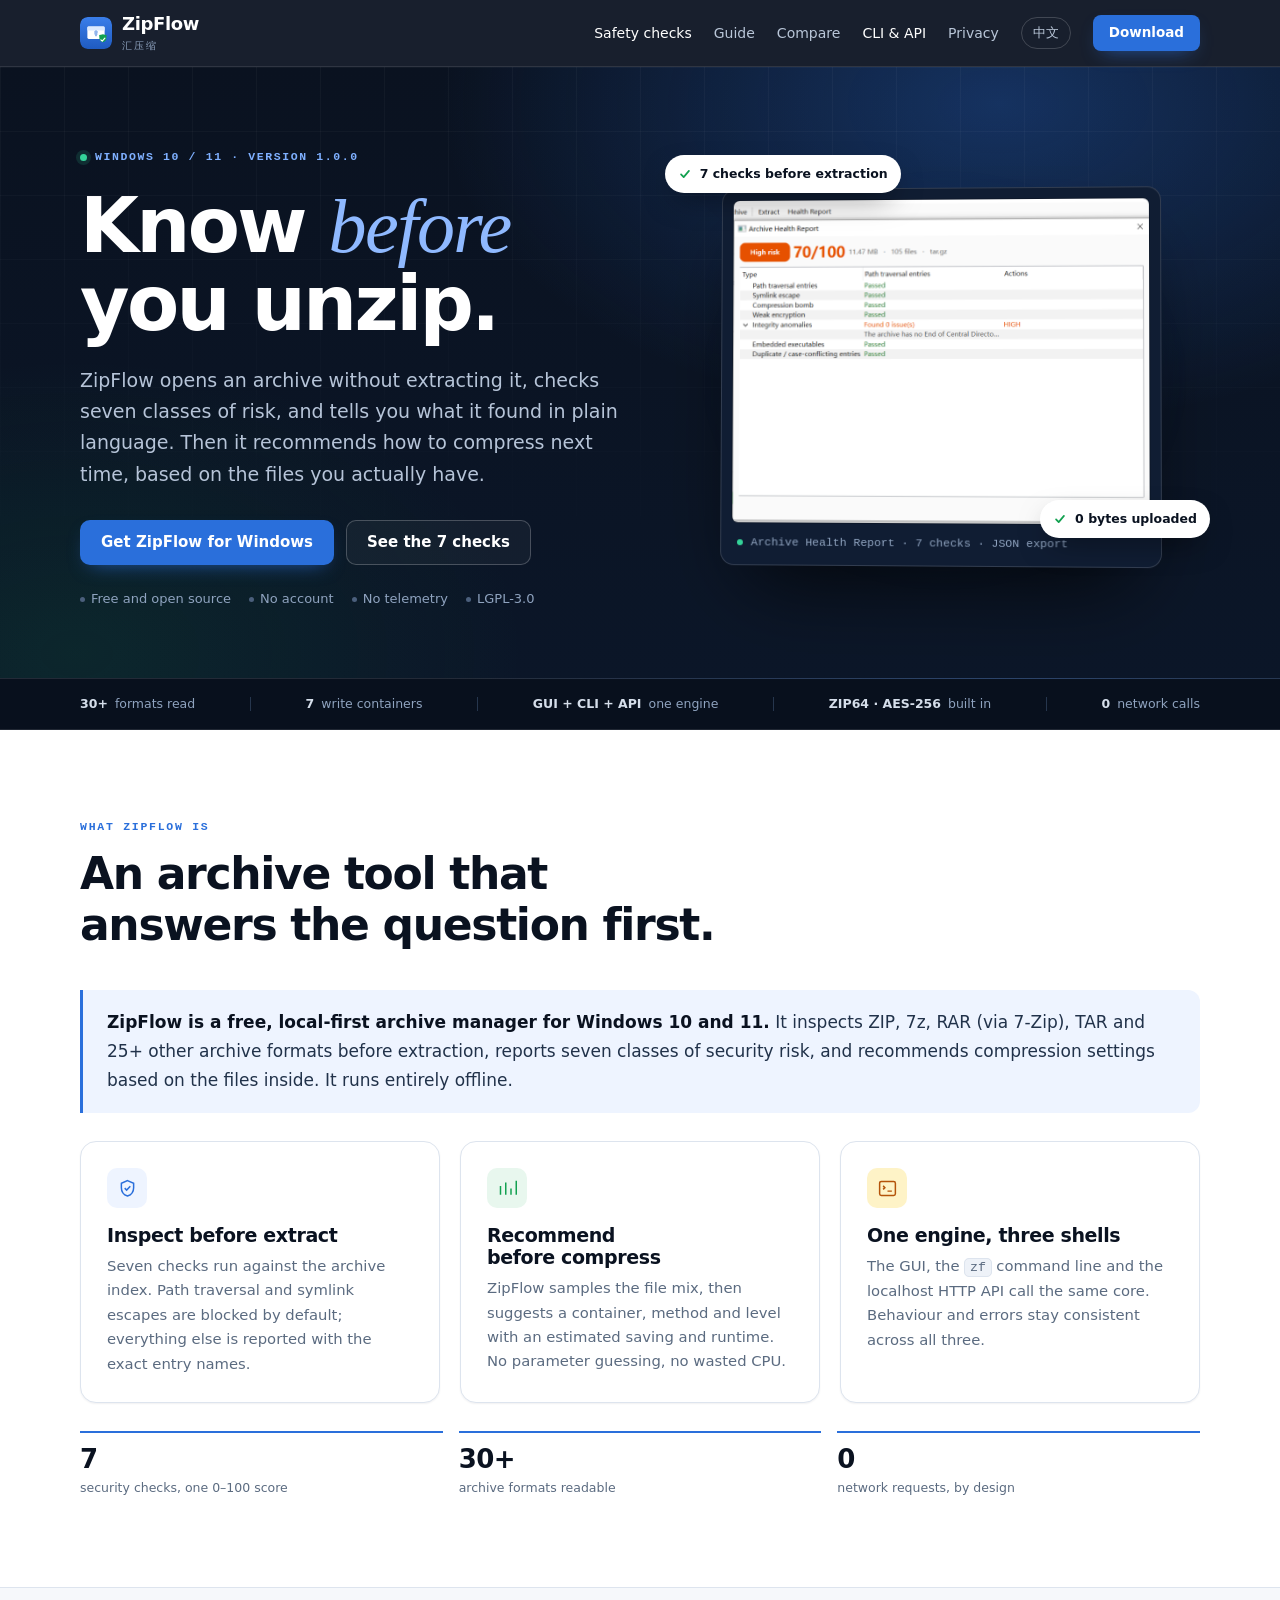
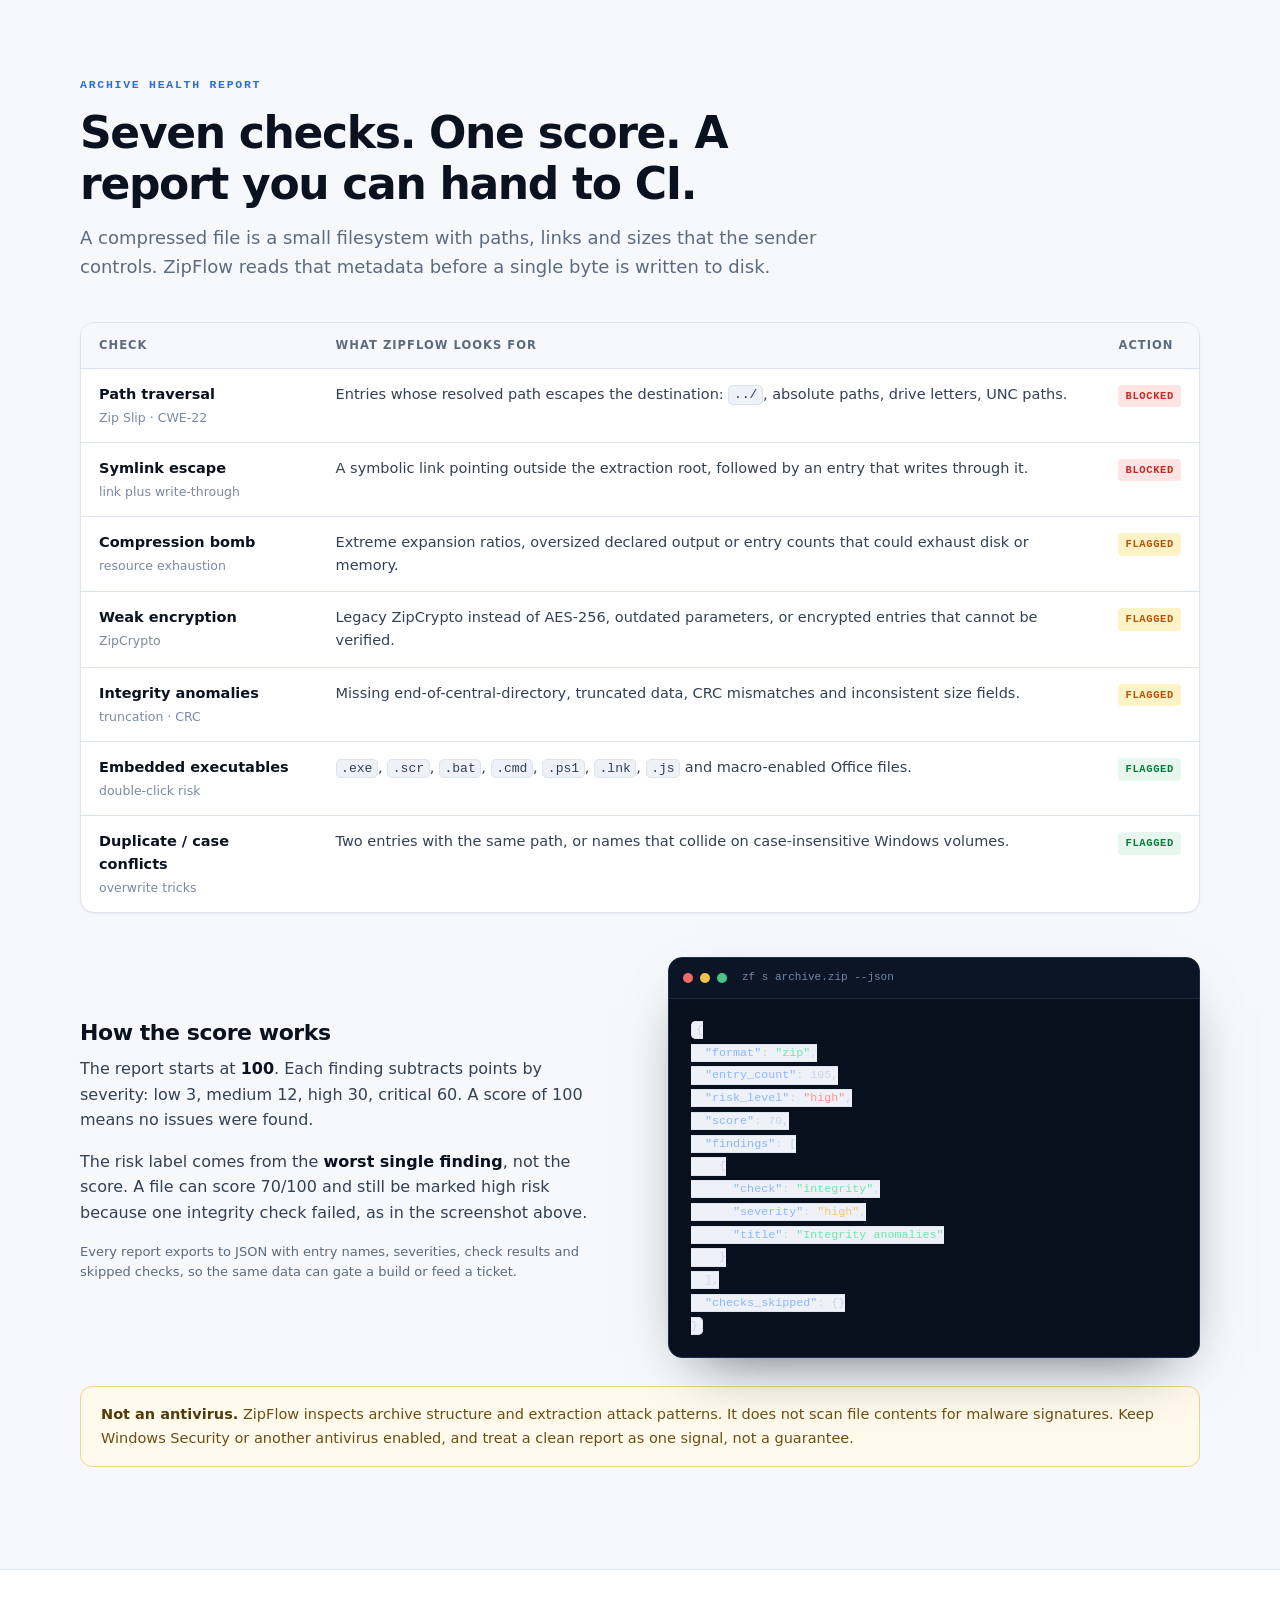
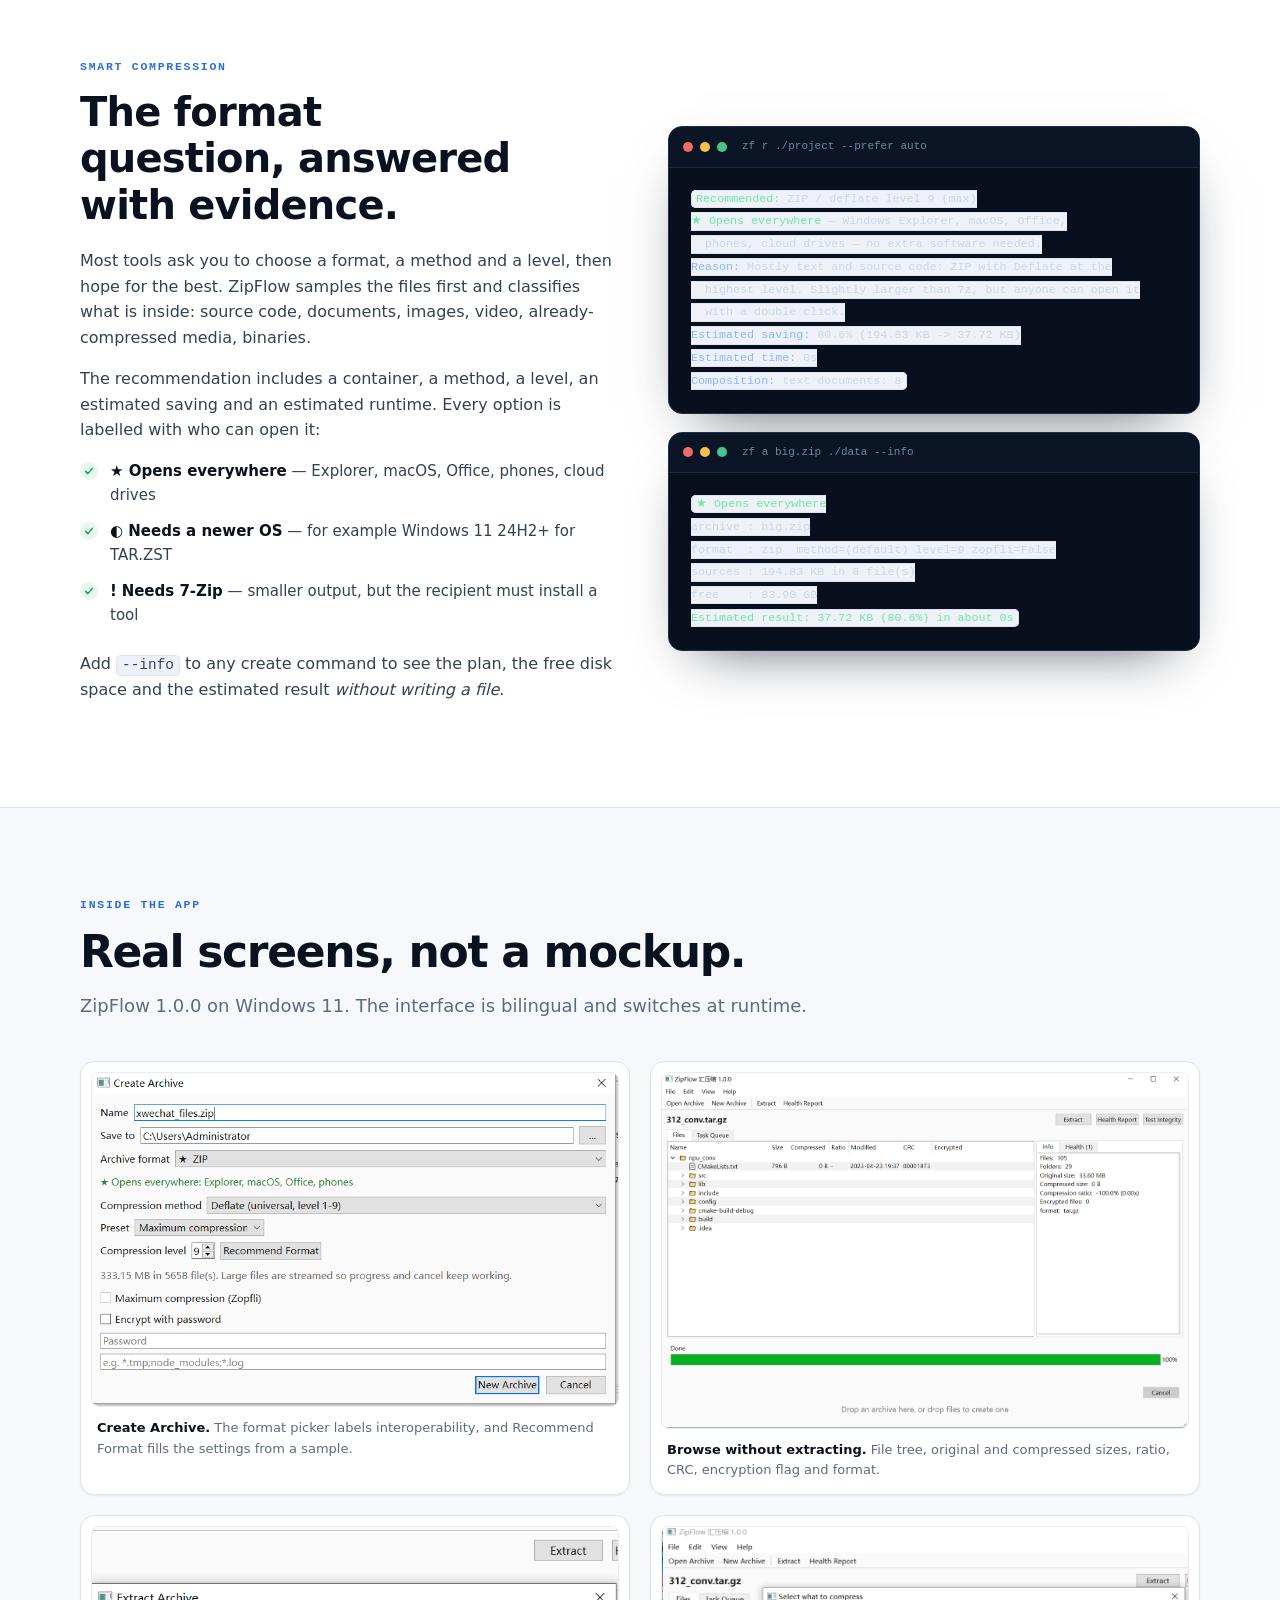
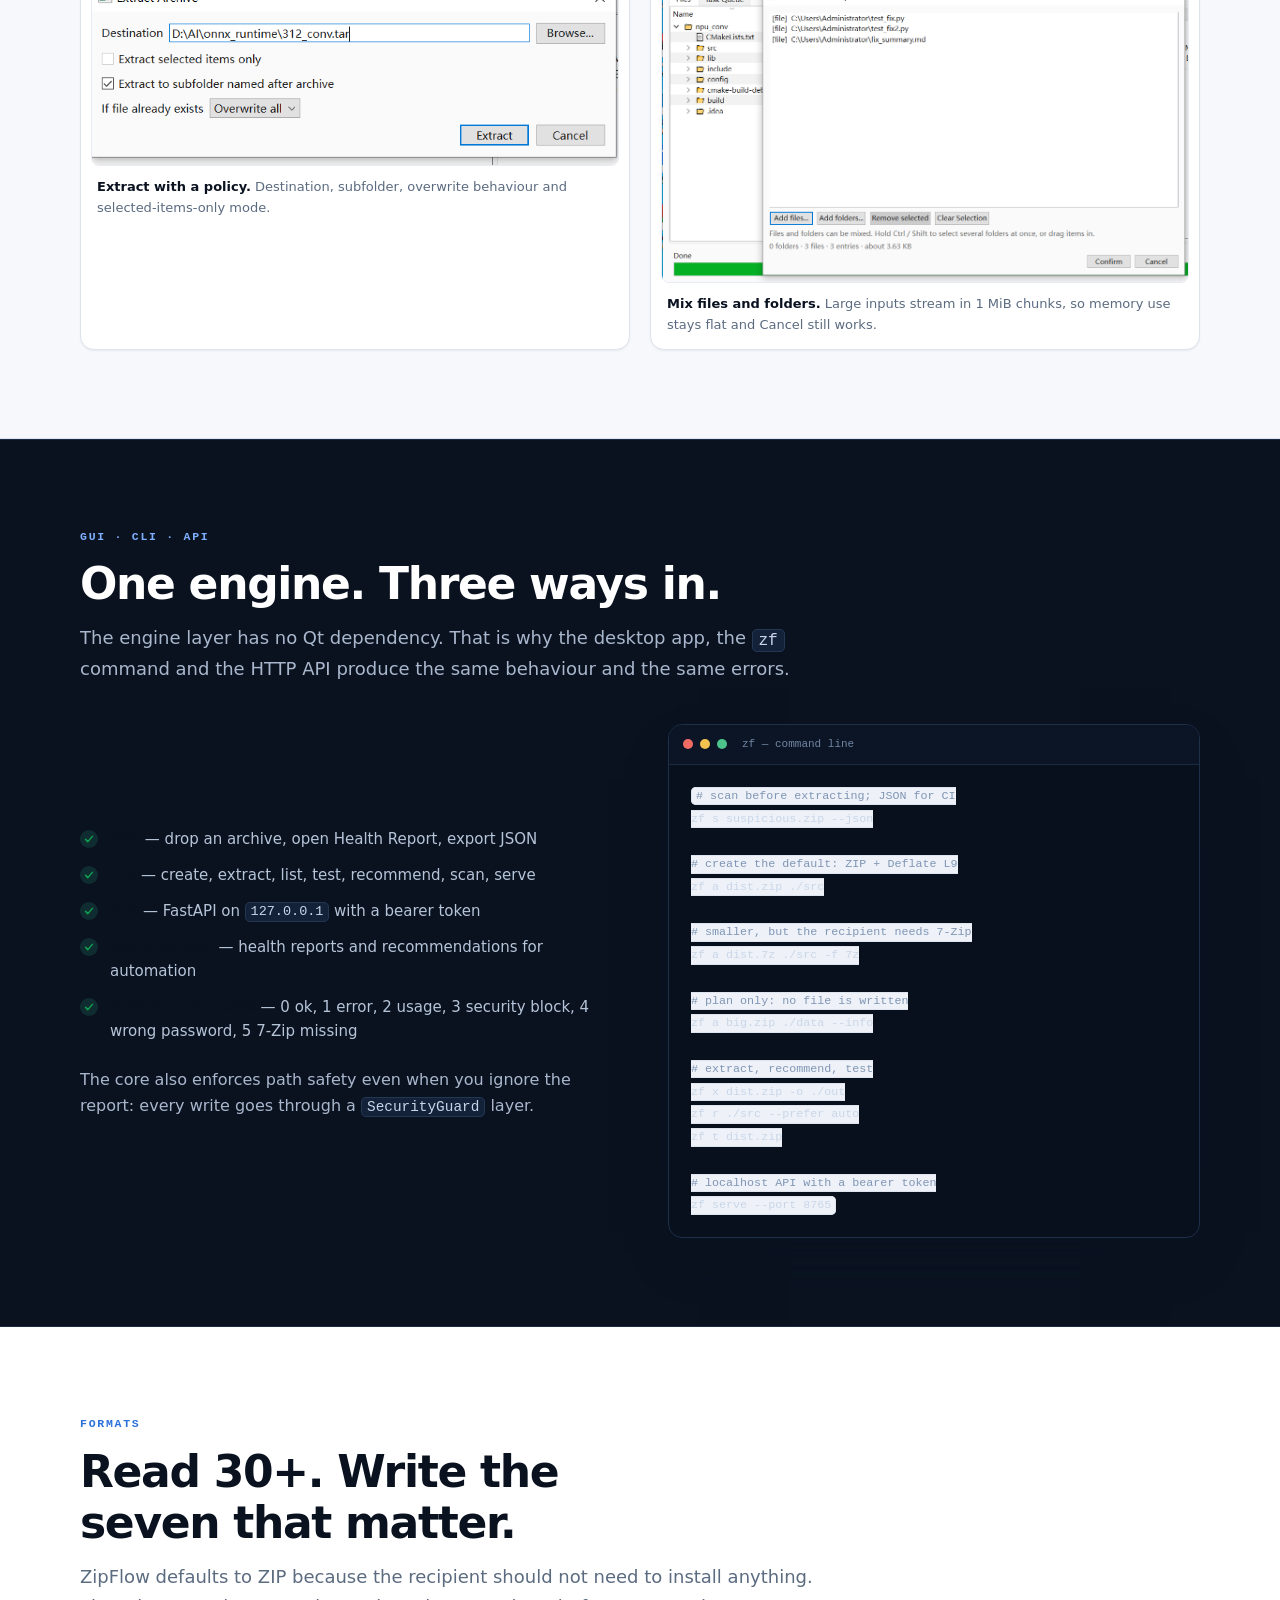
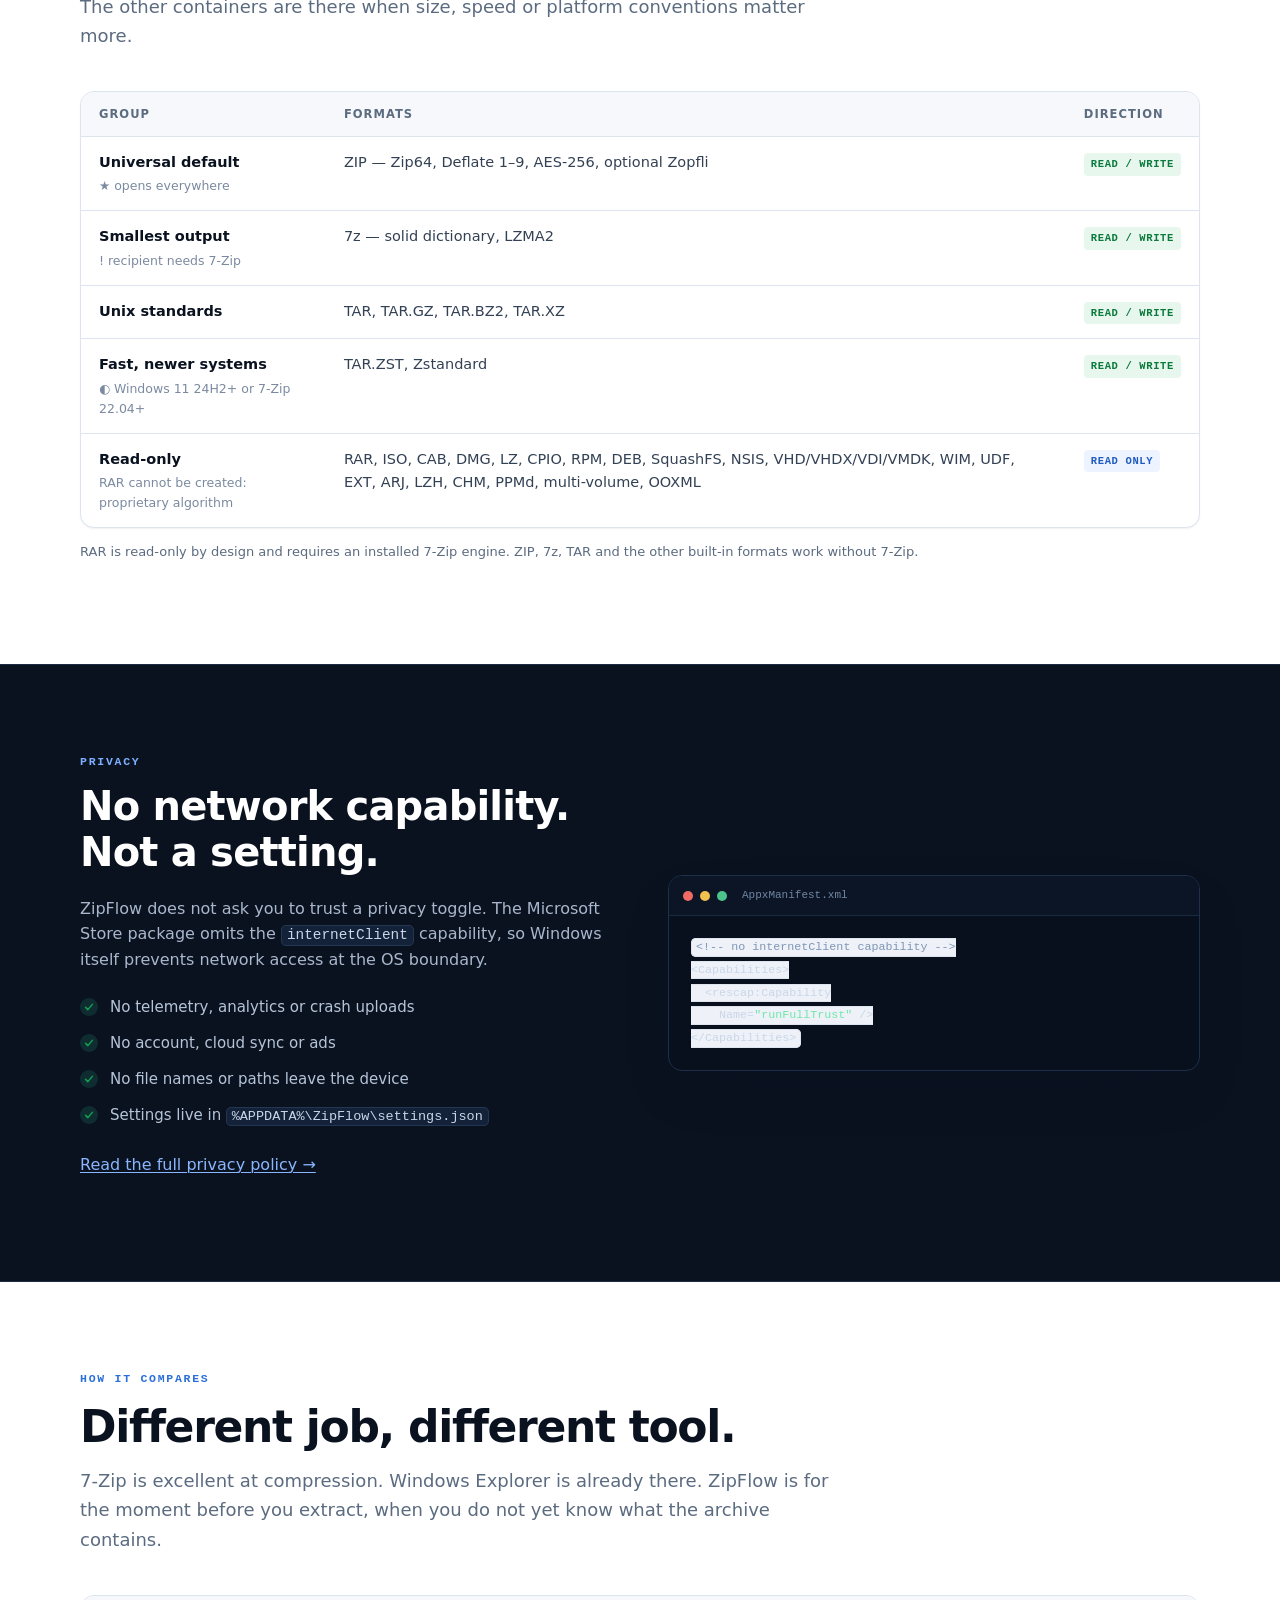
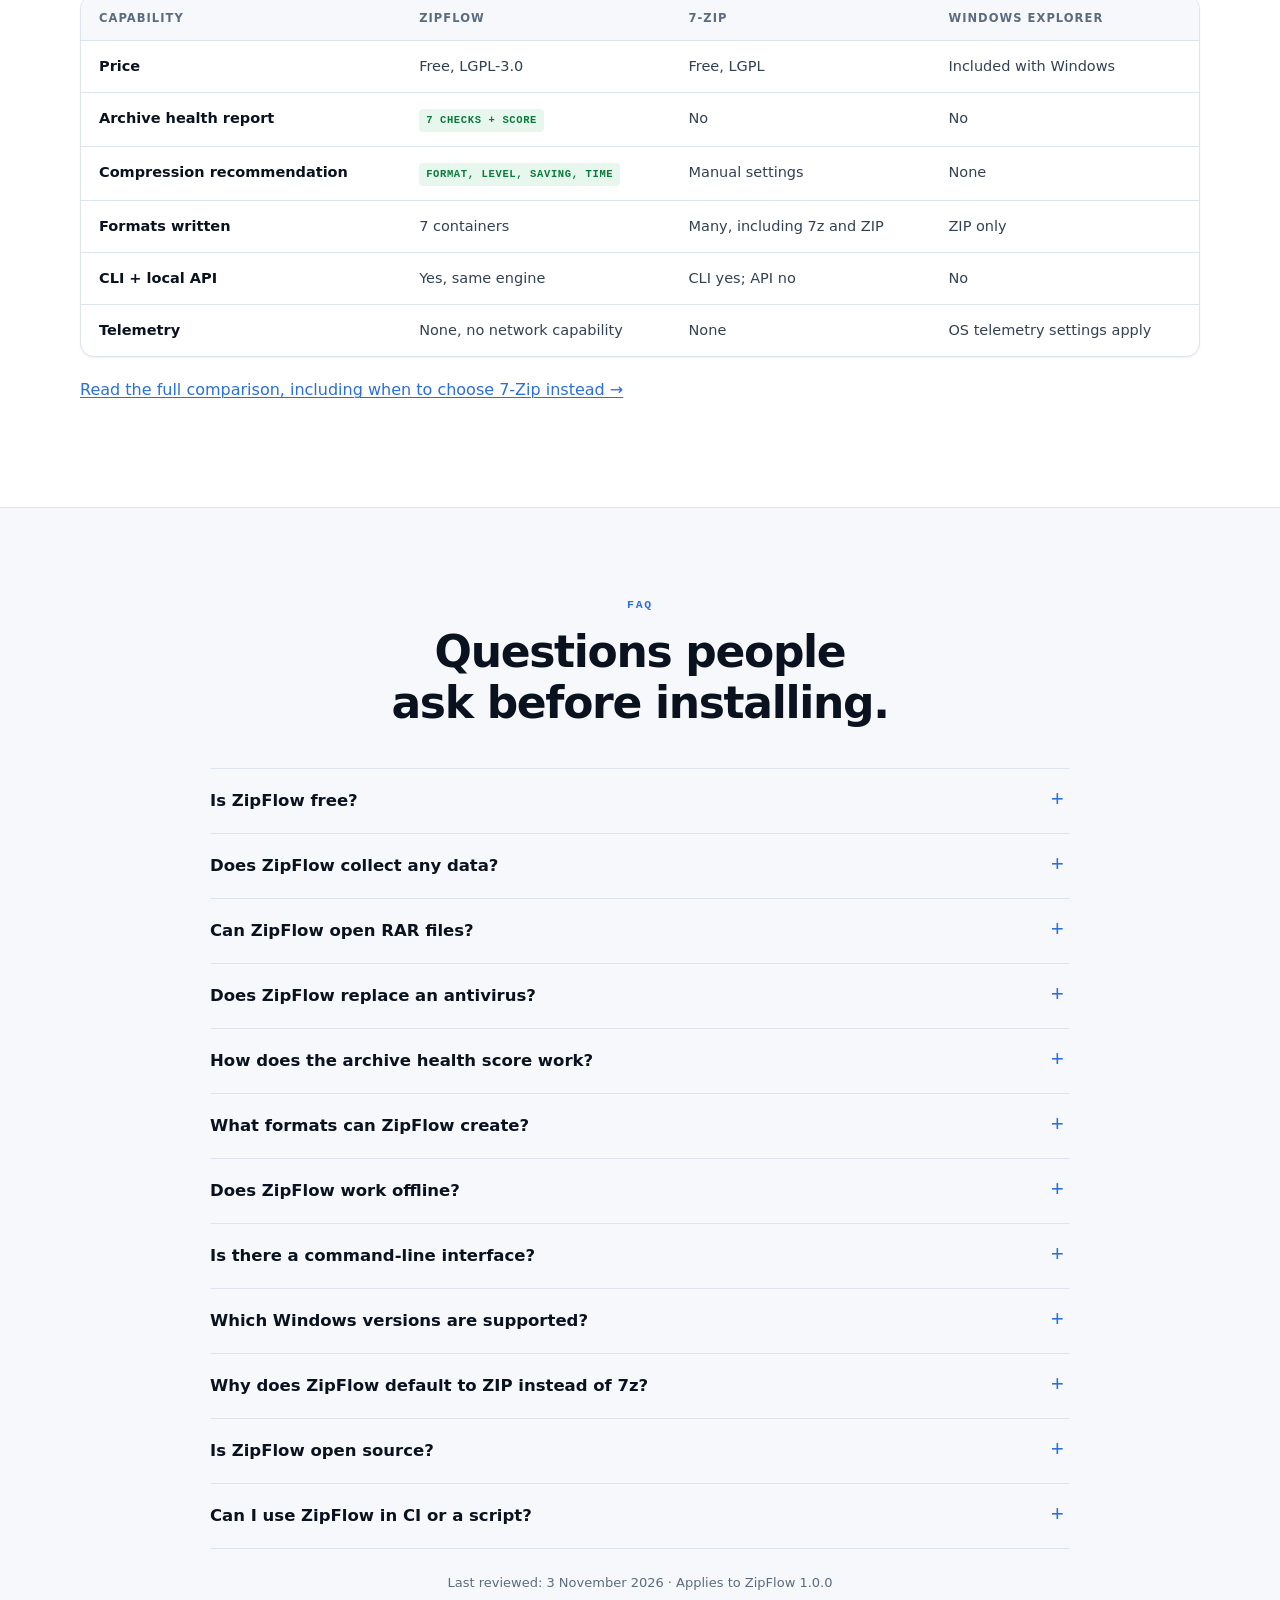
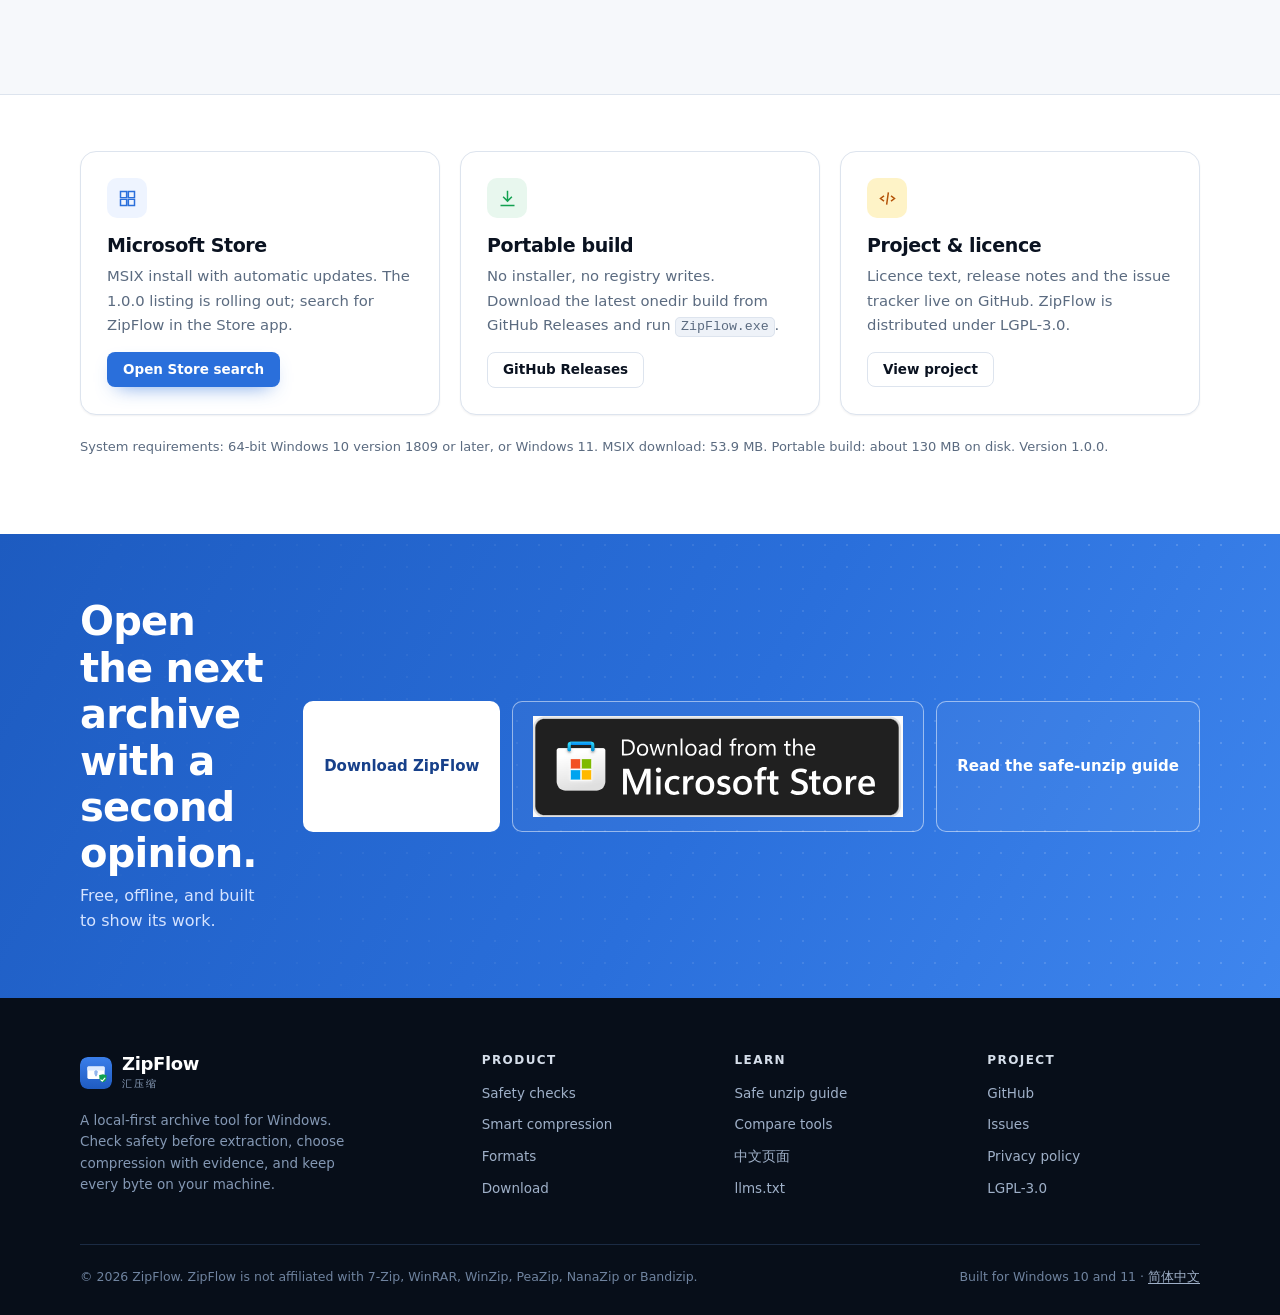
==== index.html @ c37a46d1 "chore: update site with Microsoft Store badge, fix RAR/7-Zip FAQ, LGPL-3.0 license, static Pages wor" ====
<!doctype html>
<html lang="en">
<head>
<meta charset="utf-8">
<meta name="viewport" content="width=device-width, initial-scale=1">
<title>ZipFlow — Check if an archive is safe before you extract it</title>
<meta name="description" content="Free local-first archive tool for Windows. Scan ZIP, 7z, RAR and TAR for Zip Slip, compression bombs and weak encryption before extraction. 30+ formats, no telemetry.">
<link rel="canonical" href="https://lijiannan1241.github.io/ZipFlow/">
<link rel="alternate" hreflang="en" href="https://lijiannan1241.github.io/ZipFlow/">
<link rel="alternate" hreflang="zh-CN" href="https://lijiannan1241.github.io/ZipFlow/zh.html">
<link rel="alternate" hreflang="x-default" href="https://lijiannan1241.github.io/ZipFlow/">
<meta property="og:type" content="website">
<meta property="og:site_name" content="ZipFlow">
<meta property="og:title" content="ZipFlow — Know before you unzip">
<meta property="og:description" content="Seven archive safety checks, 30+ formats, and compression advice based on the files you actually have. Windows 10/11. Local only.">
<meta property="og:url" content="https://lijiannan1241.github.io/ZipFlow/">
<meta property="og:image" content="https://lijiannan1241.github.io/ZipFlow/assets/img/og-cover.png">
<meta property="og:image:width" content="1200">
<meta property="og:image:height" content="630">
<meta property="og:image:alt" content="ZipFlow — Know before you unzip. A health report screenshot shows seven archive checks and a 70/100 risk score.">
<meta property="og:locale" content="en_US">
<meta property="og:locale:alternate" content="zh_CN">
<meta name="twitter:card" content="summary_large_image">
<meta name="twitter:title" content="ZipFlow — Know before you unzip">
<meta name="twitter:description" content="Check ZIP, 7z, RAR and TAR for Zip Slip, compression bombs and weak encryption before extracting. Free, offline, no telemetry.">
<meta name="twitter:image" content="https://lijiannan1241.github.io/ZipFlow/assets/img/og-cover.png">
<meta name="theme-color" content="#0a1220">
<link rel="icon" href="assets/img/logo.svg" type="image/svg+xml">
<link rel="icon" href="assets/img/favicon-32.png" sizes="32x32" type="image/png">
<link rel="apple-touch-icon" href="assets/img/icon-180.png">
<link rel="manifest" href="site.webmanifest">
<link rel="preload" as="image" href="assets/img/screenshot-health-report.png">
<link rel="stylesheet" href="assets/css/site.css">
<script src="assets/js/site.js" defer></script>
<script type="application/ld+json">
{
  "@context": "https://schema.org",
  "@graph": [
    {
      "@type": "Organization",
      "@id": "https://lijiannan1241.github.io/ZipFlow/#organization",
      "name": "ZipFlow",
      "alternateName": "汇压缩",
      "url": "https://lijiannan1241.github.io/ZipFlow/",
      "logo": "https://lijiannan1241.github.io/ZipFlow/assets/img/icon-512.png",
      "sameAs": [
        "https://github.com/lijiannan1241/ZipFlow"
      ]
    },
    {
      "@type": "WebSite",
      "@id": "https://lijiannan1241.github.io/ZipFlow/#website",
      "url": "https://lijiannan1241.github.io/ZipFlow/",
      "name": "ZipFlow",
      "description": "A local-first archive manager for Windows that checks archive safety before extraction and recommends compression settings.",
      "inLanguage": "en",
      "publisher": { "@id": "https://lijiannan1241.github.io/ZipFlow/#organization" }
    },
    {
      "@type": "SoftwareApplication",
      "@id": "https://lijiannan1241.github.io/ZipFlow/#software",
      "name": "ZipFlow",
      "alternateName": "汇压缩",
      "applicationCategory": "UtilitiesApplication",
      "applicationSubCategory": "File Compression and Archiving",
      "operatingSystem": "Windows 10 (1809 or later), Windows 11",
      "softwareVersion": "1.0.0",
      "fileSize": "53.9MB",
      "downloadUrl": "https://github.com/lijiannan1241/ZipFlow/releases",
      "installUrl": "https://apps.microsoft.com/search?query=ZipFlow",
      "license": "https://www.gnu.org/licenses/lgpl-3.0.html",
      "isAccessibleForFree": true,
      "offers": {
        "@type": "Offer",
        "price": "0",
        "priceCurrency": "USD"
      },
      "description": "ZipFlow is a free, local-first archive manager for Windows 10 and 11. It inspects ZIP, 7z, RAR, TAR and 25+ other formats before extraction, reports seven classes of security risk, and recommends compression settings based on the files inside. It runs entirely offline.",
      "featureList": [
        "7-point archive health report: path traversal, symlink escape, compression bomb, weak encryption, integrity anomalies, embedded executables, duplicate or case-conflicting names",
        "Compression recommendation with estimated space saving and time",
        "30+ read formats and 7 write containers",
        "GUI, CLI and localhost HTTP API on one engine",
        "ZIP64, AES-256 and optional Zopfli compression",
        "Fully offline: no telemetry and no internetClient capability"
      ],
      "screenshot": [
        "https://lijiannan1241.github.io/ZipFlow/assets/img/screenshot-health-report.png",
        "https://lijiannan1241.github.io/ZipFlow/assets/img/screenshot-create-archive.png",
        "https://lijiannan1241.github.io/ZipFlow/assets/img/screenshot-archive-open.png",
        "https://lijiannan1241.github.io/ZipFlow/assets/img/screenshot-extract.png"
      ],
      "publisher": { "@id": "https://lijiannan1241.github.io/ZipFlow/#organization" }
    },
    {
      "@type": "FAQPage",
      "@id": "https://lijiannan1241.github.io/ZipFlow/#faq",
      "mainEntity": [
        {
          "@type": "Question",
          "name": "Is ZipFlow free?",
          "acceptedAnswer": {
            "@type": "Answer",
            "text": "Yes. ZipFlow is free to download and use, with no account, ads, in-app purchases or usage limits. It is licensed under LGPL-3.0, and the licence text is included in the repository."
          }
        },
        {
          "@type": "Question",
          "name": "Does ZipFlow collect any data?",
          "acceptedAnswer": {
            "@type": "Answer",
            "text": "No. ZipFlow has no telemetry, no analytics and no cloud sync. The Microsoft Store package does not declare the internetClient capability, so Windows itself blocks network access. Your files, filenames and archive paths never leave the device."
          }
        },
        {
          "@type": "Question",
          "name": "Can ZipFlow open RAR files?",
          "acceptedAnswer": {
            "@type": "Answer",
            "text": "ZipFlow can list and extract RAR archives when 7-Zip is installed, because it uses the external 7-Zip engine to read the proprietary RAR format. RAR creation is not supported. Built-in formats such as ZIP, 7z and TAR work without 7-Zip."
          }
        },
        {
          "@type": "Question",
          "name": "Does ZipFlow replace an antivirus?",
          "acceptedAnswer": {
            "@type": "Answer",
            "text": "No. ZipFlow checks archive structure and known extraction attack patterns, not malware signatures. It does not scan file contents for viruses. Keep Windows Security or another antivirus enabled, and treat a clean health report as one signal, not a guarantee."
          }
        },
        {
          "@type": "Question",
          "name": "How does the archive health score work?",
          "acceptedAnswer": {
            "@type": "Answer",
            "text": "The score starts at 100. Each finding subtracts points by severity: low 3, medium 12, high 30, critical 60. A score of 100 means no issues were found. The risk label (low, medium, high or critical) comes from the most severe finding, and every report can be exported as JSON."
          }
        },
        {
          "@type": "Question",
          "name": "What formats can ZipFlow create?",
          "acceptedAnswer": {
            "@type": "Answer",
            "text": "ZipFlow writes seven containers: ZIP (the default), 7z, TAR, TAR.GZ, TAR.BZ2, TAR.XZ and TAR.ZST. ZIP supports Zip64, Deflate levels 1-9, AES-256 encryption and optional Zopfli compression. Each option is labelled with whether the recipient can open it without extra software."
          }
        },
        {
          "@type": "Question",
          "name": "Does ZipFlow work offline?",
          "acceptedAnswer": {
            "@type": "Answer",
            "text": "Yes. Every feature, including the local HTTP API, runs on your machine. The API binds to 127.0.0.1 and requires a bearer token. ZipFlow makes no outbound network requests."
          }
        },
        {
          "@type": "Question",
          "name": "Is there a command-line interface?",
          "acceptedAnswer": {
            "@type": "Answer",
            "text": "Yes. The packaged app exposes zf, and the source build uses python -m zipflow --cli. Commands cover create, extract, list, test, recommend, health scan and a localhost API. Exit code 3 means a critical path traversal or symlink escape was found, which can be used as a CI gate."
          }
        },
        {
          "@type": "Question",
          "name": "Which Windows versions are supported?",
          "acceptedAnswer": {
            "@type": "Answer",
            "text": "ZipFlow 1.0.0 supports 64-bit Windows 10 version 1809 or later, and Windows 11. It is distributed as an MSIX package through the Microsoft Store and as a portable build on GitHub."
          }
        },
        {
          "@type": "Question",
          "name": "Why does ZipFlow default to ZIP instead of 7z?",
          "acceptedAnswer": {
            "@type": "Answer",
            "text": "ZIP opens in Windows Explorer, macOS, Office, phones and cloud drives without installing anything. 7z usually produces smaller files, but the recipient needs 7-Zip or a compatible tool. ZipFlow defaults to the format that works everywhere and lets you choose 7z when size matters more."
          }
        },
        {
          "@type": "Question",
          "name": "Is ZipFlow open source?",
          "acceptedAnswer": {
            "@type": "Answer",
            "text": "Yes. ZipFlow is distributed under the LGPL-3.0 open-source licence. The licence text is in the repository, and third-party notices are included with the app."
          }
        },
        {
          "@type": "Question",
          "name": "Can I use ZipFlow in CI or a script?",
          "acceptedAnswer": {
            "@type": "Answer",
            "text": "Yes. zf s archive.zip --json prints a machine-readable report. The command returns exit code 3 when a critical path traversal or symlink escape is found, so it can fail a build. Other findings can be enforced with your own threshold by parsing the JSON."
          }
        }
      ]
    }
  ]
}
</script>
</head>
<body>
<a class="skip-link" href="#main">Skip to content</a>

<header class="site-header">
  <div class="container header-inner">
    <a class="brand" href="index.html" aria-label="ZipFlow home">
      <img src="assets/img/logo.svg" alt="" width="32" height="32">
      <span>
        <span class="brand-name">ZipFlow</span>
        <span class="brand-sub">汇压缩</span>
      </span>
    </a>
    <nav class="nav" aria-label="Main">
      <ul class="nav-links" id="primary-nav">
        <li><a href="#safety">Safety checks</a></li>
        <li><a href="safe-unzip.html">Guide</a></li>
        <li><a href="compare.html">Compare</a></li>
        <li><a href="#cli">CLI &amp; API</a></li>
        <li><a href="privacy.html">Privacy</a></li>
      </ul>
      <a class="lang-switch" href="zh.html" hreflang="zh-CN" lang="zh-CN">中文</a>
      <a class="btn btn-primary btn-sm" href="#download">Download</a>
      <button class="nav-toggle" type="button" aria-expanded="false" aria-controls="primary-nav" aria-label="Toggle navigation">
        <span></span>
      </button>
    </nav>
  </div>
</header>

<main id="main">

  <section class="hero">
    <div class="container hero-inner">
      <div class="hero-copy">
        <p class="eyebrow">Windows 10 / 11 · Version 1.0.0</p>
        <h1>Know <em>before</em> you unzip.</h1>
        <p class="lede">ZipFlow opens an archive without extracting it, checks seven classes of risk, and tells you what it found in plain language. Then it recommends how to compress next time, based on the files you actually have.</p>
        <div class="hero-actions">
          <a class="btn btn-primary" href="#download">Get ZipFlow for Windows</a>
          <a class="btn btn-dark-ghost" href="#safety">See the 7 checks</a>
        </div>
        <ul class="hero-meta">
          <li>Free and open source</li>
          <li>No account</li>
          <li>No telemetry</li>
          <li>LGPL-3.0</li>
        </ul>
      </div>
      <div class="hero-art">
        <span class="float-chip one">
          <svg viewBox="0 0 16 16" aria-hidden="true"><path d="M3.5 8.5l3 3 6-7" fill="none" stroke="currentColor" stroke-width="2" stroke-linecap="round" stroke-linejoin="round"/></svg>
          7 checks before extraction
        </span>
        <span class="float-chip two">
          <svg viewBox="0 0 16 16" aria-hidden="true"><path d="M3.5 8.5l3 3 6-7" fill="none" stroke="currentColor" stroke-width="2" stroke-linecap="round" stroke-linejoin="round"/></svg>
          0 bytes uploaded
        </span>
        <figure class="shot-card">
          <img src="assets/img/screenshot-health-report.png" alt="ZipFlow archive health report showing a high-risk 70 out of 100 score, seven checks, and an integrity anomaly on a tar.gz file." width="950" height="738" fetchpriority="high">
          <figcaption class="shot-caption"><span class="dot"></span> Archive Health Report · 7 checks · JSON export</figcaption>
        </figure>
      </div>
    </div>
  </section>

  <div class="trustbar">
    <div class="container trustbar-inner">
      <span><b>30+</b> formats read</span>
      <span class="sep" aria-hidden="true"></span>
      <span><b>7</b> write containers</span>
      <span class="sep" aria-hidden="true"></span>
      <span><b>GUI + CLI + API</b> one engine</span>
      <span class="sep" aria-hidden="true"></span>
      <span><b>ZIP64 · AES-256</b> built in</span>
      <span class="sep" aria-hidden="true"></span>
      <span><b>0</b> network calls</span>
    </div>
  </div>

  <section class="section" id="what">
    <div class="container">
      <div class="section-head">
        <span class="kicker">What ZipFlow is</span>
        <h2>An archive tool that answers the question first.</h2>
      </div>
      <p class="answer"><strong>ZipFlow is a free, local-first archive manager for Windows 10 and 11.</strong> It inspects ZIP, 7z, RAR (via 7-Zip), TAR and 25+ other archive formats before extraction, reports seven classes of security risk, and recommends compression settings based on the files inside. It runs entirely offline.</p>

      <div class="grid grid-3">
        <article class="card">
          <span class="icon" aria-hidden="true">
            <svg viewBox="0 0 24 24" fill="none" stroke="currentColor" stroke-width="1.7"><path d="M12 3l7 3v5c0 4.4-2.9 8.2-7 9.5C7.9 19.2 5 15.4 5 11V6l7-3z"/><path d="M8.8 11.6l2.2 2.2 4.2-4.4"/></svg>
          </span>
          <h3>Inspect before extract</h3>
          <p>Seven checks run against the archive index. Path traversal and symlink escapes are blocked by default; everything else is reported with the exact entry names.</p>
        </article>
        <article class="card">
          <span class="icon green" aria-hidden="true">
            <svg viewBox="0 0 24 24" fill="none" stroke="currentColor" stroke-width="1.7"><path d="M4 19V9M10 19V5M16 19v-7M22 19V3"/></svg>
          </span>
          <h3>Recommend before compress</h3>
          <p>ZipFlow samples the file mix, then suggests a container, method and level with an estimated saving and runtime. No parameter guessing, no wasted CPU.</p>
        </article>
        <article class="card">
          <span class="icon amber" aria-hidden="true">
            <svg viewBox="0 0 24 24" fill="none" stroke="currentColor" stroke-width="1.7"><rect x="3" y="4" width="18" height="16" rx="2"/><path d="M7 9l2 2-2 2M12 15h5"/></svg>
          </span>
          <h3>One engine, three shells</h3>
          <p>The GUI, the <code>zf</code> command line and the localhost HTTP API call the same core. Behaviour and errors stay consistent across all three.</p>
        </article>
      </div>

      <div class="stat-row">
        <div class="stat"><b>7</b><span>security checks, one 0–100 score</span></div>
        <div class="stat"><b>30+</b><span>archive formats readable</span></div>
        <div class="stat"><b>0</b><span>network requests, by design</span></div>
      </div>
    </div>
  </section>

  <section class="section section-paper" id="safety">
    <div class="container">
      <div class="section-head">
        <span class="kicker">Archive health report</span>
        <h2>Seven checks. One score. A report you can hand to CI.</h2>
        <p>A compressed file is a small filesystem with paths, links and sizes that the sender controls. ZipFlow reads that metadata before a single byte is written to disk.</p>
      </div>

      <div class="table-wrap">
        <table>
          <caption class="sr-only">The seven archive safety checks in ZipFlow</caption>
          <thead>
            <tr>
              <th scope="col">Check</th>
              <th scope="col">What ZipFlow looks for</th>
              <th scope="col">Action</th>
            </tr>
          </thead>
          <tbody>
            <tr>
              <td><strong>Path traversal</strong><span class="sub">Zip Slip · CWE-22</span></td>
              <td>Entries whose resolved path escapes the destination: <code>../</code>, absolute paths, drive letters, UNC paths.</td>
              <td><span class="tag high">Blocked</span></td>
            </tr>
            <tr>
              <td><strong>Symlink escape</strong><span class="sub">link plus write-through</span></td>
              <td>A symbolic link pointing outside the extraction root, followed by an entry that writes through it.</td>
              <td><span class="tag high">Blocked</span></td>
            </tr>
            <tr>
              <td><strong>Compression bomb</strong><span class="sub">resource exhaustion</span></td>
              <td>Extreme expansion ratios, oversized declared output or entry counts that could exhaust disk or memory.</td>
              <td><span class="tag medium">Flagged</span></td>
            </tr>
            <tr>
              <td><strong>Weak encryption</strong><span class="sub">ZipCrypto</span></td>
              <td>Legacy ZipCrypto instead of AES-256, outdated parameters, or encrypted entries that cannot be verified.</td>
              <td><span class="tag medium">Flagged</span></td>
            </tr>
            <tr>
              <td><strong>Integrity anomalies</strong><span class="sub">truncation · CRC</span></td>
              <td>Missing end-of-central-directory, truncated data, CRC mismatches and inconsistent size fields.</td>
              <td><span class="tag medium">Flagged</span></td>
            </tr>
            <tr>
              <td><strong>Embedded executables</strong><span class="sub">double-click risk</span></td>
              <td><code>.exe</code>, <code>.scr</code>, <code>.bat</code>, <code>.cmd</code>, <code>.ps1</code>, <code>.lnk</code>, <code>.js</code> and macro-enabled Office files.</td>
              <td><span class="tag low">Flagged</span></td>
            </tr>
            <tr>
              <td><strong>Duplicate / case conflicts</strong><span class="sub">overwrite tricks</span></td>
              <td>Two entries with the same path, or names that collide on case-insensitive Windows volumes.</td>
              <td><span class="tag low">Flagged</span></td>
            </tr>
          </tbody>
        </table>
      </div>

      <div class="split" style="margin-top:44px">
        <div class="copy">
          <h3 style="font-size:22px">How the score works</h3>
          <p>The report starts at <strong>100</strong>. Each finding subtracts points by severity: low 3, medium 12, high 30, critical 60. A score of 100 means no issues were found.</p>
          <p>The risk label comes from the <strong>worst single finding</strong>, not the score. A file can score 70/100 and still be marked high risk because one integrity check failed, as in the screenshot above.</p>
          <p class="small">Every report exports to JSON with entry names, severities, check results and skipped checks, so the same data can gate a build or feed a ticket.</p>
        </div>
        <div class="terminal" aria-label="Example JSON health report">
          <div class="terminal-bar"><i></i><i></i><i></i><span>zf s archive.zip --json</span></div>
          <pre><code>{
  <span class="k">"format"</span>: <span class="g">"zip"</span>,
  <span class="k">"entry_count"</span>: 105,
  <span class="k">"risk_level"</span>: <span class="r">"high"</span>,
  <span class="k">"score"</span>: 70,
  <span class="k">"findings"</span>: [
    {
      <span class="k">"check"</span>: <span class="g">"integrity"</span>,
      <span class="k">"severity"</span>: <span class="w">"high"</span>,
      <span class="k">"title"</span>: <span class="g">"Integrity anomalies"</span>
    }
  ],
  <span class="k">"checks_skipped"</span>: {}
}</code></pre>
        </div>
      </div>

      <p class="note" style="margin-top:28px"><strong>Not an antivirus.</strong> ZipFlow inspects archive structure and extraction attack patterns. It does not scan file contents for malware signatures. Keep Windows Security or another antivirus enabled, and treat a clean report as one signal, not a guarantee.</p>
    </div>
  </section>

  <section class="section" id="compression">
    <div class="container">
      <div class="split">
        <div class="copy">
          <span class="kicker">Smart compression</span>
          <h2 style="font-size:clamp(28px,3.4vw,40px)">The format question, answered with evidence.</h2>
          <p>Most tools ask you to choose a format, a method and a level, then hope for the best. ZipFlow samples the files first and classifies what is inside: source code, documents, images, video, already-compressed media, binaries.</p>
          <p>The recommendation includes a container, a method, a level, an estimated saving and an estimated runtime. Every option is labelled with who can open it:</p>
          <ul class="checklist" style="margin-bottom:24px">
            <li><strong>★ Opens everywhere</strong> — Explorer, macOS, Office, phones, cloud drives</li>
            <li><strong>◐ Needs a newer OS</strong> — for example Windows 11 24H2+ for TAR.ZST</li>
            <li><strong>!</strong> <strong>Needs 7-Zip</strong> — smaller output, but the recipient must install a tool</li>
          </ul>
          <p>Add <code>--info</code> to any create command to see the plan, the free disk space and the estimated result <em>without writing a file</em>.</p>
        </div>
        <div>
          <div class="terminal">
            <div class="terminal-bar"><i></i><i></i><i></i><span>zf r ./project --prefer auto</span></div>
            <pre><code><span class="p">Recommended:</span> ZIP / deflate level 9 (max)
<span class="g">★ Opens everywhere</span> — Windows Explorer, macOS, Office,
  phones, cloud drives — no extra software needed.
<span class="k">Reason:</span> Mostly text and source code: ZIP with Deflate at the
  highest level. Slightly larger than 7z, but anyone can open it
  with a double click.
<span class="k">Estimated saving:</span> 80.6% (194.83 KB -&gt; 37.72 KB)
<span class="k">Estimated time:</span> 0s
<span class="k">Composition:</span> text documents: 8</code></pre>
          </div>
          <div class="terminal" style="margin-top:18px">
            <div class="terminal-bar"><i></i><i></i><i></i><span>zf a big.zip ./data --info</span></div>
            <pre><code><span class="p">★ Opens everywhere</span>
archive : big.zip
format  : zip  method=(default) level=9 zopfli=False
sources : 194.83 KB in 8 file(s)
free    : 83.90 GB
<span class="g">Estimated result: 37.72 KB (80.6%) in about 0s</span></code></pre>
          </div>
        </div>
      </div>
    </div>
  </section>

  <section class="section section-paper" id="screenshots">
    <div class="container">
      <div class="section-head">
        <span class="kicker">Inside the app</span>
        <h2>Real screens, not a mockup.</h2>
        <p>ZipFlow 1.0.0 on Windows 11. The interface is bilingual and switches at runtime.</p>
      </div>
      <div class="gallery">
        <figure>
          <img src="assets/img/screenshot-create-archive.png" alt="ZipFlow Create Archive dialog with format set to ZIP, Deflate level 9, and a Recommend Format button." width="803" height="509" loading="lazy" decoding="async">
          <figcaption><b>Create Archive.</b> The format picker labels interoperability, and Recommend Format fills the settings from a sample.</figcaption>
        </figure>
        <figure>
          <img src="assets/img/screenshot-archive-open.png" alt="ZipFlow browsing a tar.gz archive with a file tree, sizes, CRC column and an info panel." width="1349" height="910" loading="lazy" decoding="async">
          <figcaption><b>Browse without extracting.</b> File tree, original and compressed sizes, ratio, CRC, encryption flag and format.</figcaption>
        </figure>
        <figure>
          <img src="assets/img/screenshot-extract.png" alt="ZipFlow Extract Archive dialog with destination, subfolder option and overwrite policy." width="702" height="318" loading="lazy" decoding="async">
          <figcaption><b>Extract with a policy.</b> Destination, subfolder, overwrite behaviour and selected-items-only mode.</figcaption>
        </figure>
        <figure>
          <img src="assets/img/screenshot-select-files.png" alt="ZipFlow Select what to compress dialog listing files to add, with add files, add folders and clear selection buttons." width="1122" height="757" loading="lazy" decoding="async">
          <figcaption><b>Mix files and folders.</b> Large inputs stream in 1 MiB chunks, so memory use stays flat and Cancel still works.</figcaption>
        </figure>
      </div>
    </div>
  </section>

  <section class="section section-dark" id="cli">
    <div class="container">
      <div class="section-head">
        <span class="kicker">GUI · CLI · API</span>
        <h2>One engine. Three ways in.</h2>
        <p>The engine layer has no Qt dependency. That is why the desktop app, the <code style="background:#132139;border-color:#243752;color:#c9d6e8">zf</code> command and the HTTP API produce the same behaviour and the same errors.</p>
      </div>

      <div class="split">
        <div class="copy">
          <ul class="checklist">
            <li><strong>GUI</strong> — drop an archive, open Health Report, export JSON</li>
            <li><strong>CLI</strong> — create, extract, list, test, recommend, scan, serve</li>
            <li><strong>API</strong> — FastAPI on <code style="background:#132139;border-color:#243752;color:#c9d6e8">127.0.0.1</code> with a bearer token</li>
            <li><strong>JSON output</strong> — health reports and recommendations for automation</li>
            <li><strong>Stable exit codes</strong> — 0 ok, 1 error, 2 usage, 3 security block, 4 wrong password, 5 7-Zip missing</li>
          </ul>
          <p style="margin-top:24px;color:#a9b7cc">The core also enforces path safety even when you ignore the report: every write goes through a <code style="background:#132139;border-color:#243752;color:#c9d6e8">SecurityGuard</code> layer.</p>
        </div>
        <div class="terminal">
          <div class="terminal-bar"><i></i><i></i><i></i><span>zf — command line</span></div>
          <pre><code><span class="c"># scan before extracting; JSON for CI</span>
zf s suspicious.zip --json

<span class="c"># create the default: ZIP + Deflate L9</span>
zf a dist.zip ./src

<span class="c"># smaller, but the recipient needs 7-Zip</span>
zf a dist.7z ./src -f 7z

<span class="c"># plan only: no file is written</span>
zf a big.zip ./data --info

<span class="c"># extract, recommend, test</span>
zf x dist.zip -o ./out
zf r ./src --prefer auto
zf t dist.zip

<span class="c"># localhost API with a bearer token</span>
zf serve --port 8765</code></pre>
        </div>
      </div>
    </div>
  </section>

  <section class="section" id="formats">
    <div class="container">
      <div class="section-head">
        <span class="kicker">Formats</span>
        <h2>Read 30+. Write the seven that matter.</h2>
        <p>ZipFlow defaults to ZIP because the recipient should not need to install anything. The other containers are there when size, speed or platform conventions matter more.</p>
      </div>

      <div class="table-wrap">
        <table>
          <caption class="sr-only">Archive formats supported by ZipFlow</caption>
          <thead>
            <tr>
              <th scope="col">Group</th>
              <th scope="col">Formats</th>
              <th scope="col">Direction</th>
            </tr>
          </thead>
          <tbody>
            <tr>
              <td><strong>Universal default</strong><span class="sub">★ opens everywhere</span></td>
              <td>ZIP — Zip64, Deflate 1–9, AES-256, optional Zopfli</td>
              <td><span class="tag pass">Read / write</span></td>
            </tr>
            <tr>
              <td><strong>Smallest output</strong><span class="sub">! recipient needs 7-Zip</span></td>
              <td>7z — solid dictionary, LZMA2</td>
              <td><span class="tag pass">Read / write</span></td>
            </tr>
            <tr>
              <td><strong>Unix standards</strong></td>
              <td>TAR, TAR.GZ, TAR.BZ2, TAR.XZ</td>
              <td><span class="tag pass">Read / write</span></td>
            </tr>
            <tr>
              <td><strong>Fast, newer systems</strong><span class="sub">◐ Windows 11 24H2+ or 7-Zip 22.04+</span></td>
              <td>TAR.ZST, Zstandard</td>
              <td><span class="tag pass">Read / write</span></td>
            </tr>
            <tr>
              <td><strong>Read-only</strong><span class="sub">RAR cannot be created: proprietary algorithm</span></td>
              <td>RAR, ISO, CAB, DMG, LZ, CPIO, RPM, DEB, SquashFS, NSIS, VHD/VHDX/VDI/VMDK, WIM, UDF, EXT, ARJ, LZH, CHM, PPMd, multi-volume, OOXML</td>
              <td><span class="tag info">Read only</span></td>
            </tr>
          </tbody>
        </table>
      </div>
      <p class="small" style="margin-top:14px">RAR is read-only by design and requires an installed 7-Zip engine. ZIP, 7z, TAR and the other built-in formats work without 7-Zip.</p>
    </div>
  </section>

  <section class="section section-dark" id="privacy">
    <div class="container">
      <div class="split">
        <div class="copy">
          <span class="kicker">Privacy</span>
          <h2 style="color:#fff;font-size:clamp(28px,3.4vw,40px)">No network capability. Not a setting.</h2>
          <p style="color:#a9b7cc">ZipFlow does not ask you to trust a privacy toggle. The Microsoft Store package omits the <code style="background:#132139;border-color:#243752;color:#c9d6e8">internetClient</code> capability, so Windows itself prevents network access at the OS boundary.</p>
          <ul class="checklist" style="margin-top:22px">
            <li>No telemetry, analytics or crash uploads</li>
            <li>No account, cloud sync or ads</li>
            <li>No file names or paths leave the device</li>
            <li>Settings live in <code style="background:#132139;border-color:#243752;color:#c9d6e8">%APPDATA%\ZipFlow\settings.json</code></li>
          </ul>
          <p style="margin-top:24px"><a href="privacy.html" style="color:#8ab6ff">Read the full privacy policy →</a></p>
        </div>
        <div class="terminal">
          <div class="terminal-bar"><i></i><i></i><i></i><span>AppxManifest.xml</span></div>
          <pre><code><span class="c">&lt;!-- no internetClient capability --&gt;</span>
&lt;Capabilities&gt;
  &lt;rescap:Capability
    Name=<span class="g">"runFullTrust"</span> /&gt;
&lt;/Capabilities&gt;</code></pre>
        </div>
      </div>
    </div>
  </section>

  <section class="section" id="compare">
    <div class="container">
      <div class="section-head">
        <span class="kicker">How it compares</span>
        <h2>Different job, different tool.</h2>
        <p>7-Zip is excellent at compression. Windows Explorer is already there. ZipFlow is for the moment before you extract, when you do not yet know what the archive contains.</p>
      </div>
      <div class="table-wrap">
        <table>
          <caption class="sr-only">ZipFlow compared with 7-Zip and Windows Explorer</caption>
          <thead>
            <tr>
              <th scope="col">Capability</th>
              <th scope="col">ZipFlow</th>
              <th scope="col">7-Zip</th>
              <th scope="col">Windows Explorer</th>
            </tr>
          </thead>
          <tbody>
            <tr><td><strong>Price</strong></td><td>Free, LGPL-3.0</td><td>Free, LGPL</td><td>Included with Windows</td></tr>
            <tr><td><strong>Archive health report</strong></td><td><span class="tag pass">7 checks + score</span></td><td>No</td><td>No</td></tr>
            <tr><td><strong>Compression recommendation</strong></td><td><span class="tag pass">Format, level, saving, time</span></td><td>Manual settings</td><td>None</td></tr>
            <tr><td><strong>Formats written</strong></td><td>7 containers</td><td>Many, including 7z and ZIP</td><td>ZIP only</td></tr>
            <tr><td><strong>CLI + local API</strong></td><td>Yes, same engine</td><td>CLI yes; API no</td><td>No</td></tr>
            <tr><td><strong>Telemetry</strong></td><td>None, no network capability</td><td>None</td><td>OS telemetry settings apply</td></tr>
          </tbody>
        </table>
      </div>
      <p style="margin-top:20px"><a href="compare.html">Read the full comparison, including when to choose 7-Zip instead →</a></p>
    </div>
  </section>

  <section class="section section-paper" id="faq">
    <div class="container">
      <div class="section-head center">
        <span class="kicker">FAQ</span>
        <h2>Questions people ask before installing.</h2>
      </div>
      <div class="faq">
        <details>
          <summary>Is ZipFlow free?</summary>
          <div class="faq-body"><p>Yes. ZipFlow is free to download and use, with no account, ads, in-app purchases or usage limits. It is licensed under LGPL-3.0, and the licence text is included in the repository.</p></div>
        </details>
        <details>
          <summary>Does ZipFlow collect any data?</summary>
          <div class="faq-body"><p>No. ZipFlow has no telemetry, no analytics and no cloud sync. The Microsoft Store package does not declare the <code>internetClient</code> capability, so Windows itself blocks network access. Your files, filenames and archive paths never leave the device.</p></div>
        </details>
        <details>
          <summary>Can ZipFlow open RAR files?</summary>
          <div class="faq-body"><p>ZipFlow can list and extract RAR archives when 7-Zip is installed, because it uses the external 7-Zip engine to read the proprietary RAR format. RAR creation is not supported. Built-in formats such as ZIP, 7z and TAR work without 7-Zip.</p></div>
        </details>
        <details>
          <summary>Does ZipFlow replace an antivirus?</summary>
          <div class="faq-body"><p>No. ZipFlow checks archive structure and known extraction attack patterns, not malware signatures. It does not scan file contents for viruses. Keep Windows Security or another antivirus enabled, and treat a clean health report as one signal, not a guarantee.</p></div>
        </details>
        <details>
          <summary>How does the archive health score work?</summary>
          <div class="faq-body"><p>The score starts at 100. Each finding subtracts points by severity: low 3, medium 12, high 30, critical 60. A score of 100 means no issues were found. The risk label (low, medium, high or critical) comes from the most severe finding, and every report can be exported as JSON.</p></div>
        </details>
        <details>
          <summary>What formats can ZipFlow create?</summary>
          <div class="faq-body"><p>ZipFlow writes seven containers: ZIP (the default), 7z, TAR, TAR.GZ, TAR.BZ2, TAR.XZ and TAR.ZST. ZIP supports Zip64, Deflate levels 1–9, AES-256 encryption and optional Zopfli compression. Each option is labelled with whether the recipient can open it without extra software.</p></div>
        </details>
        <details>
          <summary>Does ZipFlow work offline?</summary>
          <div class="faq-body"><p>Yes. Every feature, including the local HTTP API, runs on your machine. The API binds to <code>127.0.0.1</code> and requires a bearer token. ZipFlow makes no outbound network requests.</p></div>
        </details>
        <details>
          <summary>Is there a command-line interface?</summary>
          <div class="faq-body"><p>Yes. The packaged app exposes <code>zf</code>, and the source build uses <code>python -m zipflow --cli</code>. Commands cover create, extract, list, test, recommend, health scan and a localhost API. Exit code 3 means a critical path traversal or symlink escape was found, which can be used as a CI gate.</p></div>
        </details>
        <details>
          <summary>Which Windows versions are supported?</summary>
          <div class="faq-body"><p>ZipFlow 1.0.0 supports 64-bit Windows 10 version 1809 or later, and Windows 11. It is distributed as an MSIX package through the Microsoft Store and as a portable build on GitHub.</p></div>
        </details>
        <details>
          <summary>Why does ZipFlow default to ZIP instead of 7z?</summary>
          <div class="faq-body"><p>ZIP opens in Windows Explorer, macOS, Office, phones and cloud drives without installing anything. 7z usually produces smaller files, but the recipient needs 7-Zip or a compatible tool. ZipFlow defaults to the format that works everywhere and lets you choose 7z when size matters more.</p></div>
        </details>
        <details>
          <summary>Is ZipFlow open source?</summary>
          <div class="faq-body"><p>Yes. ZipFlow is distributed under the LGPL-3.0 open-source licence. The licence text is in the repository, and third-party notices are included with the app.</p></div>
        </details>
        <details>
          <summary>Can I use ZipFlow in CI or a script?</summary>
          <div class="faq-body"><p>Yes. <code>zf s archive.zip --json</code> prints a machine-readable report. The command returns exit code 3 when a critical path traversal or symlink escape is found, so it can fail a build. Other findings can be enforced with your own threshold by parsing the JSON.</p></div>
        </details>
      </div>
      <p class="small center" style="margin-top:24px">Last reviewed: 3 November 2026 · Applies to ZipFlow 1.0.0</p>
    </div>
  </section>

  <section class="section-tight" id="download" style="padding-top:0">
    <div class="container">
      <div class="grid grid-3" style="margin-top:56px">
        <article class="card">
          <span class="icon" aria-hidden="true">
            <svg viewBox="0 0 24 24" fill="none" stroke="currentColor" stroke-width="1.7"><path d="M4 4h7v7H4zM13 4h7v7h-7zM4 13h7v7H4zM13 13h7v7h-7z"/></svg>
          </span>
          <h3>Microsoft Store</h3>
          <p>MSIX install with automatic updates. The 1.0.0 listing is rolling out; search for ZipFlow in the Store app.</p>
          <p style="margin-top:14px"><a class="btn btn-primary btn-sm" href="https://apps.microsoft.com/search?query=ZipFlow" rel="noopener">Open Store search</a></p>
        </article>
        <article class="card">
          <span class="icon green" aria-hidden="true">
            <svg viewBox="0 0 24 24" fill="none" stroke="currentColor" stroke-width="1.7"><path d="M12 3v12M7 10l5 5 5-5M4 20h16"/></svg>
          </span>
          <h3>Portable build</h3>
          <p>No installer, no registry writes. Download the latest onedir build from GitHub Releases and run <code>ZipFlow.exe</code>.</p>
          <p style="margin-top:14px"><a class="btn btn-ghost btn-sm" href="https://github.com/lijiannan1241/ZipFlow/releases" rel="noopener">GitHub Releases</a></p>
        </article>
        <article class="card">
          <span class="icon amber" aria-hidden="true">
            <svg viewBox="0 0 24 24" fill="none" stroke="currentColor" stroke-width="1.7"><path d="M8 9l-4 3 4 3M16 9l4 3-4 3M13 5l-2 14"/></svg>
          </span>
          <h3>Project &amp; licence</h3>
          <p>Licence text, release notes and the issue tracker live on GitHub. ZipFlow is distributed under LGPL-3.0.</p>
          <p style="margin-top:14px"><a class="btn btn-ghost btn-sm" href="https://github.com/lijiannan1241/ZipFlow" rel="noopener">View project</a></p>
        </article>
      </div>
      <p class="small" style="margin-top:22px">System requirements: 64-bit Windows 10 version 1809 or later, or Windows 11. MSIX download: 53.9 MB. Portable build: about 130 MB on disk. Version 1.0.0.</p>
    </div>
  </section>

  <section class="cta-band">
    <div class="container cta-inner">
      <div>
        <h2>Open the next archive with a second opinion.</h2>
        <p>Free, offline, and built to show its work.</p>
      </div>
      <div class="cta-actions">
        <a class="btn btn-primary" href="#download">Download ZipFlow</a>
        <a class="btn btn-dark-ghost" href="https://apps.microsoft.com/search?query=ZipFlow" rel="noopener" target="_blank">
          <img src="assets/img/ms-store-badge-en.png" alt="Get ZipFlow on Microsoft Store" height="28">
        </a>
        <a class="btn btn-dark-ghost" href="safe-unzip.html">Read the safe-unzip guide</a>
      </div>
    </div>
  </section>

</main>

<footer class="site-footer">
  <div class="container">
    <div class="footer-grid">
      <div class="footer-brand">
        <a class="brand" href="index.html" aria-label="ZipFlow home">
          <img src="assets/img/logo.svg" alt="" width="32" height="32">
          <span>
            <span class="brand-name">ZipFlow</span>
            <span class="brand-sub">汇压缩</span>
          </span>
        </a>
        <p>A local-first archive tool for Windows. Check safety before extraction, choose compression with evidence, and keep every byte on your machine.</p>
      </div>
      <div class="footer-col">
        <h3>Product</h3>
        <ul>
          <li><a href="#safety">Safety checks</a></li>
          <li><a href="#compression">Smart compression</a></li>
          <li><a href="#formats">Formats</a></li>
          <li><a href="#download">Download</a></li>
        </ul>
      </div>
      <div class="footer-col">
        <h3>Learn</h3>
        <ul>
          <li><a href="safe-unzip.html">Safe unzip guide</a></li>
          <li><a href="compare.html">Compare tools</a></li>
          <li><a href="zh.html" hreflang="zh-CN" lang="zh-CN">中文页面</a></li>
          <li><a href="llms.txt">llms.txt</a></li>
        </ul>
      </div>
      <div class="footer-col">
        <h3>Project</h3>
        <ul>
          <li><a href="https://github.com/lijiannan1241/ZipFlow" rel="noopener">GitHub</a></li>
          <li><a href="https://github.com/lijiannan1241/ZipFlow/issues" rel="noopener">Issues</a></li>
          <li><a href="privacy.html">Privacy policy</a></li>
          <li><a href="https://www.gnu.org/licenses/lgpl-3.0.html" rel="noopener">LGPL-3.0</a></li>
        </ul>
      </div>
    </div>
    <div class="footer-bottom">
      <p>© 2026 ZipFlow. ZipFlow is not affiliated with 7-Zip, WinRAR, WinZip, PeaZip, NanaZip or Bandizip.</p>
      <p>Built for Windows 10 and 11 · <a href="zh.html" hreflang="zh-CN" lang="zh-CN" style="color:#9fb0c8">简体中文</a></p>
    </div>
  </div>
</footer>
</body>
</html>
---- assets/css/site.css ----
/* ==========================================================================
   ZipFlow site — hand-written CSS, no framework, no external fonts.
   ========================================================================== */

:root {
  --ink: #0a1220;
  --ink-2: #0e192b;
  --ink-3: #14233a;
  --slate: #334155;
  --muted: #5b6b80;
  --muted-2: #7b8aa0;
  --paper: #f6f8fb;
  --paper-2: #eef2f8;
  --white: #ffffff;
  --line: #dde4ee;
  --line-dark: rgba(255, 255, 255, 0.1);
  --blue: #2a6fdb;
  --blue-600: #1f5bc0;
  --blue-300: #7fb0ff;
  --blue-50: #eef4ff;
  --green: #12a150;
  --green-50: #e8f7ee;
  --amber: #b45309;
  --amber-50: #fef3c7;
  --red: #c62828;
  --red-50: #fee4e2;
  --radius: 16px;
  --radius-sm: 10px;
  --shadow-sm: 0 1px 2px rgba(10, 18, 32, 0.06);
  --shadow: 0 1px 2px rgba(10, 18, 32, 0.05), 0 18px 40px -22px rgba(10, 18, 32, 0.35);
  --font-sans: system-ui, -apple-system, "Segoe UI", Roboto, "Helvetica Neue", Arial,
    "Noto Sans SC", "PingFang SC", "Microsoft YaHei", sans-serif;
  --font-mono: ui-monospace, SFMono-Regular, "Cascadia Code", Consolas, "Liberation Mono",
    Menlo, monospace;
  --font-serif: Georgia, "Times New Roman", serif;
  --container: 1120px;
}

*,
*::before,
*::after {
  box-sizing: border-box;
}

html {
  scroll-behavior: smooth;
  -webkit-text-size-adjust: 100%;
}

body {
  margin: 0;
  font-family: var(--font-sans);
  font-size: 16px;
  line-height: 1.6;
  color: var(--slate);
  background: var(--white);
  text-rendering: optimizeLegibility;
}

img {
  max-width: 100%;
  height: auto;
}

a {
  color: var(--blue);
  text-decoration-thickness: 1px;
  text-underline-offset: 2px;
}

a:hover {
  color: var(--blue-600);
}

h1,
h2,
h3,
h4 {
  color: var(--ink);
  line-height: 1.16;
  letter-spacing: -0.02em;
  margin: 0 0 0.5em;
  text-wrap: balance;
}

p {
  margin: 0 0 1em;
}

ul,
ol {
  margin: 0 0 1em;
  padding-left: 1.3em;
}

li + li {
  margin-top: 0.35em;
}

strong {
  color: var(--ink);
}

code {
  font-family: var(--font-mono);
  font-size: 0.9em;
  background: var(--paper-2);
  border: 1px solid var(--line);
  border-radius: 5px;
  padding: 0.1em 0.35em;
}

hr {
  border: 0;
  border-top: 1px solid var(--line);
  margin: 2rem 0;
}

::selection {
  background: #cfe0ff;
  color: var(--ink);
}

:focus-visible {
  outline: 3px solid #8ab6ff;
  outline-offset: 3px;
  border-radius: 4px;
}

.container {
  width: min(var(--container), calc(100% - 48px));
  margin-inline: auto;
}

.skip-link {
  position: absolute;
  left: 16px;
  top: -100px;
  z-index: 999;
  background: var(--white);
  color: var(--ink);
  padding: 10px 16px;
  border-radius: 8px;
  font-weight: 600;
}

.skip-link:focus {
  top: 12px;
}

/* ---------------------------------- header --------------------------------- */

.site-header {
  position: sticky;
  top: 0;
  z-index: 100;
  background: rgba(10, 18, 32, 0.94);
  border-bottom: 1px solid var(--line-dark);
  backdrop-filter: blur(12px);
}

.header-inner {
  display: flex;
  align-items: center;
  gap: 28px;
  min-height: 66px;
}

.brand {
  display: inline-flex;
  align-items: center;
  gap: 10px;
  color: var(--white);
  text-decoration: none;
  flex-shrink: 0;
}

.brand:hover {
  color: var(--white);
}

.brand img {
  width: 32px;
  height: 32px;
  border-radius: 8px;
}

.brand-name {
  font-size: 18px;
  font-weight: 700;
  letter-spacing: -0.02em;
  line-height: 1.1;
}

.brand-sub {
  display: block;
  font-size: 10px;
  font-weight: 500;
  letter-spacing: 0.18em;
  color: #8fa3bf;
  text-transform: uppercase;
}

.nav {
  display: flex;
  align-items: center;
  gap: 22px;
  margin-left: auto;
}

.nav-links {
  display: flex;
  align-items: center;
  gap: 22px;
  list-style: none;
  margin: 0;
  padding: 0;
}

.nav-links li {
  margin: 0;
}

.nav-links a {
  color: #b9c6d8;
  text-decoration: none;
  font-size: 14px;
  font-weight: 500;
  white-space: nowrap;
}

.nav-links a:hover,
.nav-links a[aria-current="page"] {
  color: var(--white);
}

.lang-switch {
  color: #b9c6d8;
  text-decoration: none;
  font-size: 13px;
  border: 1px solid rgba(255, 255, 255, 0.18);
  border-radius: 999px;
  padding: 5px 11px;
  white-space: nowrap;
}

.lang-switch:hover {
  color: var(--white);
  border-color: rgba(255, 255, 255, 0.4);
}

.nav-toggle {
  display: none;
  margin-left: auto;
  background: transparent;
  border: 1px solid rgba(255, 255, 255, 0.2);
  border-radius: 8px;
  color: var(--white);
  width: 40px;
  height: 38px;
  cursor: pointer;
  padding: 0;
}

.nav-toggle span,
.nav-toggle span::before,
.nav-toggle span::after {
  display: block;
  width: 18px;
  height: 2px;
  background: currentColor;
  margin-inline: auto;
  position: relative;
}

.nav-toggle span::before,
.nav-toggle span::after {
  content: "";
  position: absolute;
  left: 0;
}

.nav-toggle span::before {
  top: -6px;
}

.nav-toggle span::after {
  top: 6px;
}

.btn {
  display: inline-flex;
  align-items: center;
  justify-content: center;
  gap: 9px;
  font-family: inherit;
  font-size: 15px;
  font-weight: 600;
  line-height: 1;
  padding: 14px 20px;
  border-radius: 10px;
  border: 1px solid transparent;
  text-decoration: none;
  cursor: pointer;
  transition: background-color 0.15s ease, border-color 0.15s ease, color 0.15s ease,
    transform 0.15s ease;
}

.btn:hover {
  transform: translateY(-1px);
}

.btn-primary {
  background: var(--blue);
  color: var(--white);
  box-shadow: 0 8px 20px -10px rgba(42, 111, 219, 0.8);
}

.btn-primary:hover {
  background: var(--blue-600);
  color: var(--white);
}

.btn-ghost {
  background: transparent;
  color: var(--ink);
  border-color: var(--line);
}

.btn-ghost:hover {
  border-color: #b9c6d8;
  color: var(--ink);
}

.btn-dark-ghost {
  background: rgba(255, 255, 255, 0.04);
  color: var(--white);
  border-color: rgba(255, 255, 255, 0.22);
}

.btn-dark-ghost:hover {
  background: rgba(255, 255, 255, 0.09);
  color: var(--white);
  border-color: rgba(255, 255, 255, 0.4);
}

.btn-sm {
  padding: 10px 15px;
  font-size: 13.5px;
  border-radius: 8px;
}

/* ----------------------------------- hero ---------------------------------- */

.hero {
  position: relative;
  overflow: hidden;
  color: #c8d4e5;
  background:
    radial-gradient(900px 520px at 78% 6%, rgba(42, 111, 219, 0.34), transparent 62%),
    radial-gradient(640px 420px at 6% 96%, rgba(18, 161, 80, 0.12), transparent 70%),
    linear-gradient(180deg, #0a1220 0%, #0b1628 100%);
  border-bottom: 1px solid var(--line-dark);
}

.hero::before {
  content: "";
  position: absolute;
  inset: 0;
  background-image: linear-gradient(rgba(255, 255, 255, 0.035) 1px, transparent 1px),
    linear-gradient(90deg, rgba(255, 255, 255, 0.035) 1px, transparent 1px);
  background-size: 64px 64px;
  mask-image: linear-gradient(180deg, #000 0%, transparent 88%);
  pointer-events: none;
}

.hero-inner {
  position: relative;
  display: grid;
  grid-template-columns: 1.02fr 0.98fr;
  align-items: center;
  gap: 56px;
  padding: 76px 0 68px;
}

.eyebrow {
  display: inline-flex;
  align-items: center;
  gap: 8px;
  font-family: var(--font-mono);
  font-size: 11.5px;
  font-weight: 600;
  letter-spacing: 0.14em;
  text-transform: uppercase;
  color: var(--blue-300);
  margin-bottom: 20px;
}

.eyebrow::before {
  content: "";
  width: 7px;
  height: 7px;
  border-radius: 50%;
  background: #34d399;
  box-shadow: 0 0 0 4px rgba(52, 211, 153, 0.14);
}

.hero h1 {
  color: var(--white);
  font-size: clamp(44px, 6.1vw, 76px);
  line-height: 1.02;
  letter-spacing: -0.035em;
  margin-bottom: 22px;
}

.hero h1 em {
  font-family: var(--font-serif);
  font-style: italic;
  font-weight: 400;
  color: #8fb9ff;
  letter-spacing: -0.02em;
}

.lede {
  font-size: clamp(17px, 2vw, 19px);
  line-height: 1.65;
  color: var(--muted);
  max-width: 66ch;
}

.hero .lede {
  color: #b6c4d8;
  max-width: 56ch;
  margin-bottom: 30px;
}

.hero-actions {
  display: flex;
  flex-wrap: wrap;
  gap: 12px;
  margin-bottom: 24px;
}

.hero-meta {
  display: flex;
  flex-wrap: wrap;
  gap: 8px 18px;
  list-style: none;
  margin: 0;
  padding: 0;
  font-size: 13px;
  color: #8fa3bf;
}

.hero-meta li {
  margin: 0;
  display: inline-flex;
  align-items: center;
  gap: 6px;
}

.hero-meta li::before {
  content: "";
  width: 5px;
  height: 5px;
  border-radius: 50%;
  background: #4b5f7c;
}

.hero-art {
  position: relative;
}

.hero-art::before {
  content: "";
  position: absolute;
  inset: -8% -6% -10% -4%;
  background: radial-gradient(closest-side, rgba(42, 111, 219, 0.5), transparent 76%);
  filter: blur(20px);
  z-index: 0;
}

.shot-card {
  position: relative;
  z-index: 1;
  background: #101d33;
  border: 1px solid rgba(255, 255, 255, 0.14);
  border-radius: 14px;
  padding: 10px;
  box-shadow: 0 40px 80px -30px rgba(0, 0, 0, 0.8);
  transform: perspective(1400px) rotateY(-3deg) rotateX(1.5deg);
}

.shot-card img {
  display: block;
  width: 100%;
  border-radius: 7px;
  border: 1px solid rgba(0, 0, 0, 0.2);
}

.shot-caption {
  display: flex;
  align-items: center;
  gap: 8px;
  padding: 10px 6px 2px;
  font-size: 11.5px;
  font-family: var(--font-mono);
  color: #8fa3bf;
}

.shot-caption .dot {
  width: 6px;
  height: 6px;
  border-radius: 50%;
  background: #34d399;
}

.float-chip {
  position: absolute;
  z-index: 2;
  display: inline-flex;
  align-items: center;
  gap: 8px;
  background: #fff;
  color: var(--ink);
  font-size: 12.5px;
  font-weight: 650;
  padding: 9px 13px;
  border-radius: 999px;
  box-shadow: 0 12px 30px -10px rgba(0, 0, 0, 0.55);
}

.float-chip svg {
  width: 14px;
  height: 14px;
  color: var(--green);
}

.float-chip.one {
  top: -16px;
  left: -14px;
}

.float-chip.two {
  right: -10px;
  bottom: 44px;
}

/* --------------------------------- trustbar -------------------------------- */

.trustbar {
  background: #08101d;
  border-bottom: 1px solid var(--line-dark);
  color: #8fa3bf;
  font-size: 12.5px;
}

.trustbar-inner {
  display: flex;
  flex-wrap: wrap;
  align-items: center;
  justify-content: space-between;
  gap: 10px 24px;
  padding: 15px 0;
}

.trustbar span {
  display: inline-flex;
  align-items: center;
  gap: 7px;
}

.trustbar b {
  color: #d5deea;
  font-weight: 600;
}

.trustbar .sep {
  width: 1px;
  height: 14px;
  background: #26364d;
}

/* --------------------------------- sections -------------------------------- */

.section {
  padding: 88px 0;
}

.section-tight {
  padding: 64px 0;
}

.section-paper {
  background: var(--paper);
  border-top: 1px solid var(--line);
  border-bottom: 1px solid var(--line);
}

.section-dark {
  background: var(--ink);
  color: #b6c4d8;
  border-top: 1px solid #1b2b44;
  border-bottom: 1px solid #1b2b44;
}

.section-head {
  max-width: 760px;
  margin-bottom: 40px;
}

.section-head.center {
  margin-inline: auto;
  text-align: center;
}

.kicker {
  display: block;
  font-family: var(--font-mono);
  font-size: 11.5px;
  font-weight: 600;
  letter-spacing: 0.15em;
  text-transform: uppercase;
  color: var(--blue);
  margin-bottom: 12px;
}

.section-dark .kicker {
  color: var(--blue-300);
}

.section-head h2,
.h2 {
  font-size: clamp(30px, 3.7vw, 44px);
  letter-spacing: -0.03em;
  margin-bottom: 14px;
}

.section-head p {
  font-size: 18px;
  line-height: 1.65;
  color: var(--muted);
  margin: 0;
}

.section-dark .section-head h2 {
  color: var(--white);
}

.section-dark .section-head p {
  color: #a9b7cc;
}

.answer {
  border-left: 3px solid var(--blue);
  background: var(--blue-50);
  border-radius: 0 12px 12px 0;
  padding: 18px 24px;
  font-size: 17px;
  line-height: 1.7;
  color: #21324a;
  margin: 0 0 28px;
}

.answer strong {
  color: var(--ink);
}

.note {
  border: 1px solid #f3d38a;
  background: #fffaeb;
  border-radius: 12px;
  padding: 16px 20px;
  font-size: 14.5px;
  color: #6b4e16;
}

.note strong {
  color: #513a0d;
}

/* ---------------------------------- cards ---------------------------------- */

.grid {
  display: grid;
  gap: 20px;
}

.grid-3 {
  grid-template-columns: repeat(3, minmax(0, 1fr));
}

.grid-2 {
  grid-template-columns: repeat(2, minmax(0, 1fr));
}

.card {
  background: var(--white);
  border: 1px solid var(--line);
  border-radius: var(--radius);
  padding: 26px;
  box-shadow: var(--shadow-sm);
}

.card h3 {
  font-size: 19px;
  margin-bottom: 8px;
}

.card p {
  margin: 0;
  font-size: 14.8px;
  line-height: 1.65;
  color: var(--muted);
}

.card .icon {
  display: inline-flex;
  align-items: center;
  justify-content: center;
  width: 40px;
  height: 40px;
  border-radius: 10px;
  background: var(--blue-50);
  color: var(--blue);
  margin-bottom: 16px;
}

.card .icon svg {
  width: 21px;
  height: 21px;
}

.card .icon.green {
  background: var(--green-50);
  color: var(--green);
}

.card .icon.amber {
  background: var(--amber-50);
  color: var(--amber);
}

/* ---------------------------------- tables --------------------------------- */

.table-wrap {
  border: 1px solid var(--line);
  border-radius: 14px;
  background: var(--white);
  overflow-x: auto;
  box-shadow: var(--shadow-sm);
}

table {
  width: 100%;
  border-collapse: collapse;
  font-size: 14.5px;
  min-width: 620px;
}

thead th {
  text-align: left;
  font-size: 11.5px;
  font-weight: 700;
  letter-spacing: 0.09em;
  text-transform: uppercase;
  color: var(--muted);
  background: var(--paper);
  padding: 13px 18px;
  border-bottom: 1px solid var(--line);
  white-space: nowrap;
}

tbody td {
  padding: 14px 18px;
  border-bottom: 1px solid var(--line);
  vertical-align: top;
  color: var(--slate);
}

tbody tr:last-child td {
  border-bottom: 0;
}

tbody tr:hover td {
  background: #fbfcfe;
}

td strong {
  display: block;
  font-size: 14.5px;
  color: var(--ink);
}

td .sub {
  display: block;
  font-size: 12.5px;
  color: var(--muted-2);
  margin-top: 2px;
}

.tag {
  display: inline-block;
  font-family: var(--font-mono);
  font-size: 10.5px;
  font-weight: 700;
  letter-spacing: 0.06em;
  text-transform: uppercase;
  padding: 3px 7px;
  border-radius: 4px;
  white-space: nowrap;
}

.tag.critical,
.tag.high {
  background: var(--red-50);
  color: var(--red);
}

.tag.medium {
  background: var(--amber-50);
  color: var(--amber);
}

.tag.low,
.tag.ok,
.tag.pass {
  background: var(--green-50);
  color: #0b7a3d;
}

.tag.info {
  background: var(--blue-50);
  color: var(--blue-600);
}

/* --------------------------------- terminal -------------------------------- */

.terminal {
  background: #08101d;
  border: 1px solid #1e2f49;
  border-radius: 14px;
  overflow: hidden;
  box-shadow: 0 24px 60px -30px rgba(10, 18, 32, 0.75);
}

.terminal-bar {
  display: flex;
  align-items: center;
  gap: 7px;
  padding: 11px 14px;
  border-bottom: 1px solid #1a2a42;
  background: #0b1526;
}

.terminal-bar i {
  width: 10px;
  height: 10px;
  border-radius: 50%;
  background: #2c3f5c;
}

.terminal-bar i:nth-child(1) {
  background: #ef6b64;
}

.terminal-bar i:nth-child(2) {
  background: #f2c14e;
}

.terminal-bar i:nth-child(3) {
  background: #4cc38a;
}

.terminal-bar span {
  margin-left: 8px;
  font-family: var(--font-mono);
  font-size: 11px;
  color: #7286a3;
}

.terminal pre {
  margin: 0;
  padding: 20px 22px;
  overflow-x: auto;
  font-family: var(--font-mono);
  font-size: 13px;
  line-height: 1.75;
  color: #c9d6e8;
}

.terminal .p {
  color: #6ee7a8;
}

.terminal .c {
  color: #7f95b4;
}

.terminal .k {
  color: #8ab6ff;
}

.terminal .w {
  color: #f6c76b;
}

.terminal .g {
  color: #6ee7a8;
}

.terminal .r {
  color: #ff8f88;
}

/* --------------------------------- gallery --------------------------------- */

.gallery {
  display: grid;
  grid-template-columns: repeat(2, minmax(0, 1fr));
  gap: 20px;
}

.gallery figure {
  margin: 0;
  background: var(--white);
  border: 1px solid var(--line);
  border-radius: 14px;
  padding: 10px;
  box-shadow: var(--shadow-sm);
}

.gallery figure.wide {
  grid-column: 1 / -1;
}

.gallery img {
  display: block;
  width: 100%;
  border-radius: 8px;
  border: 1px solid #e7ecf4;
  background: var(--paper);
}

.gallery figcaption {
  padding: 11px 6px 3px;
  font-size: 13px;
  color: var(--muted);
}

.gallery figcaption b {
  color: var(--ink);
}

/* ---------------------------------- split ---------------------------------- */

.split {
  display: grid;
  grid-template-columns: minmax(0, 1fr) minmax(0, 1fr);
  gap: 56px;
  align-items: center;
}

.split > * {
  min-width: 0;
}

.split .copy h2 {
  font-size: clamp(28px, 3.4vw, 40px);
}

.checklist {
  list-style: none;
  padding: 0;
  margin: 0;
  display: grid;
  gap: 12px;
}

.checklist li {
  position: relative;
  padding-left: 30px;
  margin: 0;
  font-size: 15px;
}

.checklist li::before {
  content: "";
  position: absolute;
  left: 0;
  top: 3px;
  width: 18px;
  height: 18px;
  border-radius: 50%;
  background: var(--green-50) url("data:image/svg+xml,%3Csvg xmlns='http://www.w3.org/2000/svg' viewBox='0 0 16 16'%3E%3Cpath d='M3.5 8.5l3 3 6-7' fill='none' stroke='%2312a150' stroke-width='2' stroke-linecap='round' stroke-linejoin='round'/%3E%3C/svg%3E") center / 12px no-repeat;
}

.section-dark .checklist li::before {
  background-color: rgba(52, 211, 153, 0.14);
}

.stat-row {
  display: grid;
  grid-template-columns: repeat(3, 1fr);
  gap: 16px;
  margin-top: 28px;
}

.stat {
  border-top: 2px solid var(--blue);
  padding-top: 12px;
}

.stat b {
  display: block;
  font-size: 26px;
  letter-spacing: -0.02em;
  color: var(--ink);
  line-height: 1.1;
}

.stat span {
  font-size: 12.5px;
  color: var(--muted);
}

.section-dark .stat {
  border-top-color: #3f6fae;
}

.section-dark .stat b {
  color: var(--white);
}

.section-dark .stat span {
  color: #93a6c0;
}

/* ----------------------------------- faq ----------------------------------- */

.faq {
  max-width: 860px;
  margin-inline: auto;
  border-top: 1px solid var(--line);
}

.faq details {
  border-bottom: 1px solid var(--line);
}

.faq summary {
  list-style: none;
  cursor: pointer;
  padding: 20px 44px 20px 0;
  position: relative;
  font-size: 16.5px;
  font-weight: 650;
  color: var(--ink);
  line-height: 1.45;
}

.faq summary::-webkit-details-marker {
  display: none;
}

.faq summary::after {
  content: "+";
  position: absolute;
  right: 6px;
  top: 50%;
  transform: translateY(-50%);
  font-family: var(--font-mono);
  font-size: 22px;
  font-weight: 400;
  color: var(--blue);
  line-height: 1;
}

.faq details[open] summary::after {
  content: "\2212";
}

.faq details .faq-body {
  padding: 0 44px 22px 0;
  font-size: 15px;
  line-height: 1.7;
  color: var(--muted);
}

.faq details .faq-body p:last-child {
  margin-bottom: 0;
}

/* --------------------------------- cta band -------------------------------- */

.cta-band {
  position: relative;
  overflow: hidden;
  background: linear-gradient(120deg, #1d5bc0 0%, #2a6fdb 55%, #3f86ee 100%);
  color: #eaf1ff;
  padding: 64px 0;
}

.cta-band::after {
  content: "";
  position: absolute;
  inset: 0;
  background-image: radial-gradient(rgba(255, 255, 255, 0.16) 1px, transparent 1px);
  background-size: 22px 22px;
  mask-image: linear-gradient(90deg, transparent, #000);
  pointer-events: none;
}

.cta-inner {
  position: relative;
  z-index: 1;
  display: flex;
  align-items: center;
  justify-content: space-between;
  gap: 32px;
}

.cta-band h2 {
  color: var(--white);
  font-size: clamp(28px, 3.4vw, 40px);
  margin-bottom: 6px;
}

.cta-band p {
  margin: 0;
  color: #d5e3ff;
  font-size: 16px;
}

.cta-actions {
  display: flex;
  gap: 12px;
  flex-wrap: wrap;
  flex-shrink: 0;
}

.cta-band .btn-primary {
  background: var(--white);
  color: #17408a;
  box-shadow: none;
}

.cta-band .btn-primary:hover {
  background: #eef4ff;
  color: #123570;
}

.cta-band .btn-dark-ghost {
  border-color: rgba(255, 255, 255, 0.5);
}

/* --------------------------------- footer ---------------------------------- */

.site-footer {
  background: #070e19;
  color: #8fa3bf;
  padding: 56px 0 28px;
  font-size: 14px;
}

.footer-grid {
  display: grid;
  grid-template-columns: 1.7fr 1fr 1fr 1fr;
  gap: 40px;
  padding-bottom: 36px;
  border-bottom: 1px solid #1b2b44;
}

.footer-brand p {
  max-width: 34ch;
  margin: 14px 0 0;
  font-size: 13.5px;
  color: #8498b4;
}

.footer-col h3 {
  color: #d5deea;
  font-size: 12px;
  letter-spacing: 0.12em;
  text-transform: uppercase;
  margin-bottom: 14px;
}

.footer-col ul {
  list-style: none;
  padding: 0;
  margin: 0;
}

.footer-col li {
  margin: 0 0 9px;
}

.footer-col a {
  color: #9fb0c8;
  text-decoration: none;
  font-size: 13.5px;
}

.footer-col a:hover {
  color: var(--white);
}

.footer-bottom {
  display: flex;
  justify-content: space-between;
  gap: 16px;
  flex-wrap: wrap;
  padding-top: 22px;
  font-size: 12.5px;
  color: #6f839f;
}

.footer-bottom p {
  margin: 0;
}

/* -------------------------------- prose pages ------------------------------ */

.article-hero {
  background:
    radial-gradient(760px 400px at 82% 0%, rgba(42, 111, 219, 0.32), transparent 65%),
    linear-gradient(180deg, #0a1220, #0c1729);
  color: #b6c4d8;
  padding: 44px 0 56px;
  border-bottom: 1px solid var(--line-dark);
}

.breadcrumbs {
  font-size: 12.5px;
  color: #8fa3bf;
  margin-bottom: 22px;
}

.breadcrumbs ol {
  list-style: none;
  display: flex;
  flex-wrap: wrap;
  gap: 8px;
  padding: 0;
  margin: 0;
}

.breadcrumbs li {
  margin: 0;
}

.breadcrumbs li + li::before {
  content: "/";
  margin-right: 8px;
  color: #52647e;
}

.breadcrumbs a {
  color: #a9bdd8;
  text-decoration: none;
}

.breadcrumbs a:hover {
  color: var(--white);
}

.article-hero h1 {
  color: var(--white);
  font-size: clamp(34px, 4.6vw, 56px);
  letter-spacing: -0.03em;
  max-width: 20ch;
  margin-bottom: 18px;
}

.article-hero .lede {
  color: #b6c4d8;
  font-size: 18px;
  max-width: 68ch;
}

.article-meta {
  display: flex;
  flex-wrap: wrap;
  gap: 8px 20px;
  margin-top: 24px;
  font-size: 12.5px;
  color: #8fa3bf;
  font-family: var(--font-mono);
}

.article-meta span {
  display: inline-flex;
  align-items: center;
  gap: 6px;
}

.layout-article {
  display: grid;
  grid-template-columns: minmax(0, 1fr) 280px;
  gap: 64px;
  padding: 56px 0 80px;
  align-items: start;
}

.prose {
  min-width: 0;
  font-size: 16.5px;
  line-height: 1.75;
  color: #334155;
}

.prose > p:first-child {
  font-size: 18px;
}

.prose h2 {
  font-size: 30px;
  margin: 2.2em 0 0.55em;
  padding-top: 0.2em;
}

.prose h3 {
  font-size: 20px;
  margin: 1.8em 0 0.5em;
}

.prose h2 + h3 {
  margin-top: 1em;
}

.prose ul,
.prose ol {
  padding-left: 1.35em;
}

.prose li {
  margin-bottom: 0.45em;
}

.prose img {
  border: 1px solid var(--line);
  border-radius: 12px;
  margin: 8px 0 10px;
}

.prose figure {
  margin: 28px 0;
}

.prose figcaption {
  font-size: 12.8px;
  color: var(--muted-2);
  margin-top: 8px;
}

.prose table {
  min-width: 560px;
}

.prose .table-wrap {
  margin: 24px 0;
}

.prose code {
  overflow-wrap: anywhere;
}

.prose pre {
  background: #08101d;
  color: #c9d6e8;
  border-radius: 12px;
  padding: 20px 22px;
  overflow-x: auto;
  font-size: 13px;
  line-height: 1.7;
  border: 1px solid #1e2f49;
}

.prose pre code {
  background: transparent;
  border: 0;
  padding: 0;
  color: inherit;
  font-size: inherit;
}

.sidebar {
  position: sticky;
  top: 92px;
  border: 1px solid var(--line);
  border-radius: 14px;
  background: var(--paper);
  padding: 22px;
  font-size: 13.5px;
}

.sidebar h2 {
  font-size: 11.5px;
  letter-spacing: 0.12em;
  text-transform: uppercase;
  color: var(--muted);
  margin-bottom: 12px;
}

.sidebar ol,
.sidebar ul {
  padding-left: 1.1em;
  margin: 0;
  color: var(--muted);
}

.sidebar li {
  margin-bottom: 7px;
}

.sidebar a {
  color: var(--slate);
  text-decoration: none;
}

.sidebar a:hover {
  color: var(--blue);
}

.sidebar .sidebar-cta {
  margin-top: 18px;
  padding-top: 16px;
  border-top: 1px solid var(--line);
}

.author-box {
  display: flex;
  gap: 16px;
  align-items: flex-start;
  margin-top: 48px;
  padding: 22px;
  background: var(--paper);
  border: 1px solid var(--line);
  border-radius: 14px;
  font-size: 13.5px;
  line-height: 1.6;
  color: var(--muted);
}

.author-box img {
  width: 44px;
  height: 44px;
  border-radius: 10px;
  border: 0;
  margin: 0;
  flex-shrink: 0;
}

.author-box b {
  color: var(--ink);
}

.update-box {
  border: 1px solid var(--line);
  background: var(--paper);
  border-radius: 12px;
  padding: 16px 20px;
  font-size: 13.5px;
  color: var(--muted);
  margin: 1.8rem 0;
}

.update-box b {
  color: var(--ink);
}

/* ---------------------------------- 404 ------------------------------------ */

.error-page {
  min-height: 62vh;
  display: flex;
  align-items: center;
  padding: 80px 0;
}

.error-code {
  font-family: var(--font-mono);
  font-size: 13px;
  letter-spacing: 0.16em;
  color: var(--blue);
  margin-bottom: 14px;
}

.error-page h1 {
  font-size: clamp(38px, 5vw, 60px);
  max-width: 16ch;
}

/* ------------------------------- utilities --------------------------------- */

.mt-0 { margin-top: 0; }
.mt-2 { margin-top: 2rem; }
.mb-0 { margin-bottom: 0; }
.center { text-align: center; }
.small { font-size: 13px; color: var(--muted); }
.mono { font-family: var(--font-mono); }

.sr-only {
  position: absolute;
  width: 1px;
  height: 1px;
  padding: 0;
  margin: -1px;
  overflow: hidden;
  clip: rect(0, 0, 0, 0);
  white-space: nowrap;
  border: 0;
}

/* -------------------------------- responsive ------------------------------- */

@media (max-width: 1000px) {
  .hero-inner {
    grid-template-columns: 1fr;
    gap: 44px;
    padding: 60px 0 56px;
  }

  .hero .lede {
    max-width: 62ch;
  }

  .hero-art {
    max-width: 720px;
  }

  .shot-card {
    transform: none;
  }

  .layout-article {
    grid-template-columns: 1fr;
    gap: 40px;
    padding-top: 44px;
  }

  .sidebar {
    position: static;
    order: 2;
  }

  .footer-grid {
    grid-template-columns: 1.4fr 1fr 1fr;
  }

  .footer-brand {
    grid-column: 1 / -1;
  }
}

@media (max-width: 860px) {
  .nav-links {
    display: none;
    position: absolute;
    top: 66px;
    left: 0;
    right: 0;
    flex-direction: column;
    align-items: stretch;
    gap: 0;
    background: #0a1220;
    border-bottom: 1px solid var(--line-dark);
    padding: 8px 24px 18px;
    box-shadow: 0 24px 40px -20px rgba(0, 0, 0, 0.8);
  }

  .nav-links.is-open {
    display: flex;
  }

  .nav-links a {
    display: block;
    padding: 12px 0;
    font-size: 15px;
    border-bottom: 1px solid rgba(255, 255, 255, 0.06);
  }

  .nav-links li:last-child a {
    border-bottom: 0;
  }

  .nav-toggle {
    display: block;
    order: 3;
  }

  .nav {
    gap: 14px;
  }

  .nav .btn {
    display: none;
  }

  .grid-3,
  .grid-2 {
    grid-template-columns: 1fr;
  }

  .split {
    grid-template-columns: minmax(0, 1fr);
    gap: 32px;
  }

  .gallery {
    grid-template-columns: 1fr;
  }

  .gallery figure.wide {
    grid-column: auto;
  }

  .cta-inner {
    flex-direction: column;
    align-items: flex-start;
  }
}

@media (max-width: 640px) {
  .container {
    width: min(var(--container), calc(100% - 32px));
  }

  .section {
    padding: 64px 0;
  }

  .section-tight {
    padding: 48px 0;
  }

  .hero h1 {
    font-size: clamp(40px, 12vw, 56px);
  }

  .float-chip {
    display: none;
  }

  .trustbar .sep {
    display: none;
  }

  .trustbar-inner {
    gap: 8px 16px;
    font-size: 11.5px;
  }

  .footer-grid {
    grid-template-columns: 1fr 1fr;
    gap: 28px;
  }

  .stat-row {
    grid-template-columns: 1fr;
    gap: 12px;
  }

  .article-hero {
    padding: 32px 0 44px;
  }

  .prose h2 {
    font-size: 26px;
  }

  .author-box {
    flex-direction: column;
  }
}

@media (prefers-reduced-motion: reduce) {
  html {
    scroll-behavior: auto;
  }

  *,
  *::before,
  *::after {
    animation-duration: 0.01ms !important;
    animation-iteration-count: 1 !important;
    transition-duration: 0.01ms !important;
  }
}

@media print {
  .site-header,
  .site-footer,
  .cta-band,
  .sidebar,
  .hero-art {
    display: none;
  }

  body {
    color: #000;
    background: #fff;
  }

  .article-hero {
    background: #fff;
    color: #000;
    padding: 0;
    border: 0;
  }

  .article-hero h1,
  .article-hero .lede {
    color: #000;
  }

  .layout-article {
    display: block;
    padding: 20px 0;
  }
}
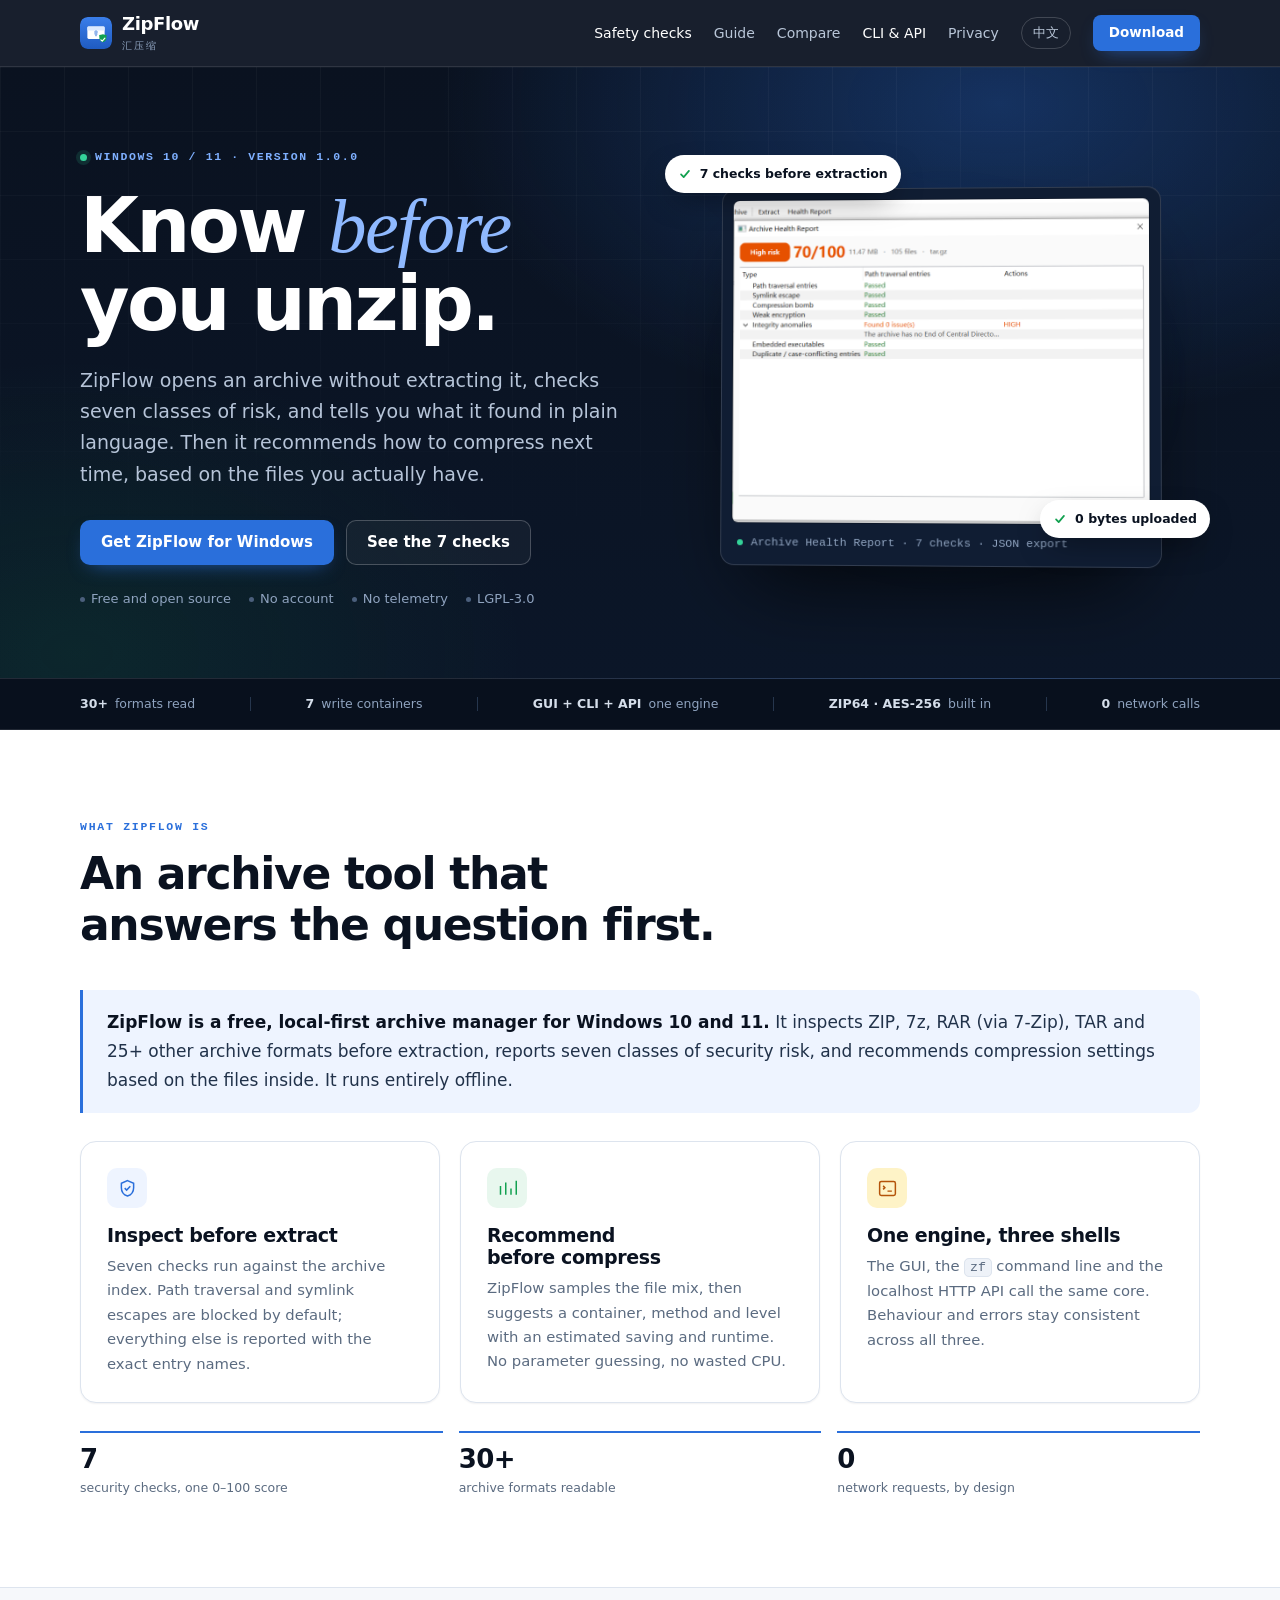
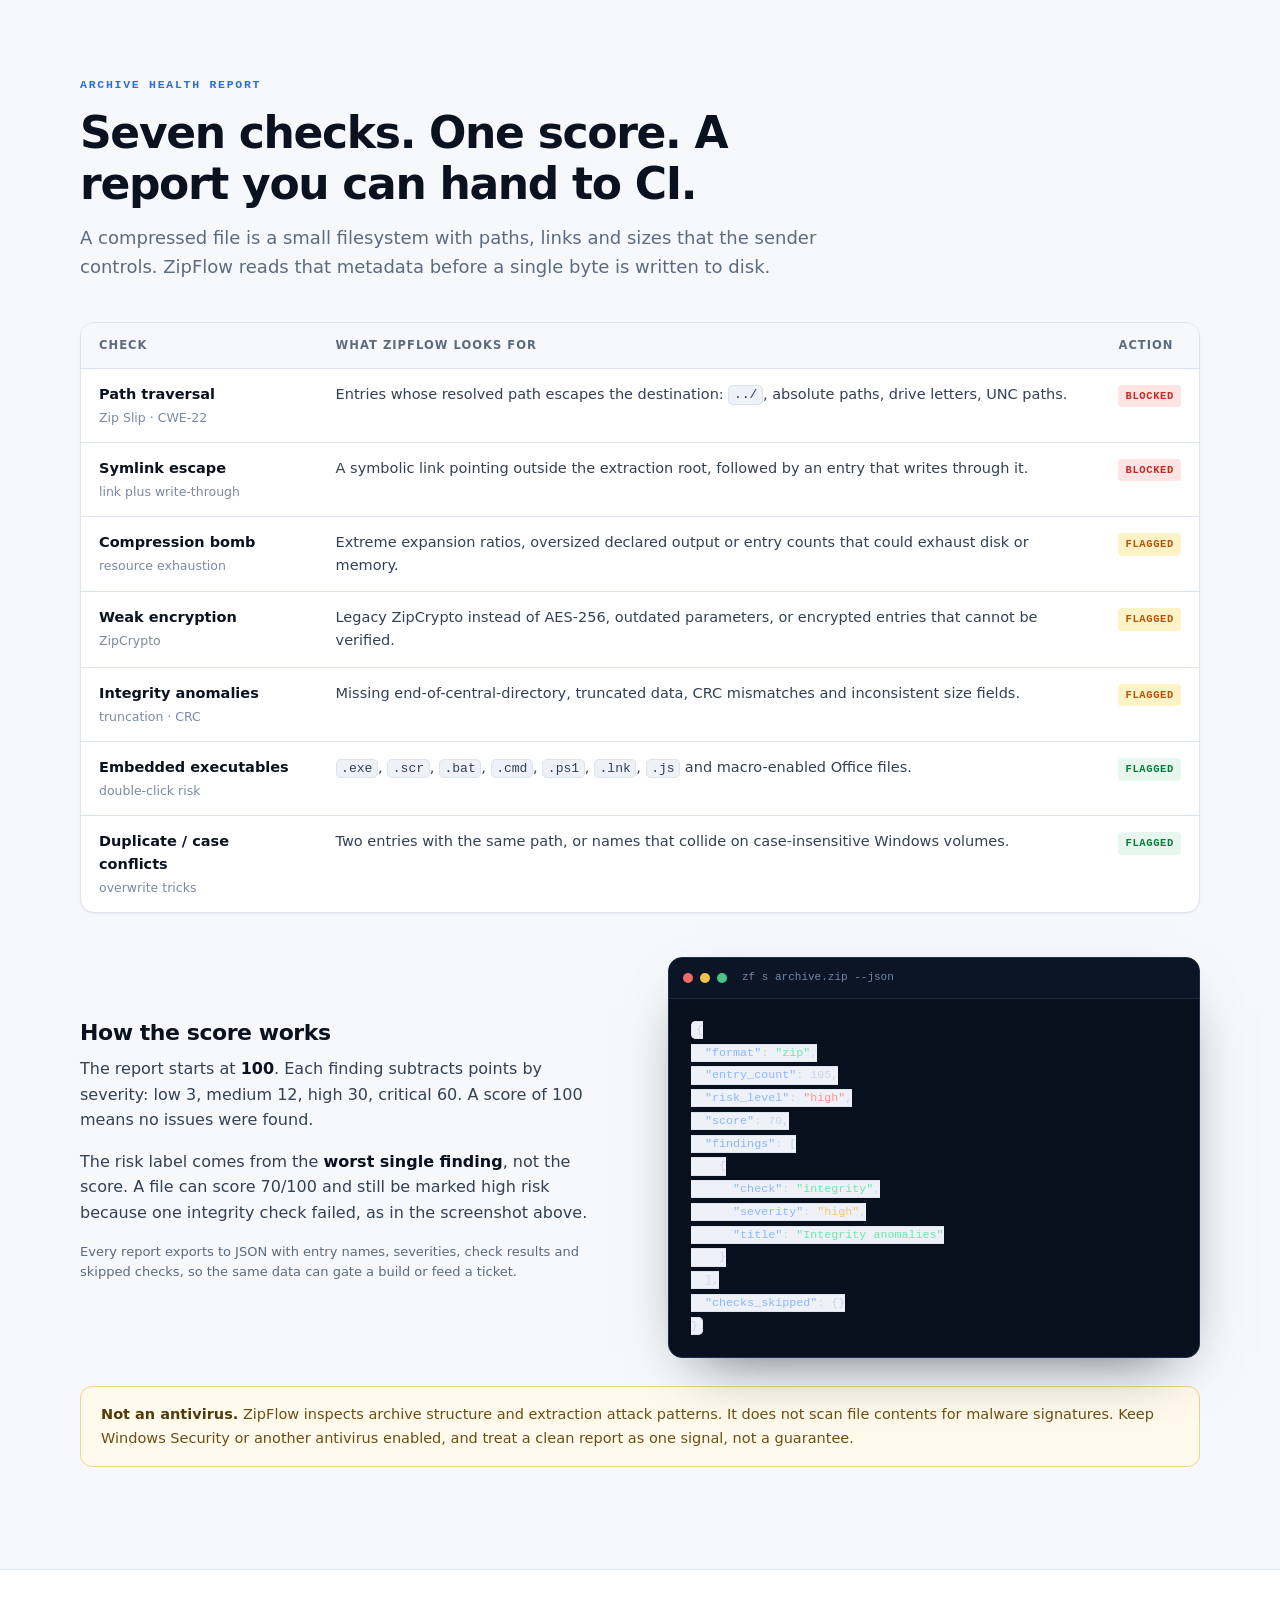
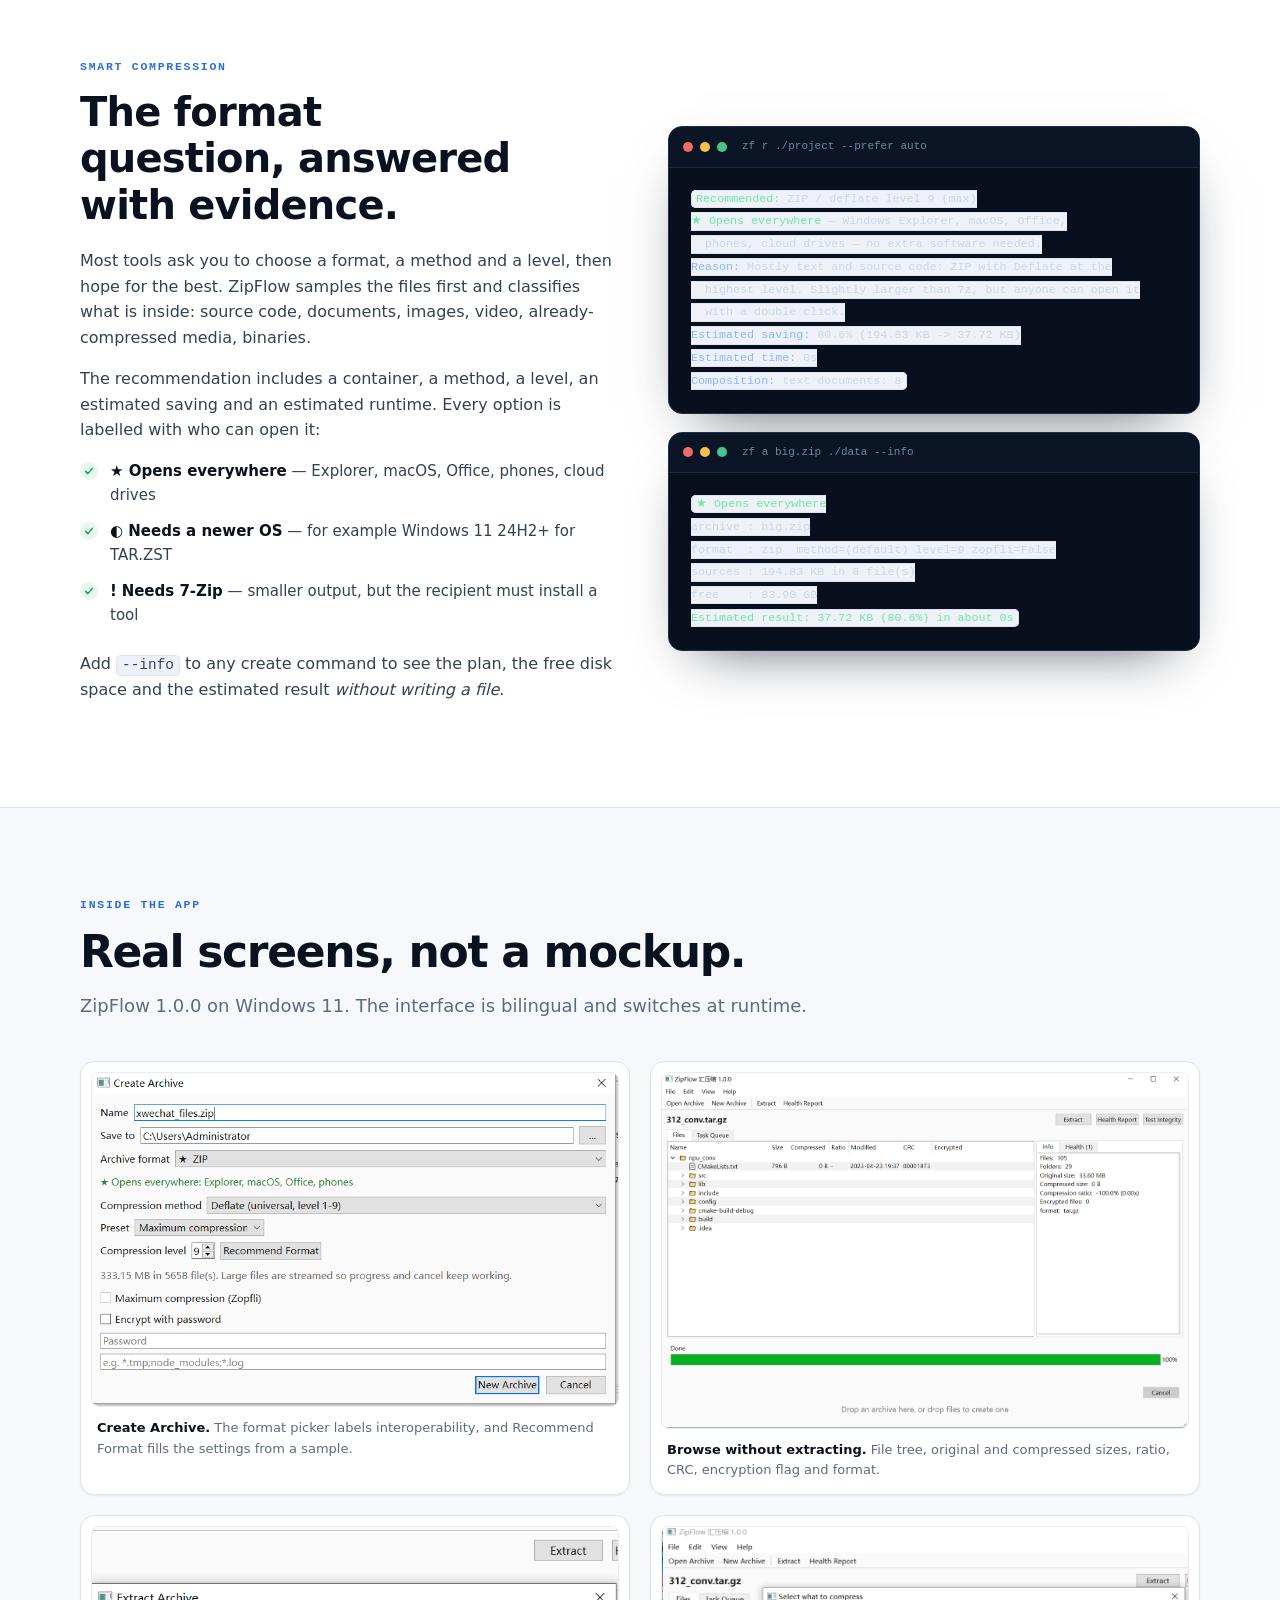
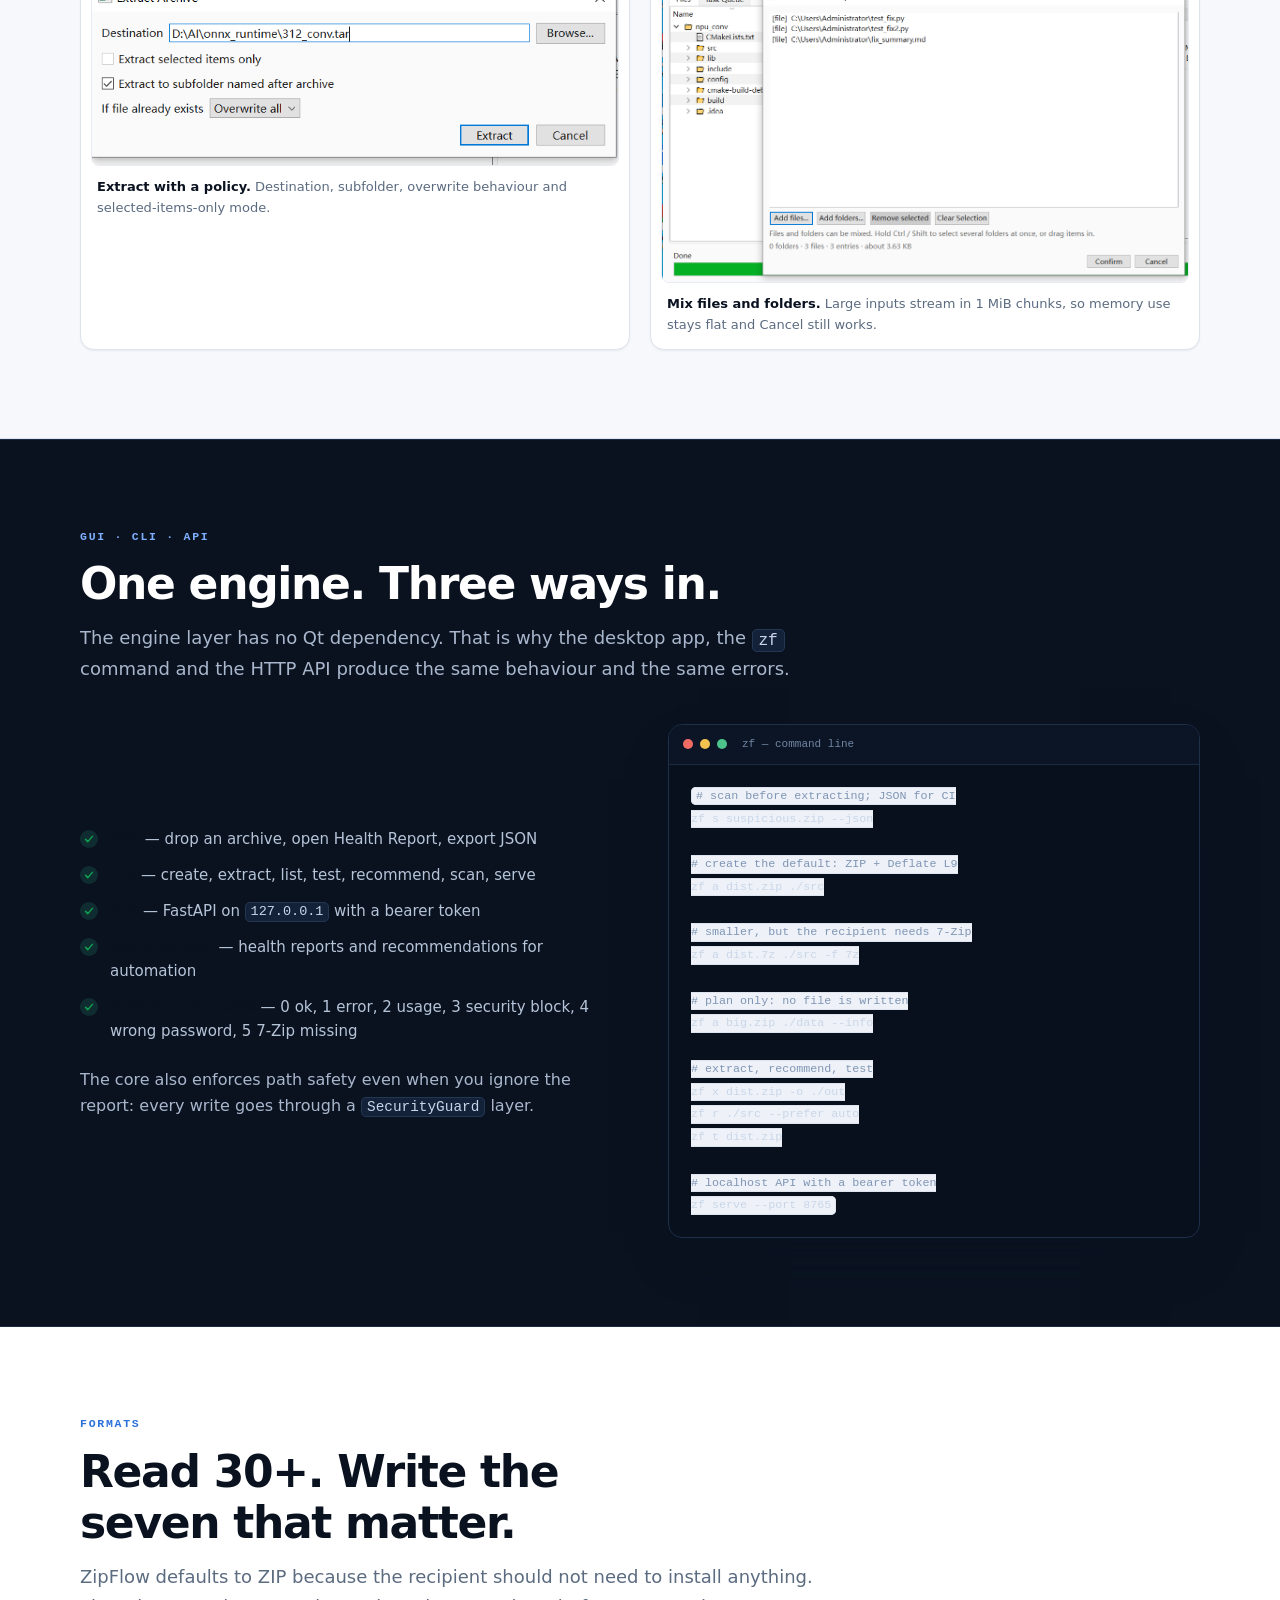
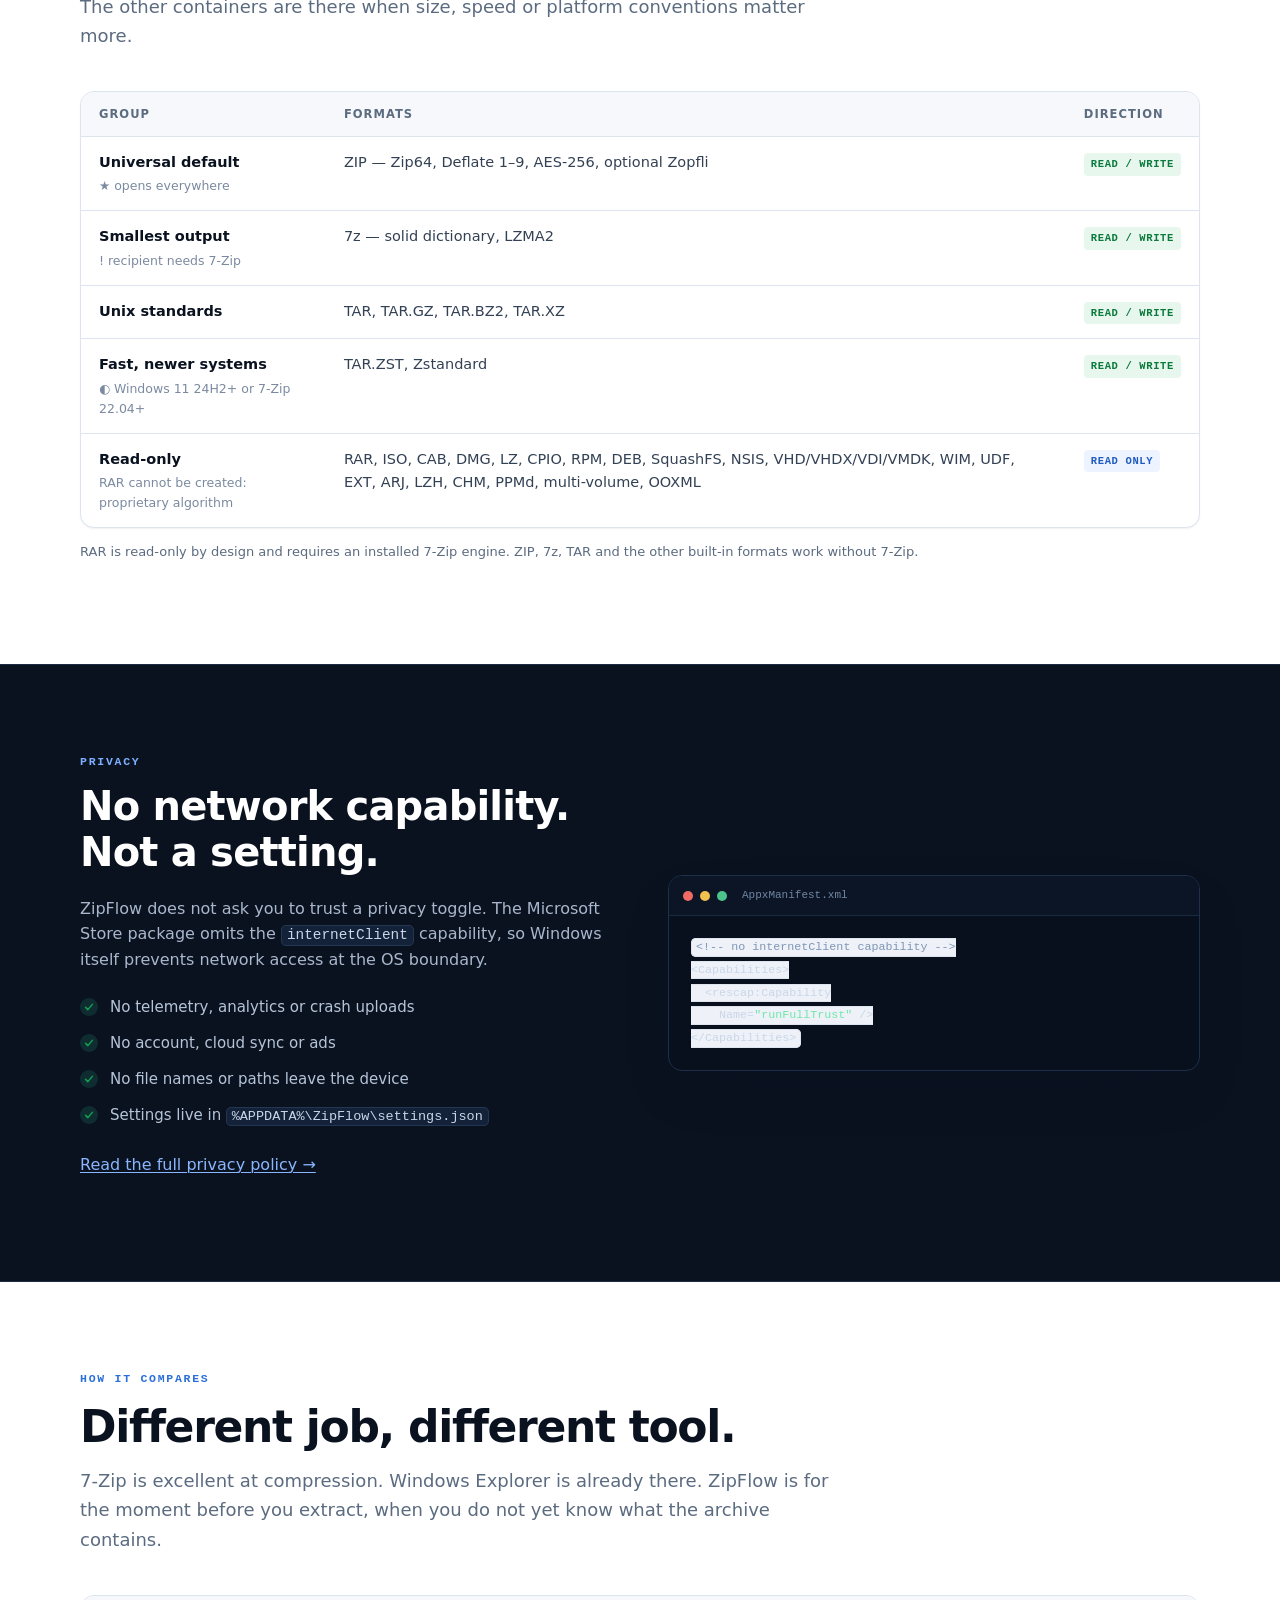
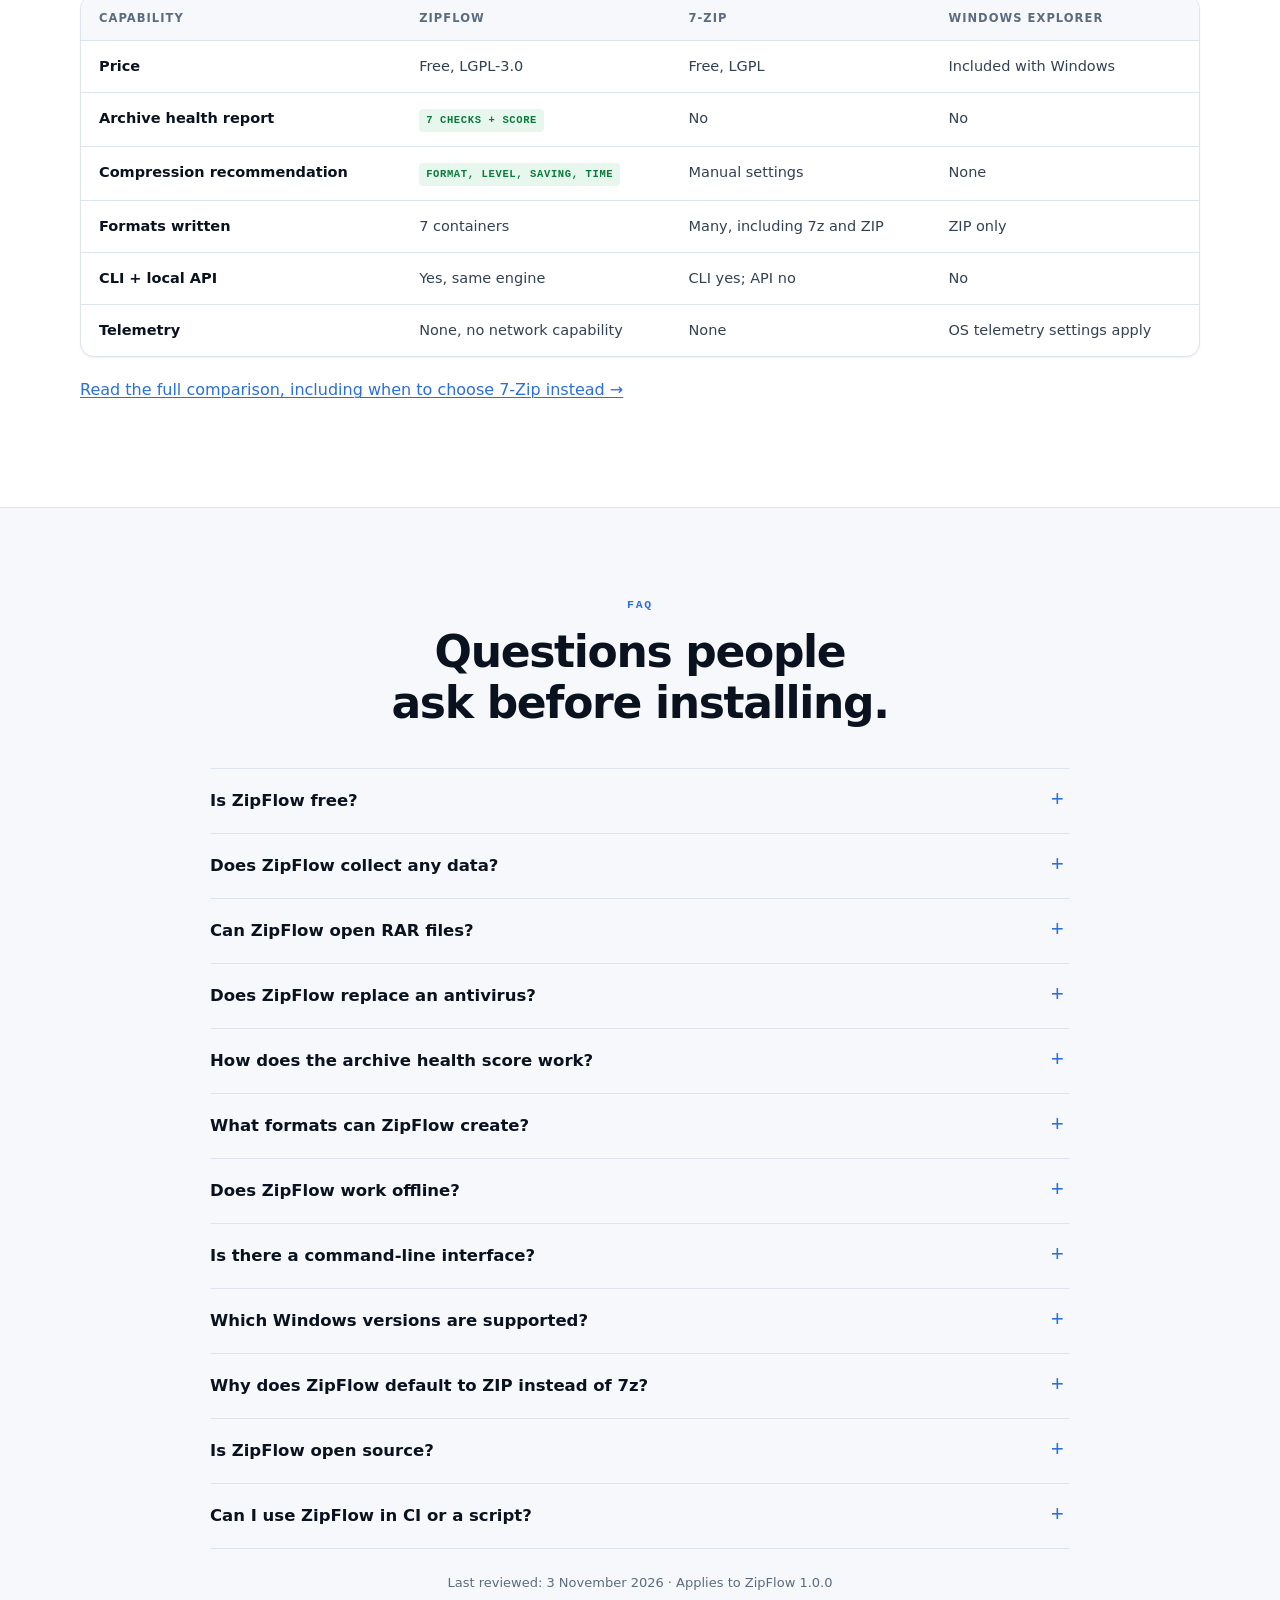
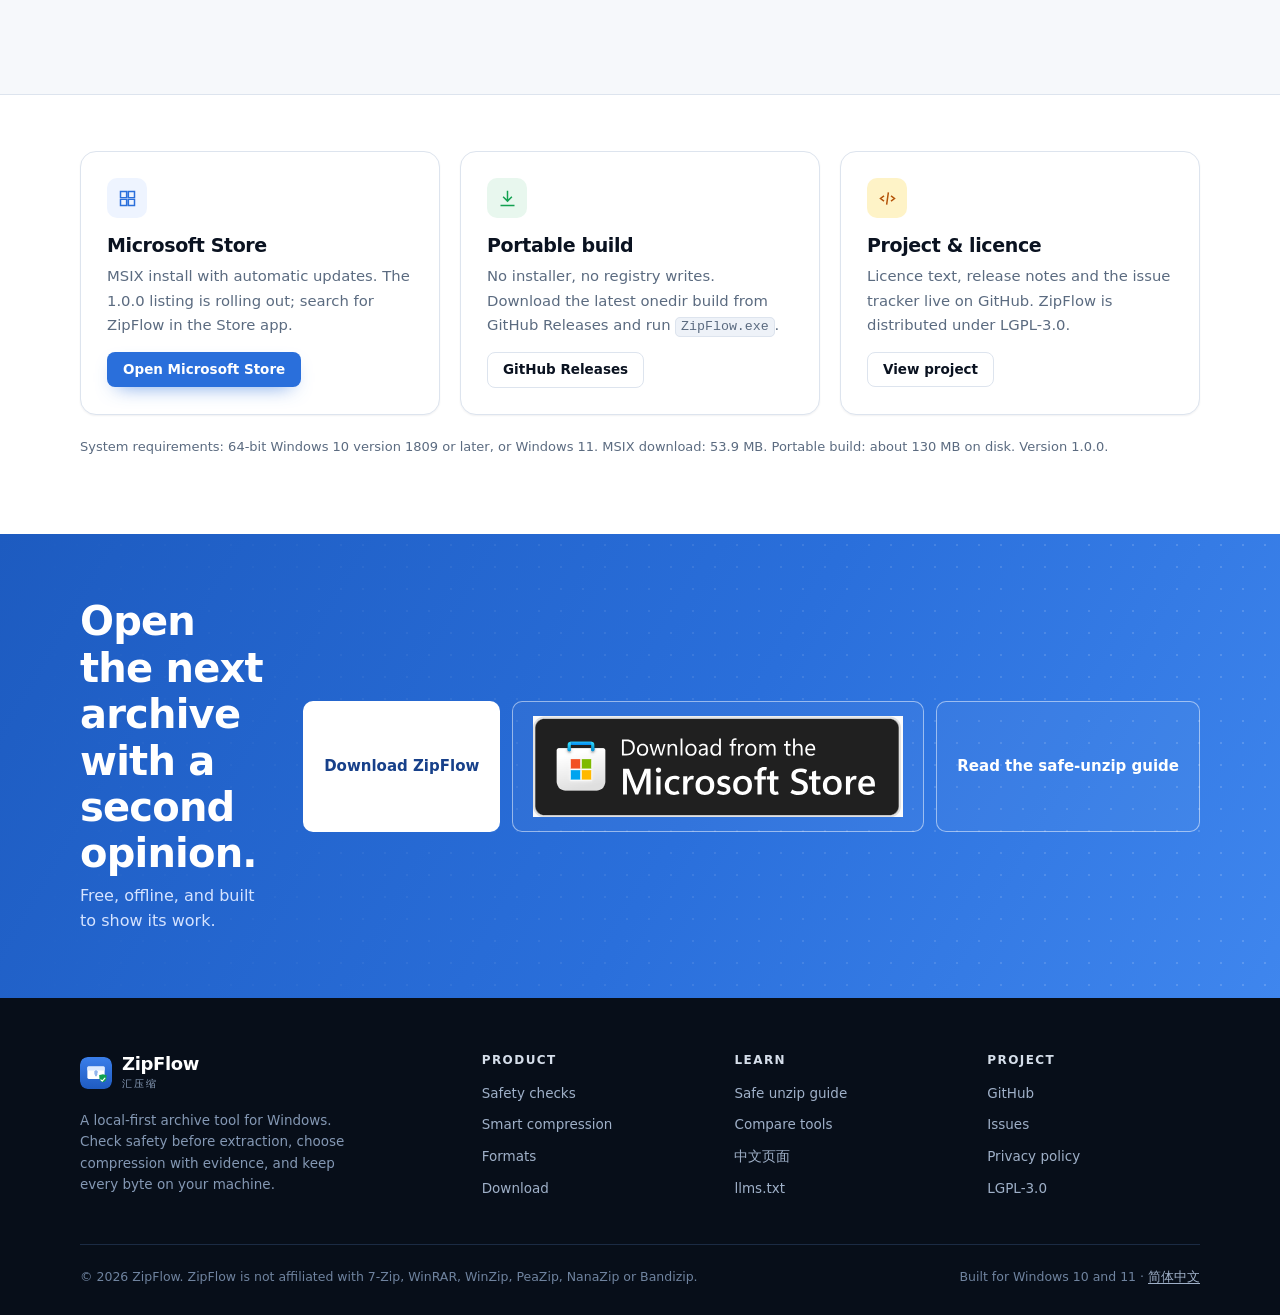
==== commit 9c0c7d0b: "chore: replace Microsoft Store search link with direct product page" ====
--- a/index.html
+++ b/index.html
@@ -67,7 +67,7 @@
       "softwareVersion": "1.0.0",
       "fileSize": "53.9MB",
       "downloadUrl": "https://github.com/lijiannan1241/ZipFlow/releases",
-      "installUrl": "https://apps.microsoft.com/search?query=ZipFlow",
+      "installUrl": "https://apps.microsoft.com/detail/9np4kw9lpgft?cid=DevShareMCLPCS&hl=zh-CN&gl=CN",
       "license": "https://www.gnu.org/licenses/lgpl-3.0.html",
       "isAccessibleForFree": true,
       "offers": {
@@ -699,7 +699,7 @@
           </span>
           <h3>Microsoft Store</h3>
           <p>MSIX install with automatic updates. The 1.0.0 listing is rolling out; search for ZipFlow in the Store app.</p>
-          <p style="margin-top:14px"><a class="btn btn-primary btn-sm" href="https://apps.microsoft.com/search?query=ZipFlow" rel="noopener">Open Store search</a></p>
+          <p style="margin-top:14px"><a class="btn btn-primary btn-sm" href="https://apps.microsoft.com/detail/9np4kw9lpgft?cid=DevShareMCLPCS&hl=zh-CN&gl=CN" rel="noopener">Open Microsoft Store</a></p>
         </article>
         <article class="card">
           <span class="icon green" aria-hidden="true">
@@ -730,7 +730,7 @@
       </div>
       <div class="cta-actions">
         <a class="btn btn-primary" href="#download">Download ZipFlow</a>
-        <a class="btn btn-dark-ghost" href="https://apps.microsoft.com/search?query=ZipFlow" rel="noopener" target="_blank">
+        <a class="btn btn-dark-ghost" href="https://apps.microsoft.com/detail/9np4kw9lpgft?cid=DevShareMCLPCS&hl=zh-CN&gl=CN" rel="noopener" target="_blank">
           <img src="assets/img/ms-store-badge-en.png" alt="Get ZipFlow on Microsoft Store" height="28">
         </a>
         <a class="btn btn-dark-ghost" href="safe-unzip.html">Read the safe-unzip guide</a>
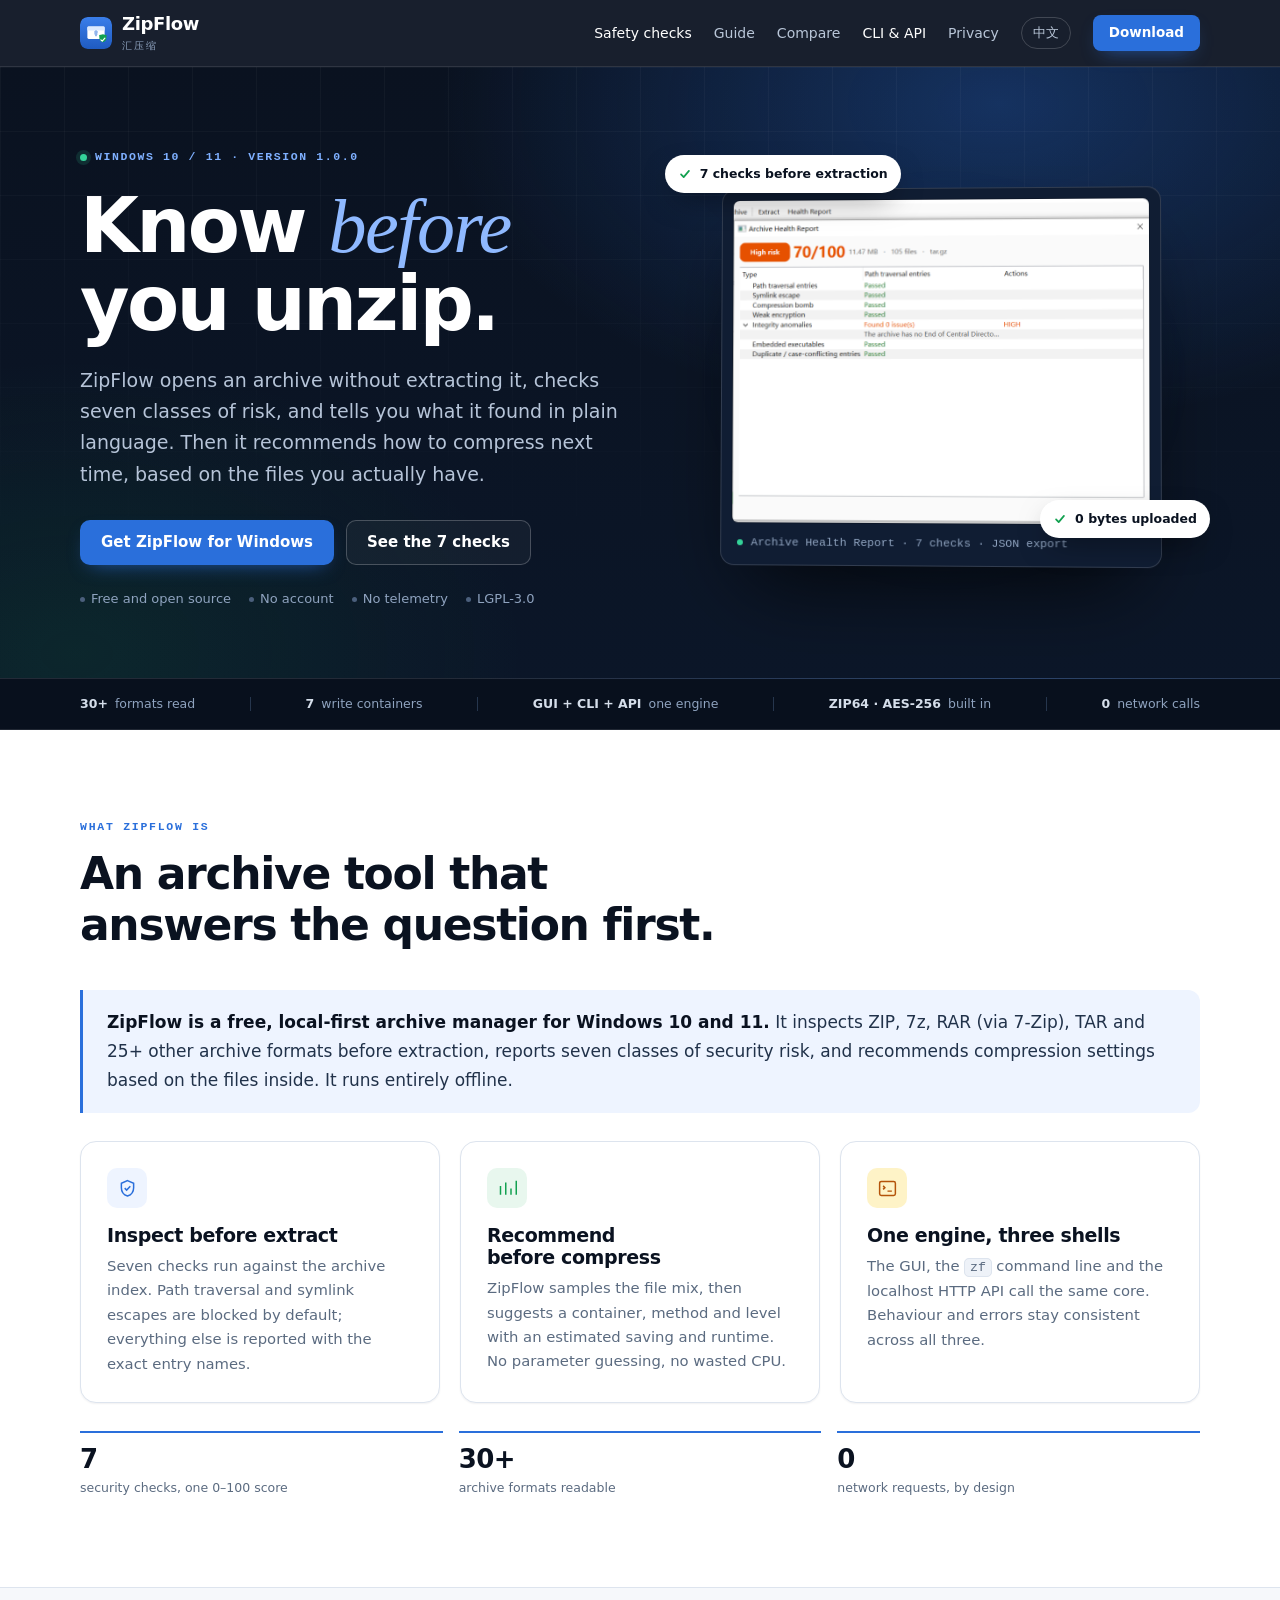
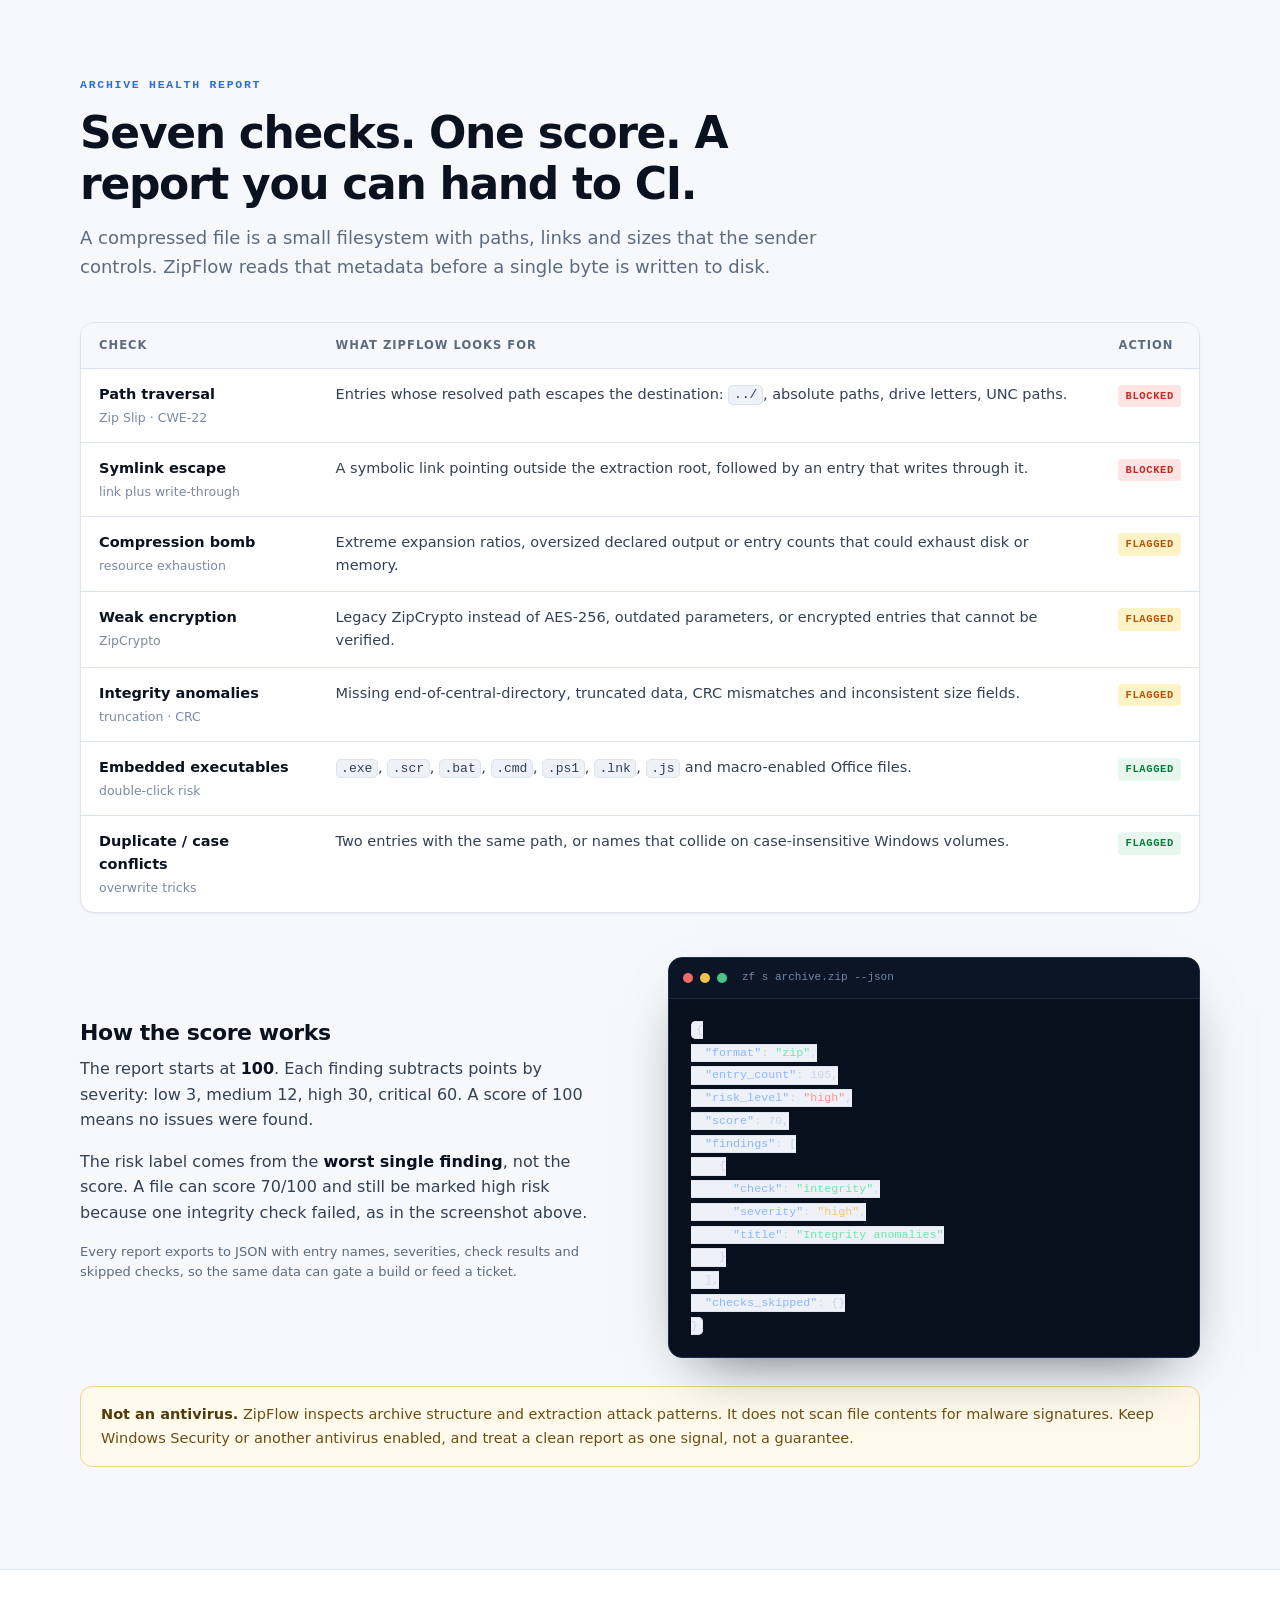
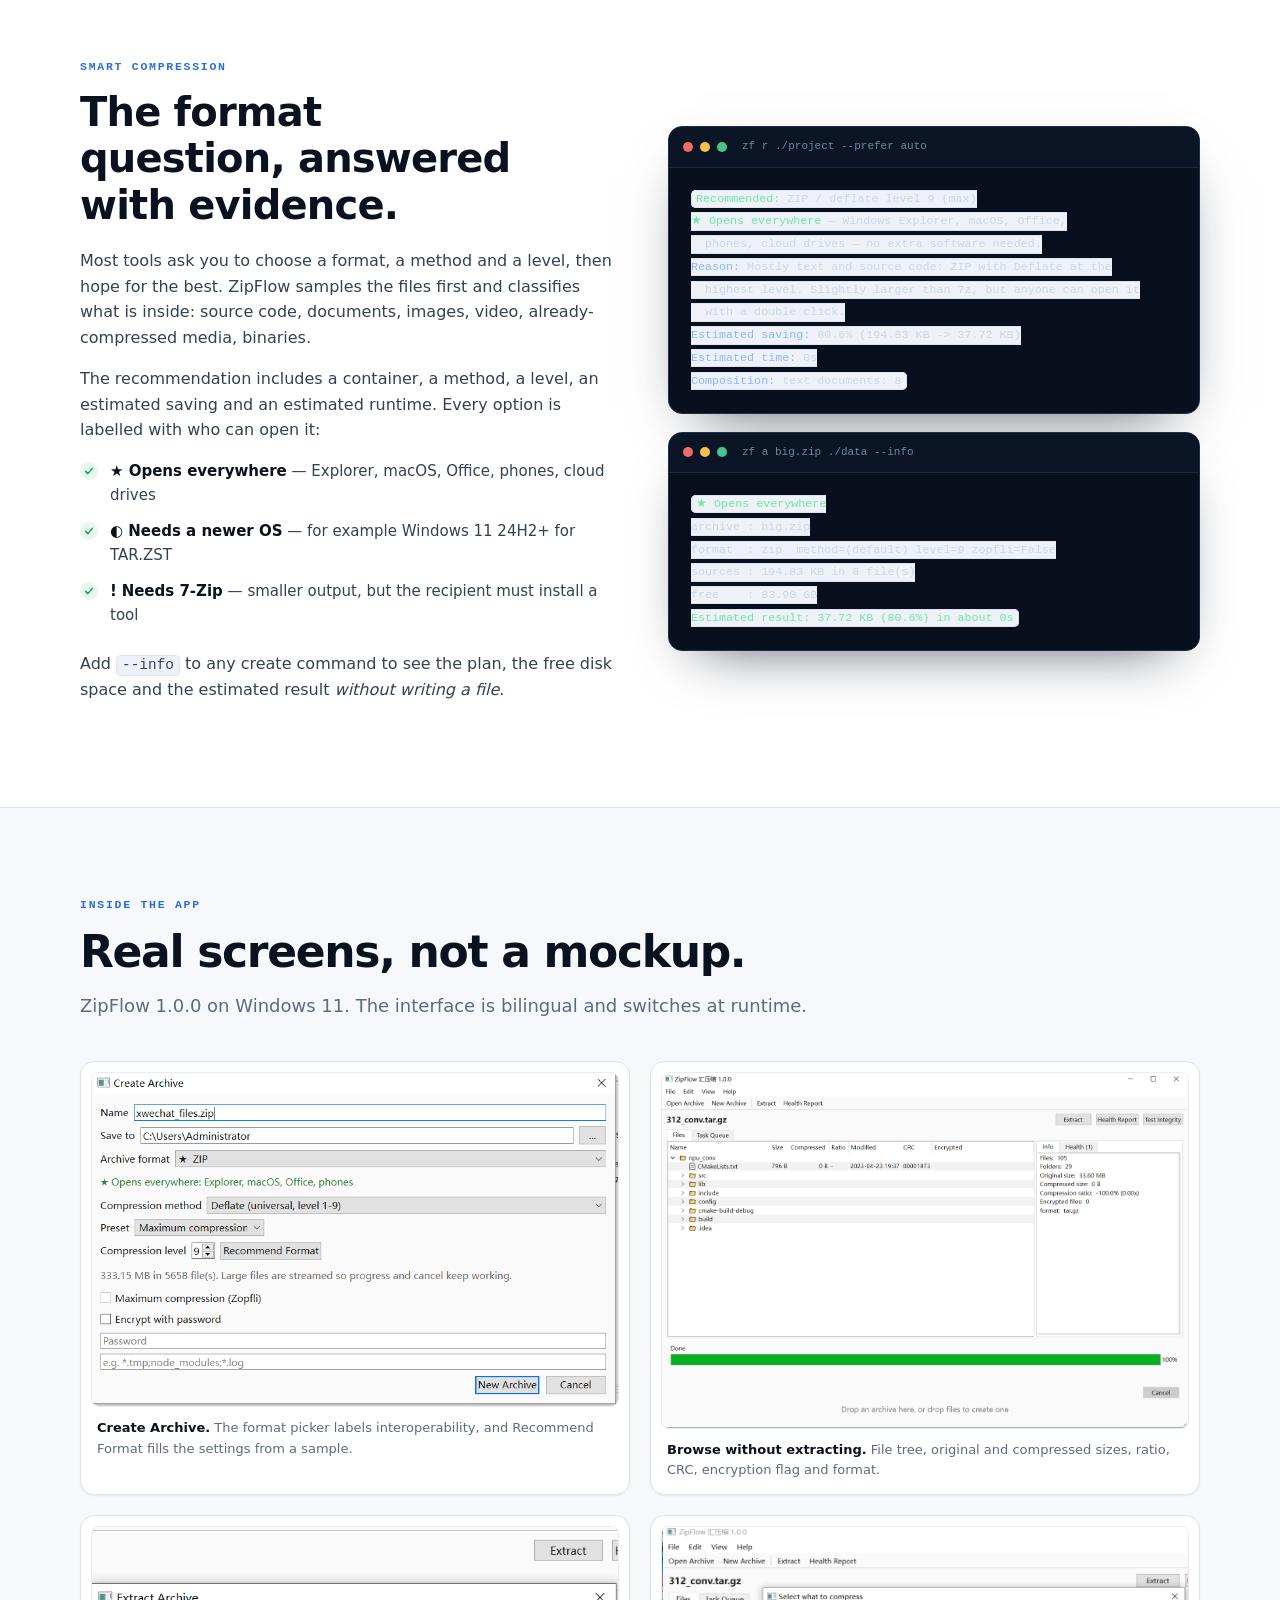
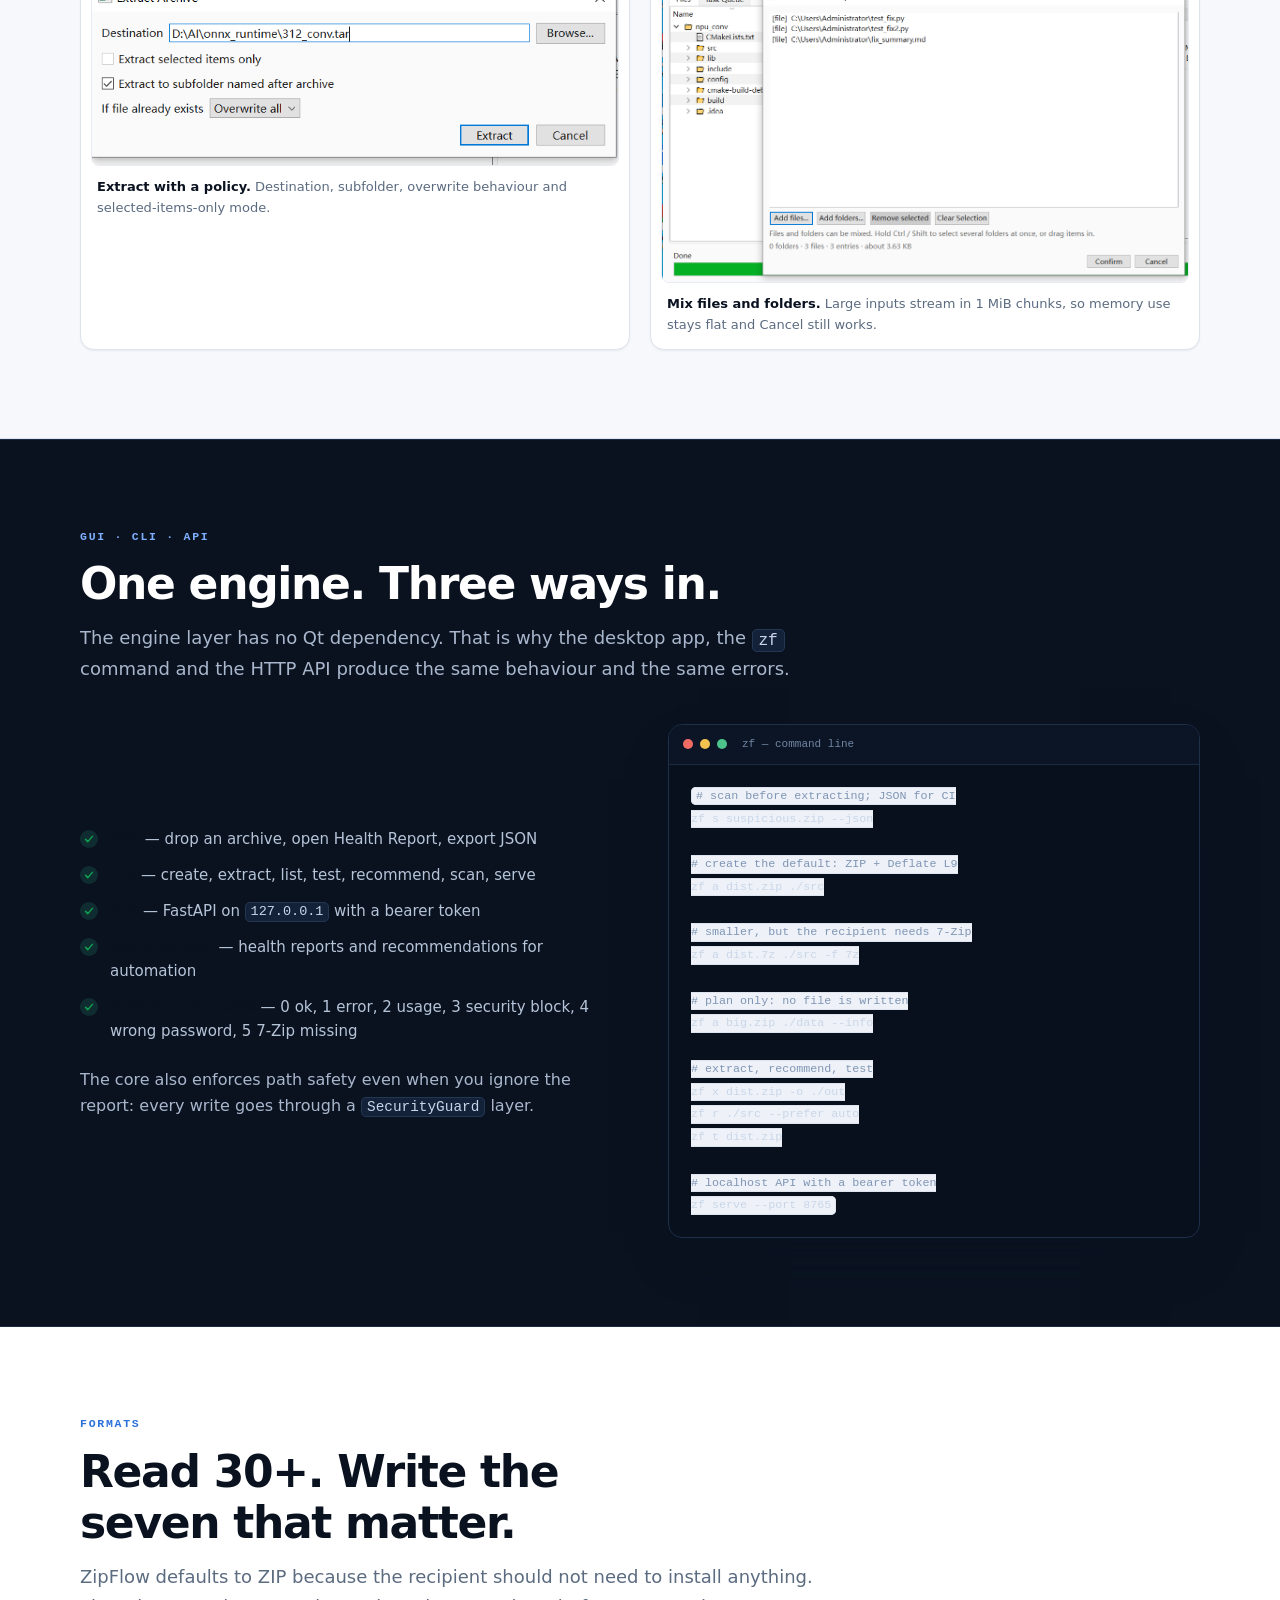
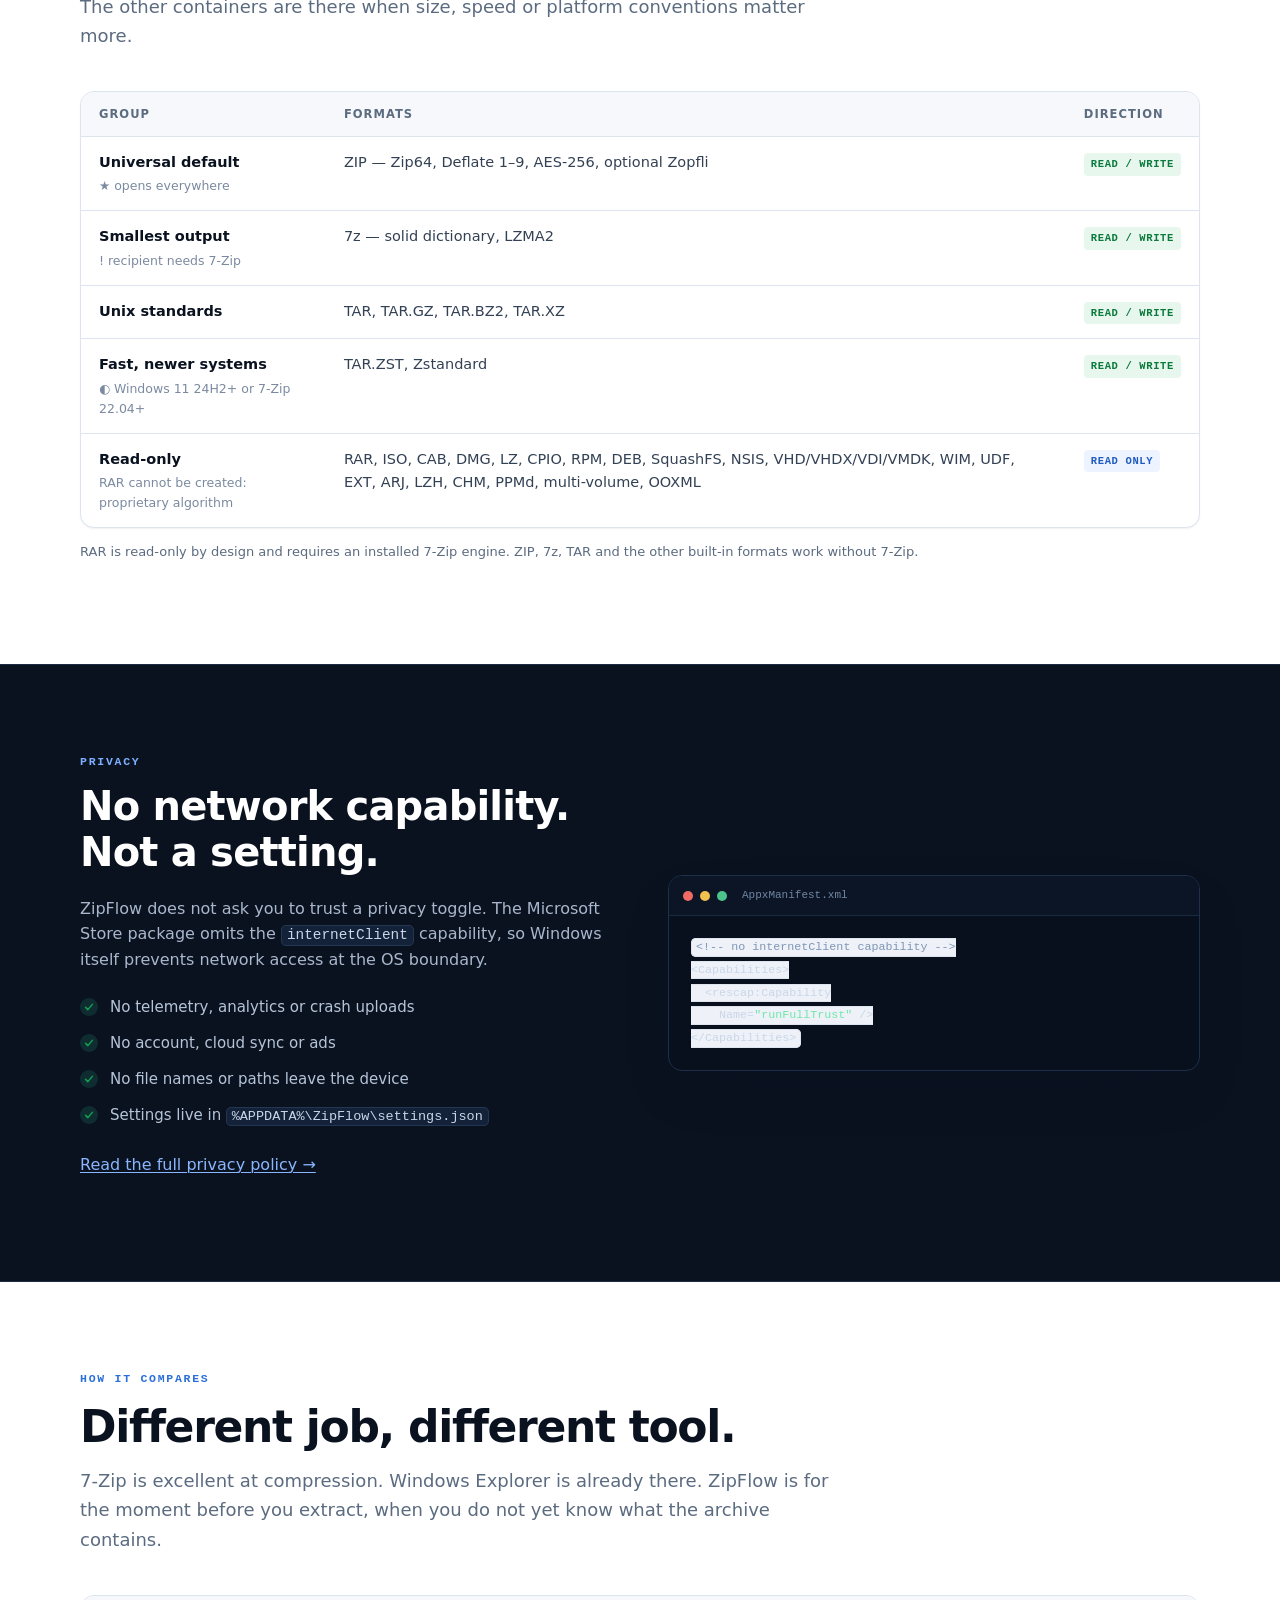
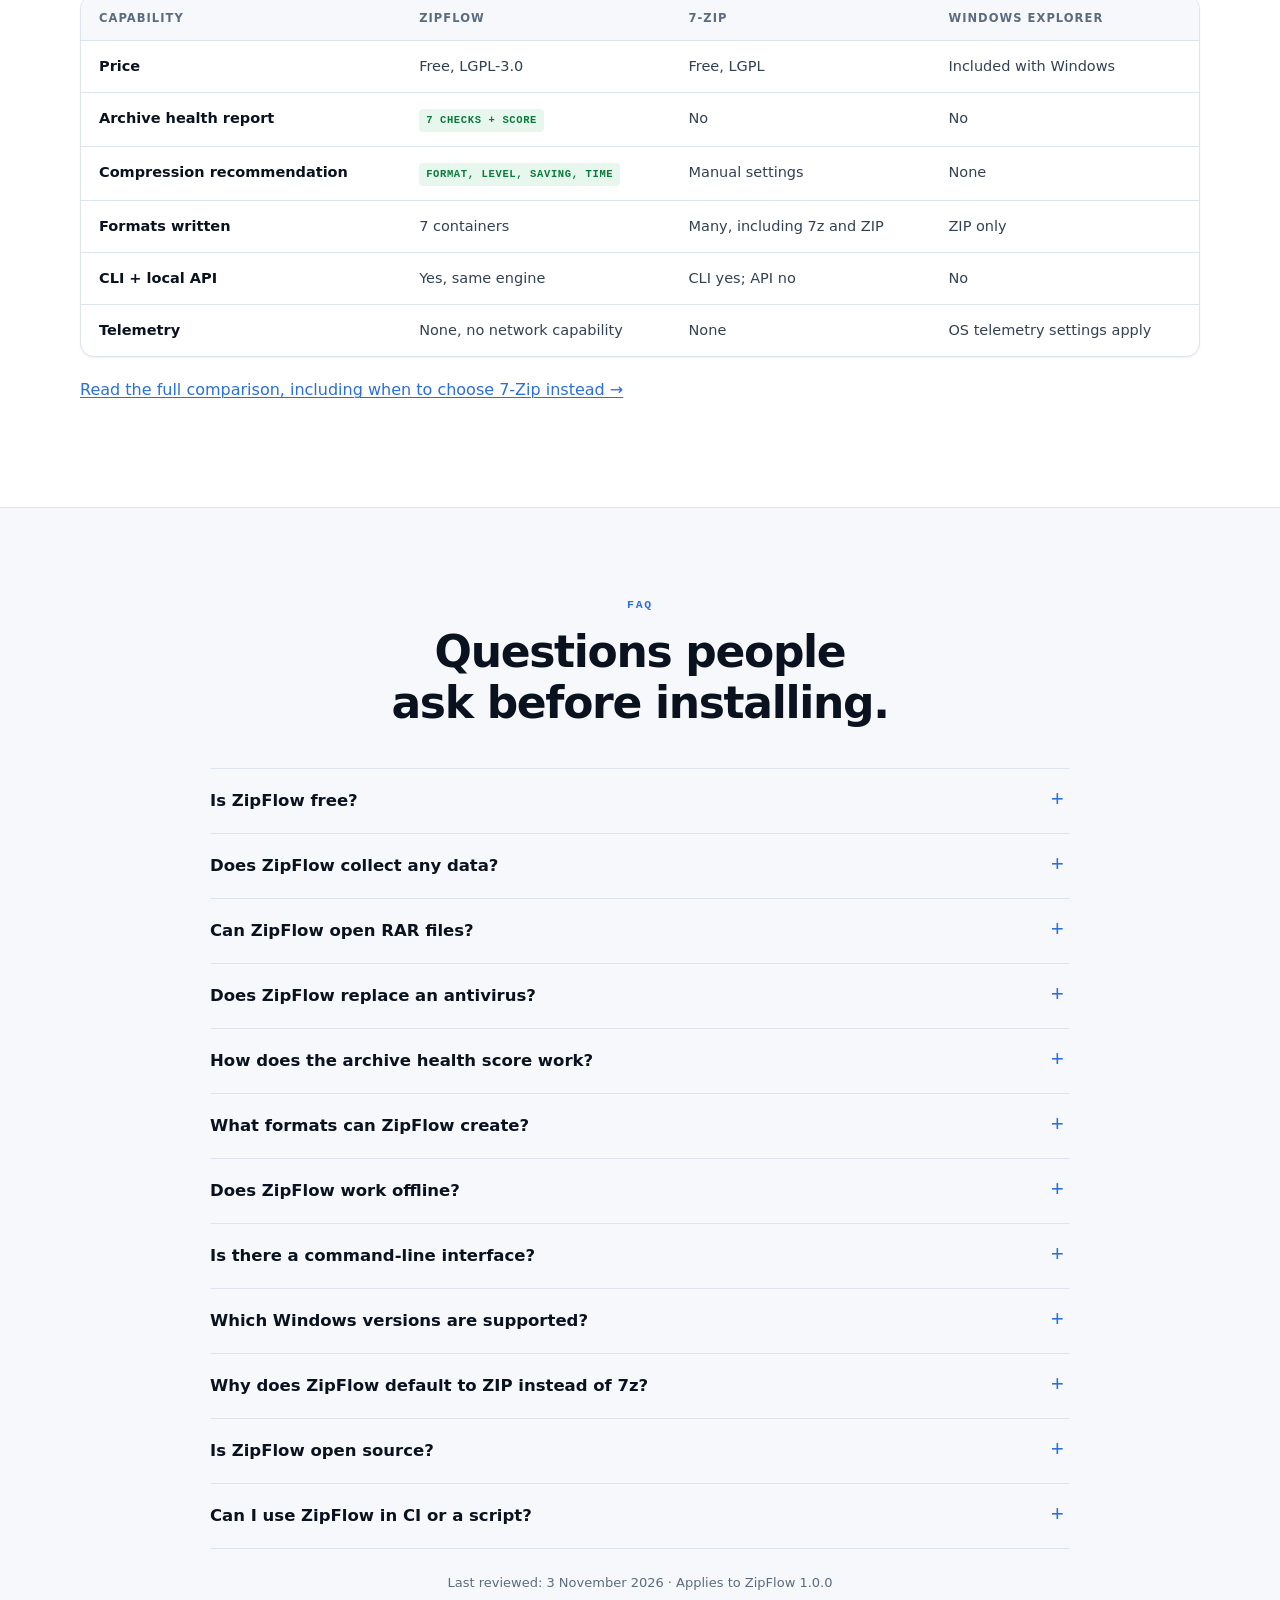
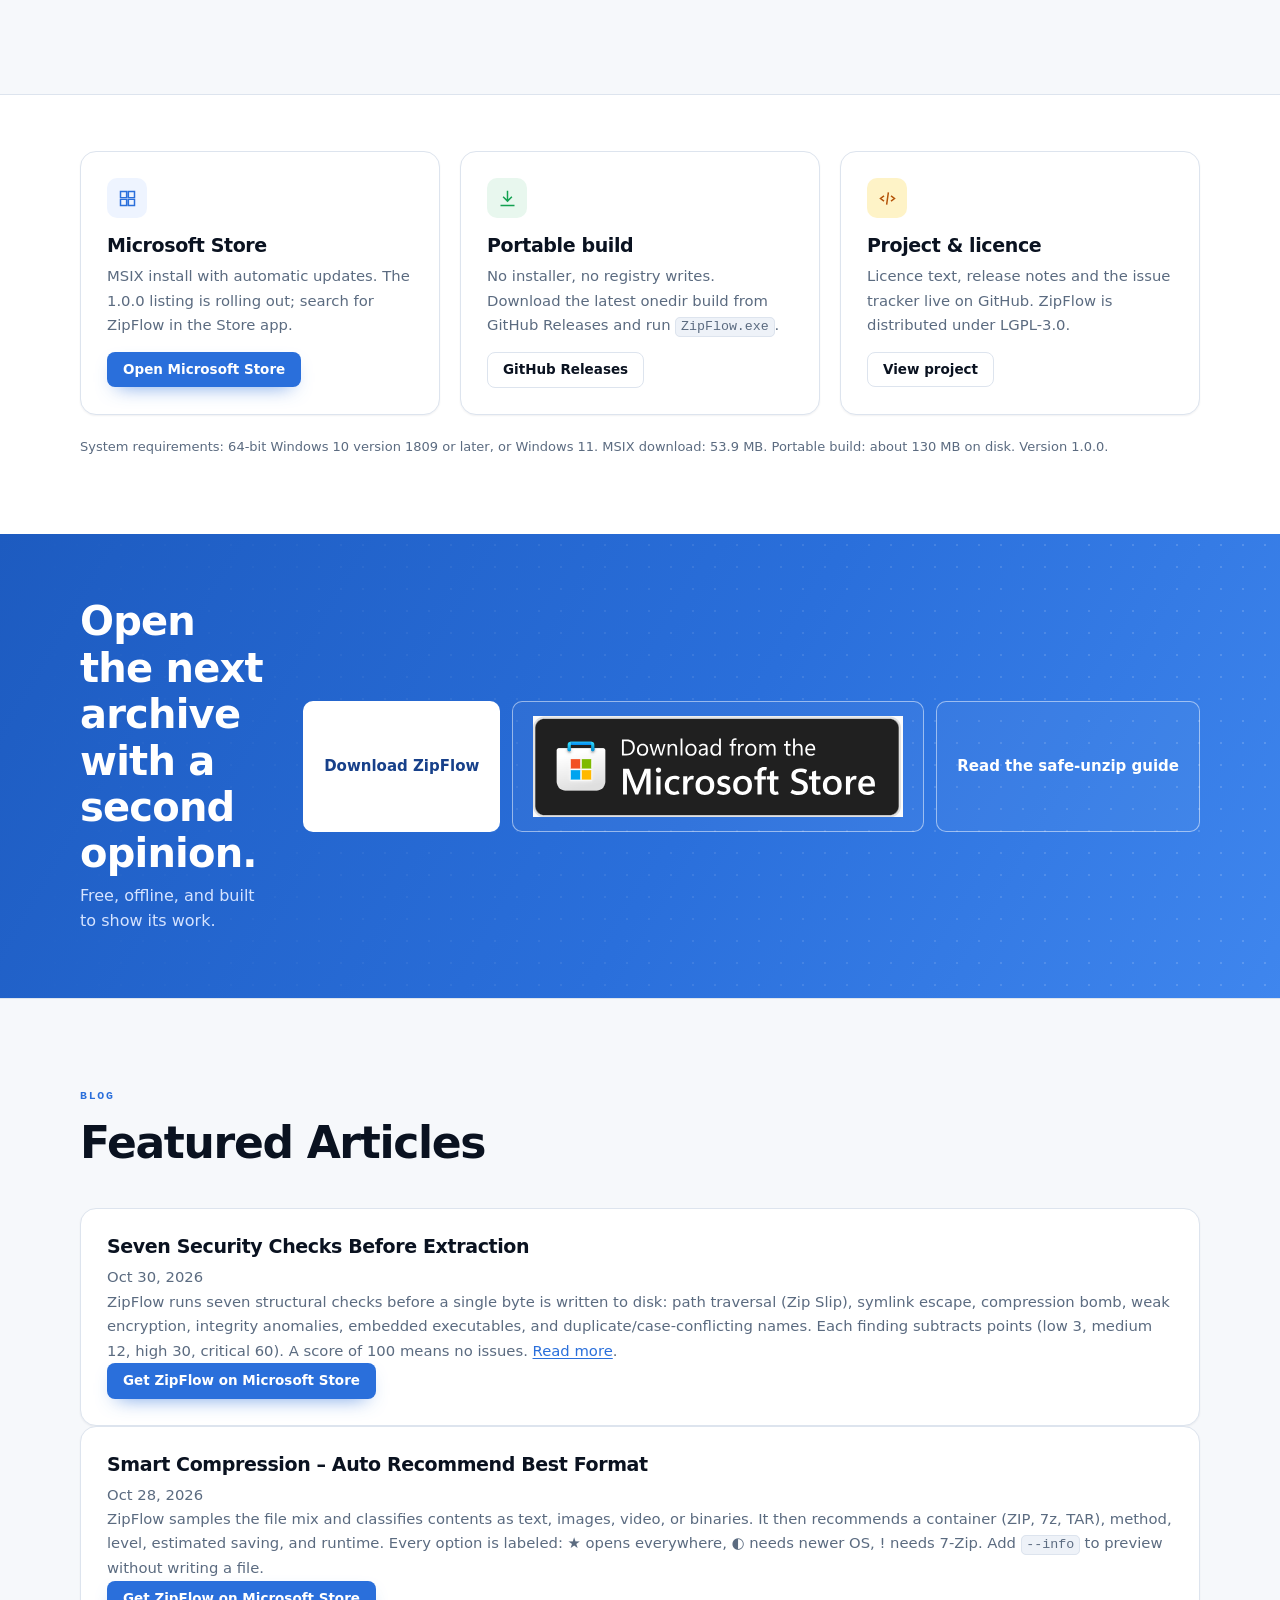
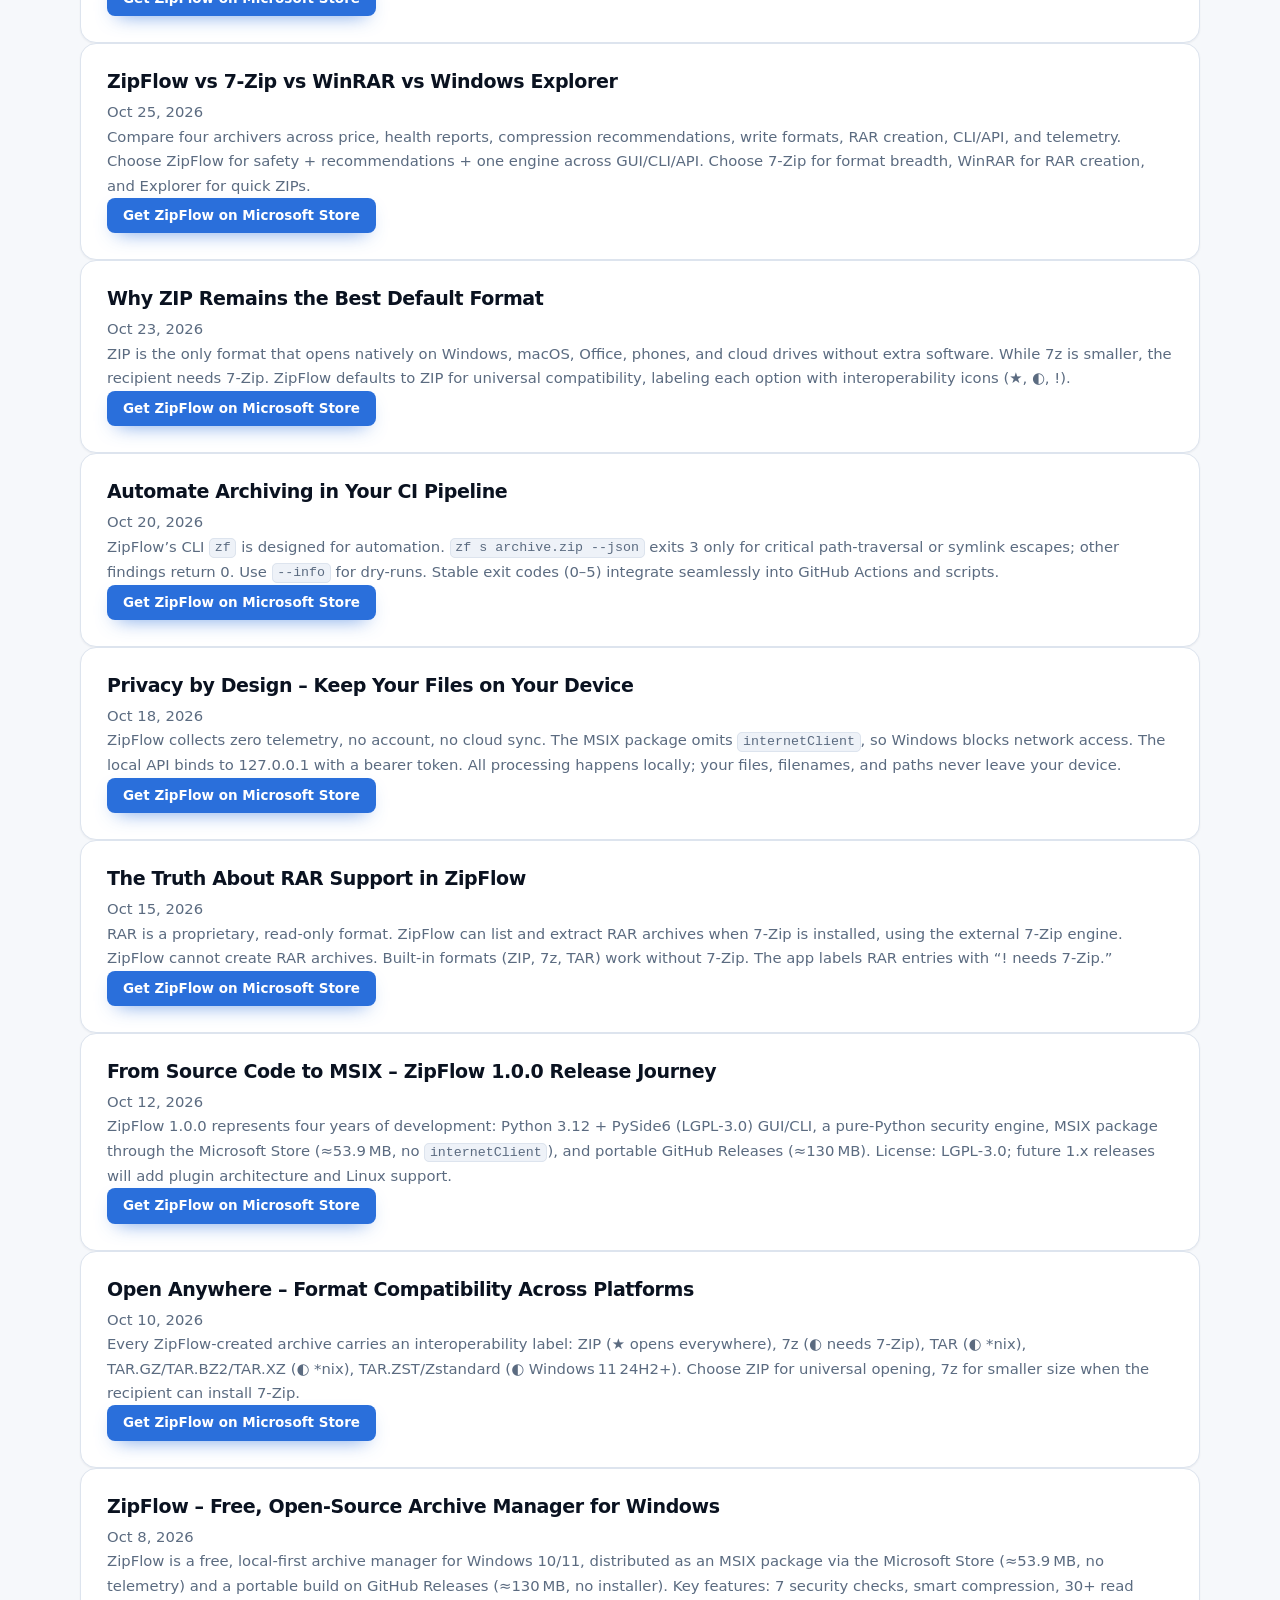
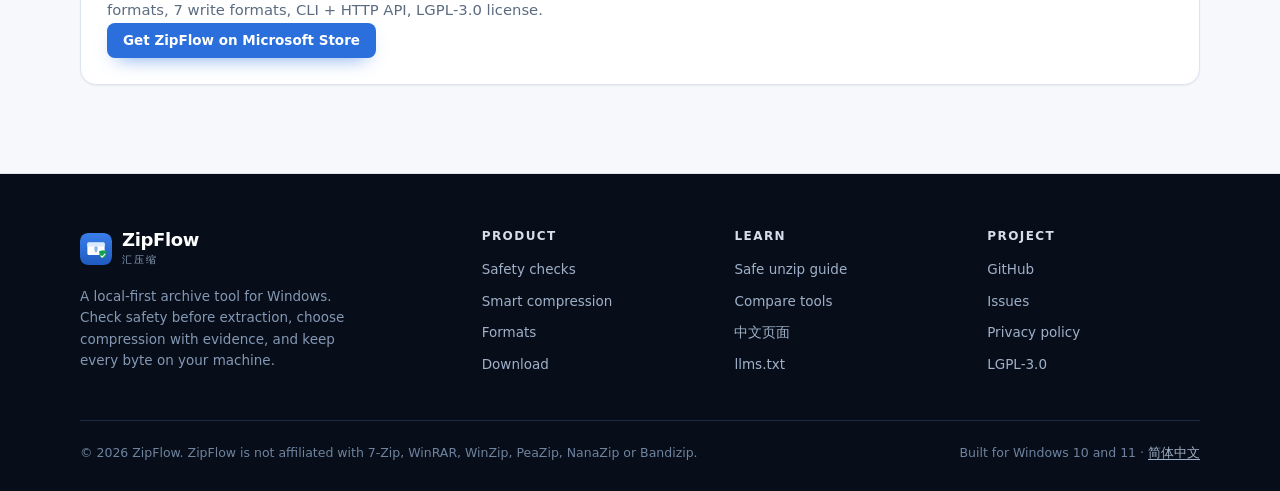
==== commit 06c63e26: "feat: add blog section with 10 articles, each linking to Microsoft Store" ====
--- a/index.html
+++ b/index.html
@@ -738,6 +738,108 @@
     </div>
   </section>
 
+  <!-- Blog Section -->
+  <section class="section section-paper" id="blog">
+    <div class="container">
+      <div class="section-head">
+        <span class="kicker">Blog</span>
+        <h2>Featured Articles</h2>
+      </div>
+      <div class="grid-2" style="grid-template-columns: repeat(2, 1fr); gap: 32px;">
+        <!-- Article 1 -->
+        <article class="card blog-card">
+          <div class="card-body">
+            <h3 class="card-title">Seven Security Checks Before Extraction</h3>
+            <p class="card-meta">Oct 30, 2026</p>
+            <p>ZipFlow runs seven structural checks before a single byte is written to disk: path traversal (Zip Slip), symlink escape, compression bomb, weak encryption, integrity anomalies, embedded executables, and duplicate/case-conflicting names. Each finding subtracts points (low 3, medium 12, high 30, critical 60). A score of 100 means no issues. <a href="safe-unzip.html">Read more</a>.</p>
+            <a href="https://apps.microsoft.com/detail/9np4kw9lpgft?cid=DevShareMCLPCS&hl=zh-CN&gl=CN" class="btn btn-primary btn-sm mt-auto">Get ZipFlow on Microsoft Store</a>
+          </div>
+        </article>
+        <!-- Article 2 -->
+        <article class="card blog-card">
+          <div class="card-body">
+            <h3 class="card-title">Smart Compression – Auto Recommend Best Format</h3>
+            <p class="card-meta">Oct 28, 2026</p>
+            <p>ZipFlow samples the file mix and classifies contents as text, images, video, or binaries. It then recommends a container (ZIP, 7z, TAR), method, level, estimated saving, and runtime. Every option is labeled: ★ opens everywhere, ◐ needs newer OS, ! needs 7-Zip. Add <code>--info</code> to preview without writing a file.</p>
+            <a href="https://apps.microsoft.com/detail/9np4kw9lpgft?cid=DevShareMCLPCS&hl=zh-CN&gl=CN" class="btn btn-primary btn-sm mt-auto">Get ZipFlow on Microsoft Store</a>
+          </div>
+        </article>
+        <!-- Article 3 -->
+        <article class="card blog-card">
+          <div class="card-body">
+            <h3 class="card-title">ZipFlow vs 7-Zip vs WinRAR vs Windows Explorer</h3>
+            <p class="card-meta">Oct 25, 2026</p>
+            <p>Compare four archivers across price, health reports, compression recommendations, write formats, RAR creation, CLI/API, and telemetry. Choose ZipFlow for safety + recommendations + one engine across GUI/CLI/API. Choose 7-Zip for format breadth, WinRAR for RAR creation, and Explorer for quick ZIPs.</p>
+            <a href="https://apps.microsoft.com/detail/9np4kw9lpgft?cid=DevShareMCLPCS&hl=zh-CN&gl=CN" class="btn btn-primary btn-sm mt-auto">Get ZipFlow on Microsoft Store</a>
+          </div>
+        </article>
+        <!-- Article 4 -->
+        <article class="card blog-card">
+          <div class="card-body">
+            <h3 class="card-title">Why ZIP Remains the Best Default Format</h3>
+            <p class="card-meta">Oct 23, 2026</p>
+            <p>ZIP is the only format that opens natively on Windows, macOS, Office, phones, and cloud drives without extra software. While 7z is smaller, the recipient needs 7-Zip. ZipFlow defaults to ZIP for universal compatibility, labeling each option with interoperability icons (★, ◐, !).</p>
+            <a href="https://apps.microsoft.com/detail/9np4kw9lpgft?cid=DevShareMCLPCS&hl=zh-CN&gl=CN" class="btn btn-primary btn-sm mt-auto">Get ZipFlow on Microsoft Store</a>
+          </div>
+        </article>
+        <!-- Article 5 -->
+        <article class="card blog-card">
+          <div class="card-body">
+            <h3 class="card-title">Automate Archiving in Your CI Pipeline</h3>
+            <p class="card-meta">Oct 20, 2026</p>
+            <p>ZipFlow’s CLI <code>zf</code> is designed for automation. <code>zf s archive.zip --json</code> exits 3 only for critical path-traversal or symlink escapes; other findings return 0. Use <code>--info</code> for dry-runs. Stable exit codes (0–5) integrate seamlessly into GitHub Actions and scripts.</p>
+            <a href="https://apps.microsoft.com/detail/9np4kw9lpgft?cid=DevShareMCLPCS&hl=zh-CN&gl=CN" class="btn btn-primary btn-sm mt-auto">Get ZipFlow on Microsoft Store</a>
+          </div>
+        </article>
+        <!-- Article 6 -->
+        <article class="card blog-card">
+          <div class="card-body">
+            <h3 class="card-title">Privacy by Design – Keep Your Files on Your Device</h3>
+            <p class="card-meta">Oct 18, 2026</p>
+            <p>ZipFlow collects zero telemetry, no account, no cloud sync. The MSIX package omits <code>internetClient</code>, so Windows blocks network access. The local API binds to 127.0.0.1 with a bearer token. All processing happens locally; your files, filenames, and paths never leave your device.</p>
+            <a href="https://apps.microsoft.com/detail/9np4kw9lpgft?cid=DevShareMCLPCS&hl=zh-CN&gl=CN" class="btn btn-primary btn-sm mt-auto">Get ZipFlow on Microsoft Store</a>
+          </div>
+        </article>
+        <!-- Article 7 -->
+        <article class="card blog-card">
+          <div class="card-body">
+            <h3 class="card-title">The Truth About RAR Support in ZipFlow</h3>
+            <p class="card-meta">Oct 15, 2026</p>
+            <p>RAR is a proprietary, read‑only format. ZipFlow can list and extract RAR archives when 7‑Zip is installed, using the external 7‑Zip engine. ZipFlow cannot create RAR archives. Built‑in formats (ZIP, 7z, TAR) work without 7‑Zip. The app labels RAR entries with “! needs 7-Zip.”</p>
+            <a href="https://apps.microsoft.com/detail/9np4kw9lpgft?cid=DevShareMCLPCS&hl=zh-CN&gl=CN" class="btn btn-primary btn-sm mt-auto">Get ZipFlow on Microsoft Store</a>
+          </div>
+        </article>
+        <!-- Article 8 -->
+        <article class="card blog-card">
+          <div class="card-body">
+            <h3 class="card-title">From Source Code to MSIX – ZipFlow 1.0.0 Release Journey</h3>
+            <p class="card-meta">Oct 12, 2026</p>
+            <p>ZipFlow 1.0.0 represents four years of development: Python 3.12 + PySide6 (LGPL‑3.0) GUI/CLI, a pure‑Python security engine, MSIX package through the Microsoft Store (≈53.9 MB, no <code>internetClient</code>), and portable GitHub Releases (≈130 MB). License: LGPL‑3.0; future 1.x releases will add plugin architecture and Linux support.</p>
+            <a href="https://apps.microsoft.com/detail/9np4kw9lpgft?cid=DevShareMCLPCS&hl=zh-CN&gl=CN" class="btn btn-primary btn-sm mt-auto">Get ZipFlow on Microsoft Store</a>
+          </div>
+        </article>
+        <!-- Article 9 -->
+        <article class="card blog-card">
+          <div class="card-body">
+            <h3 class="card-title">Open Anywhere – Format Compatibility Across Platforms</h3>
+            <p class="card-meta">Oct 10, 2026</p>
+            <p>Every ZipFlow-created archive carries an interoperability label: ZIP (★ opens everywhere), 7z (◐ needs 7‑Zip), TAR (◐ *nix), TAR.GZ/TAR.BZ2/TAR.XZ (◐ *nix), TAR.ZST/Zstandard (◐ Windows 11 24H2+). Choose ZIP for universal opening, 7z for smaller size when the recipient can install 7‑Zip.</p>
+            <a href="https://apps.microsoft.com/detail/9np4kw9lpgft?cid=DevShareMCLPCS&hl=zh-CN&gl=CN" class="btn btn-primary btn-sm mt-auto">Get ZipFlow on Microsoft Store</a>
+          </div>
+        </article>
+        <!-- Article 10 -->
+        <article class="card blog-card">
+          <div class="card-body">
+            <h3 class="card-title">ZipFlow – Free, Open‑Source Archive Manager for Windows</h3>
+            <p class="card-meta">Oct 8, 2026</p>
+            <p>ZipFlow is a free, local‑first archive manager for Windows 10/11, distributed as an MSIX package via the Microsoft Store (≈53.9 MB, no telemetry) and a portable build on GitHub Releases (≈130 MB, no installer). Key features: 7 security checks, smart compression, 30+ read formats, 7 write formats, CLI + HTTP API, LGPL‑3.0 license.</p>
+            <a href="https://apps.microsoft.com/detail/9np4kw9lpgft?cid=DevShareMCLPCS&hl=zh-CN&gl=CN" class="btn btn-primary btn-sm mt-auto">Get ZipFlow on Microsoft Store</a>
+          </div>
+        </article>
+      </div>
+    </div>
+  </section>
+
 </main>
 
 <footer class="site-footer">
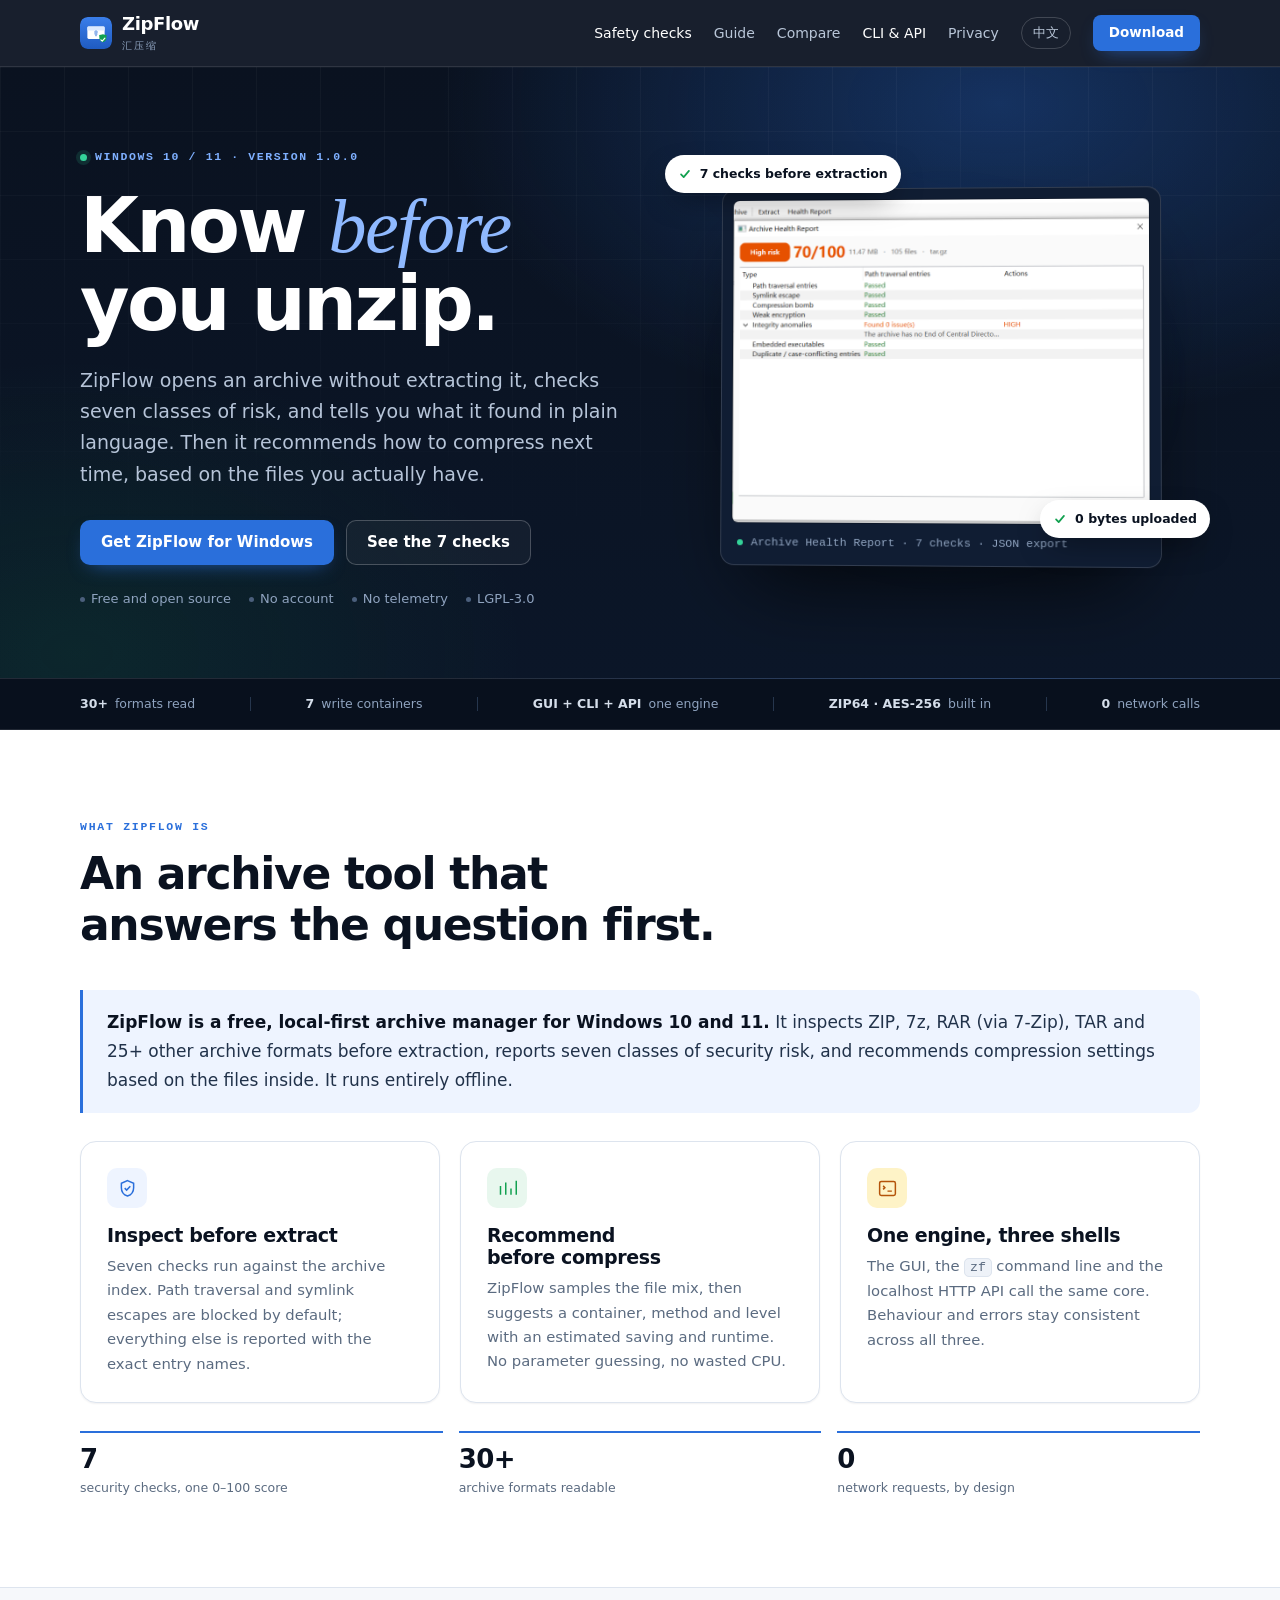
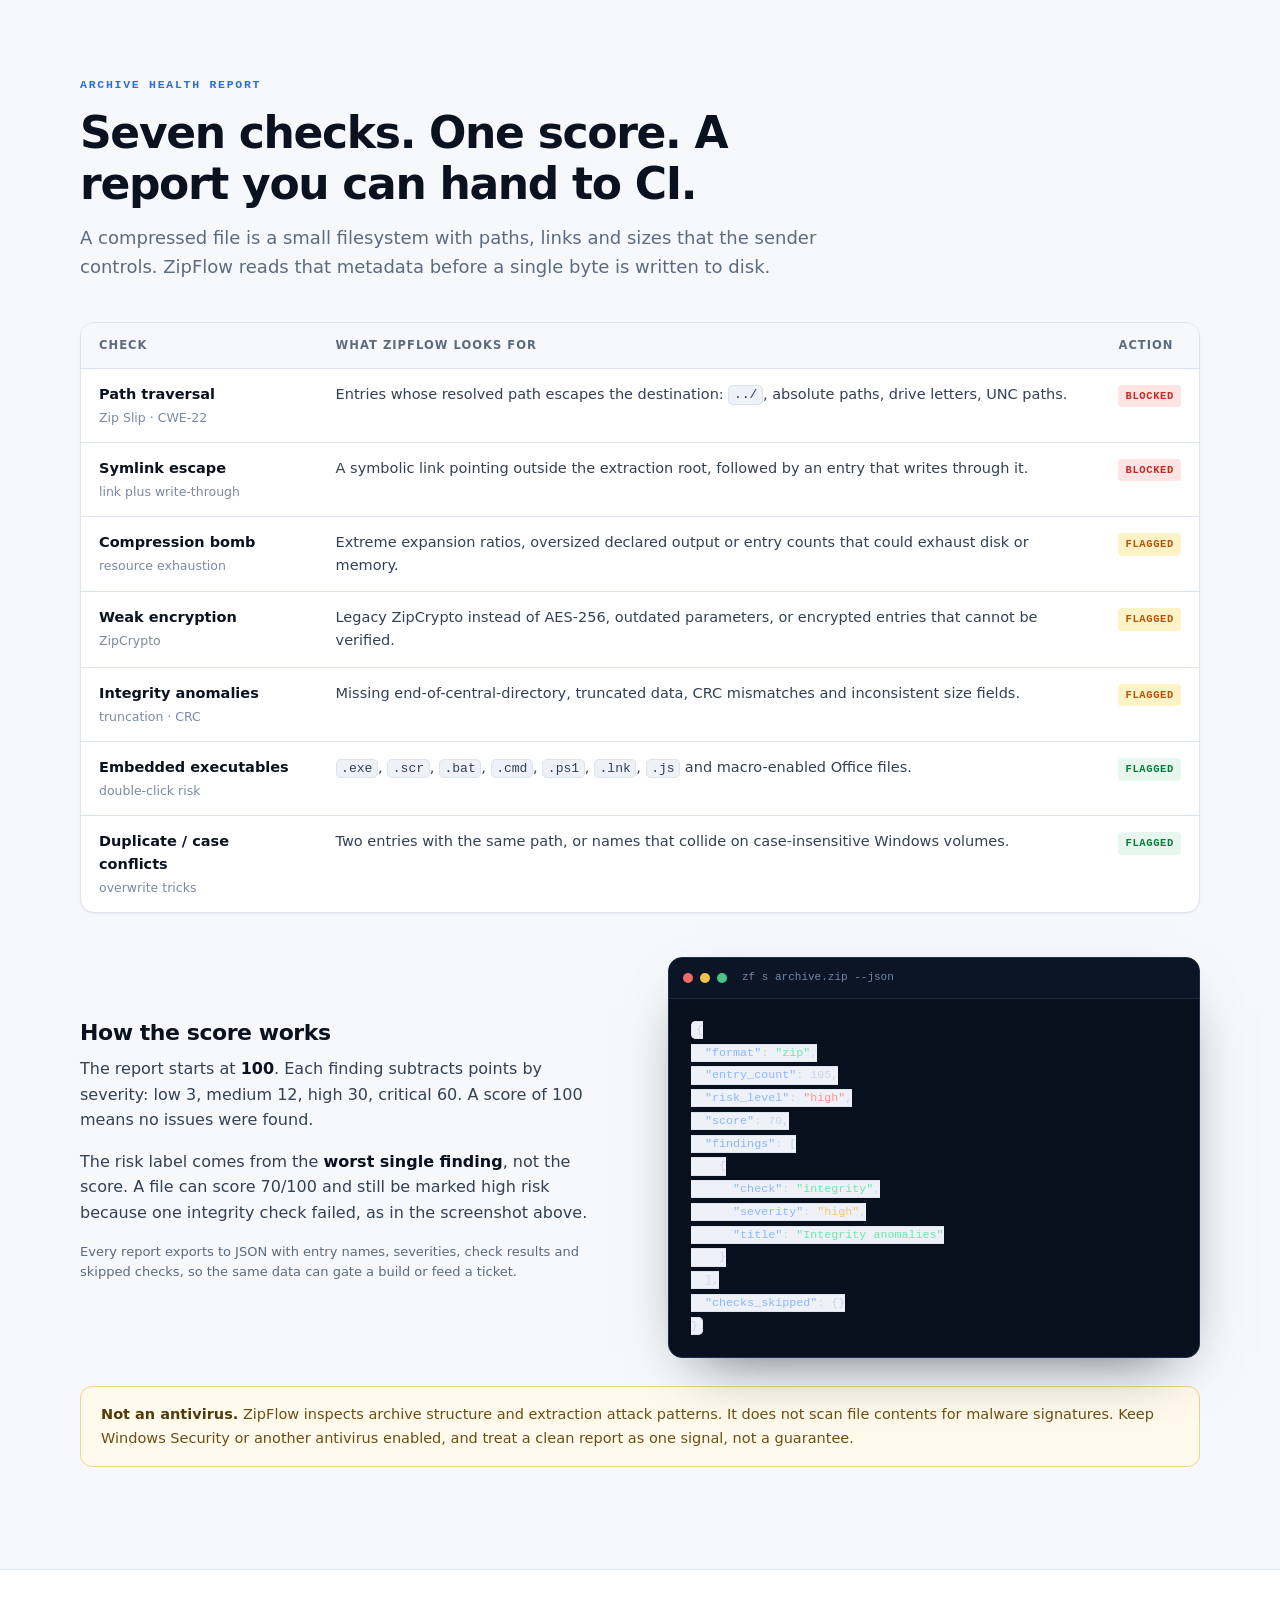
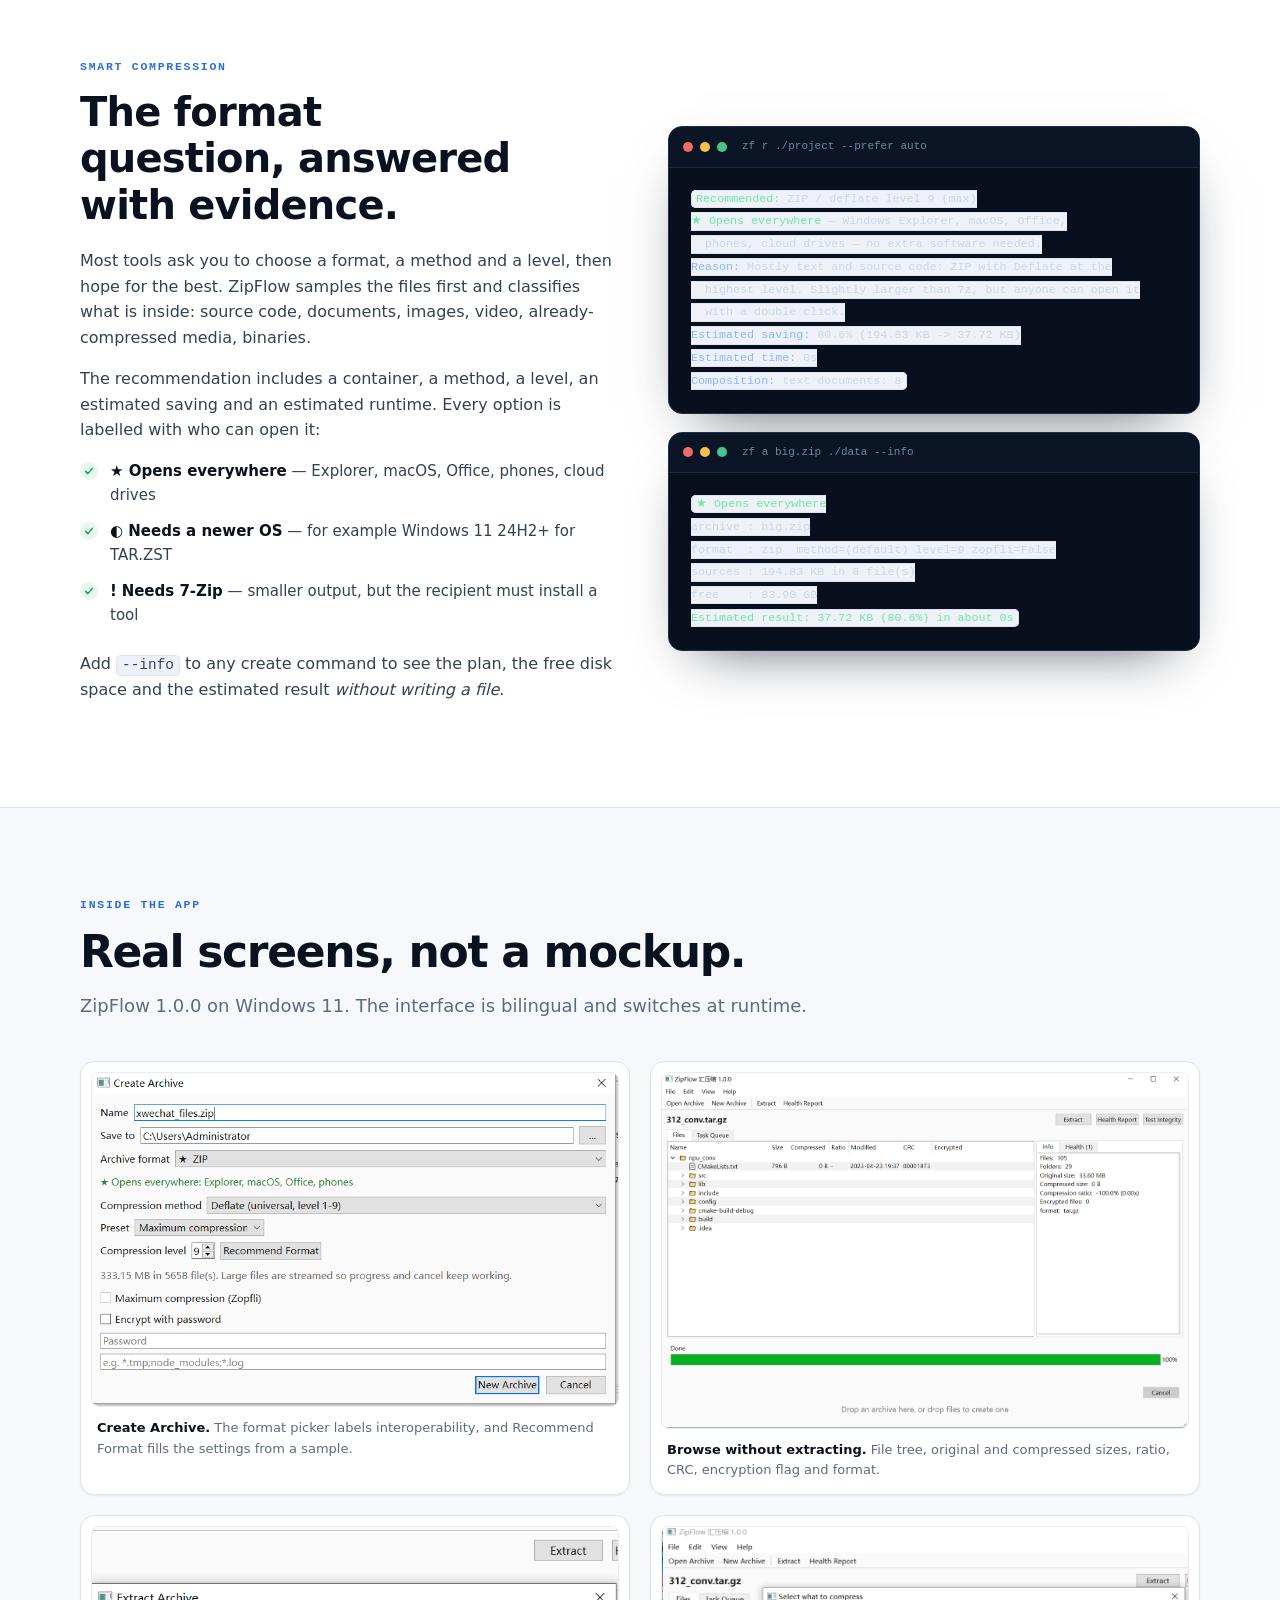
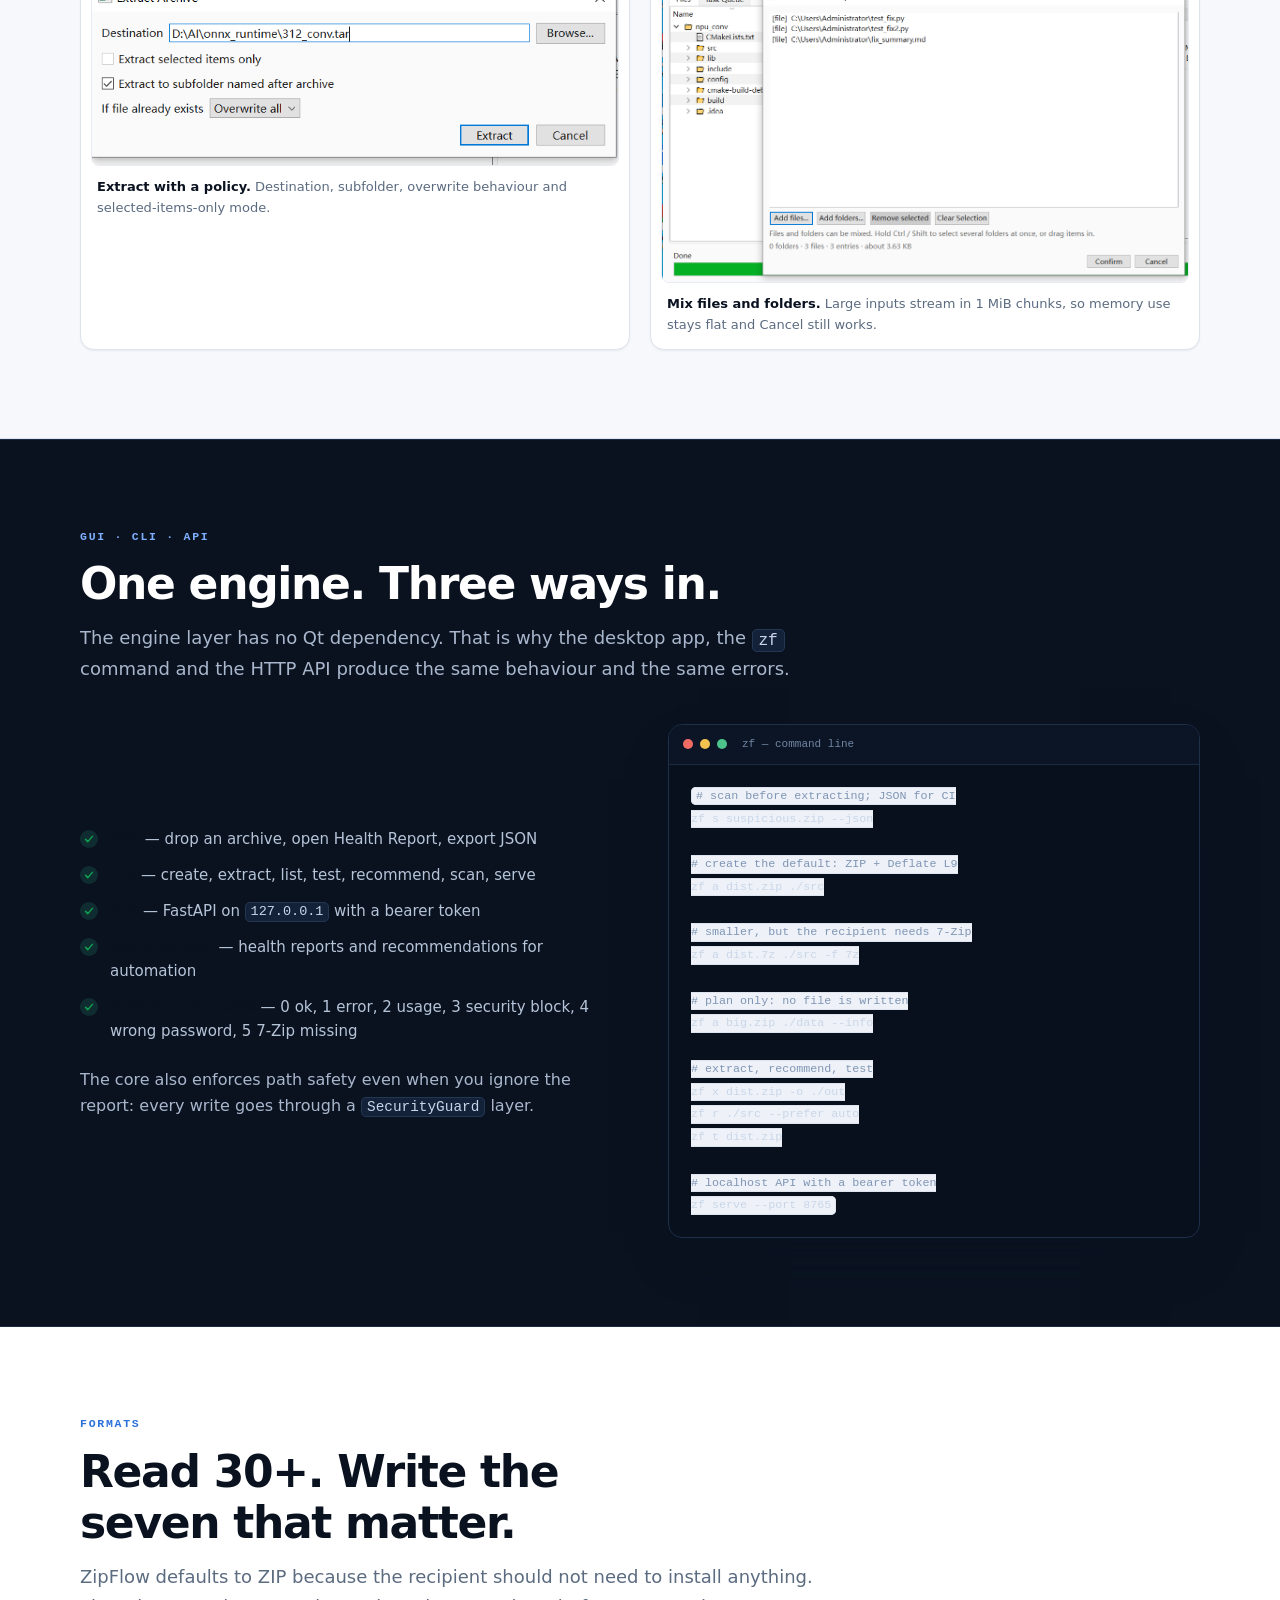
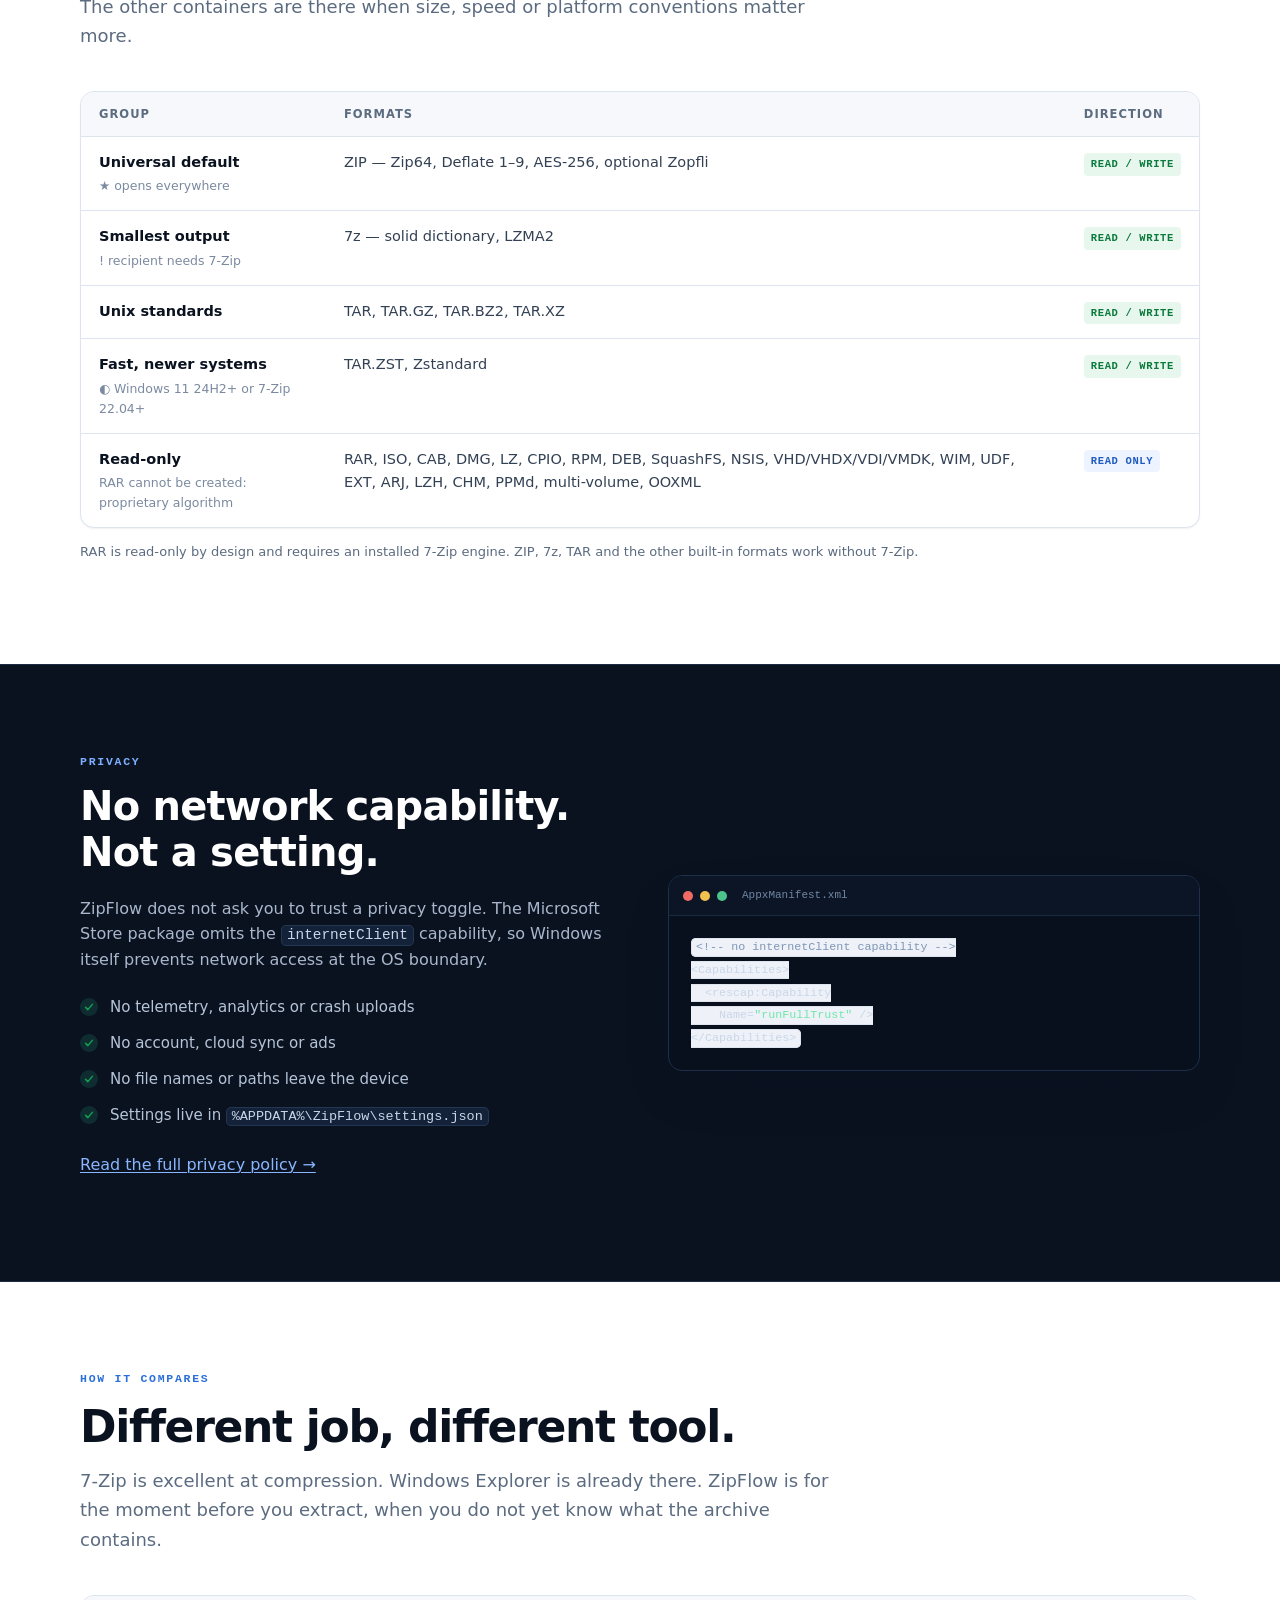
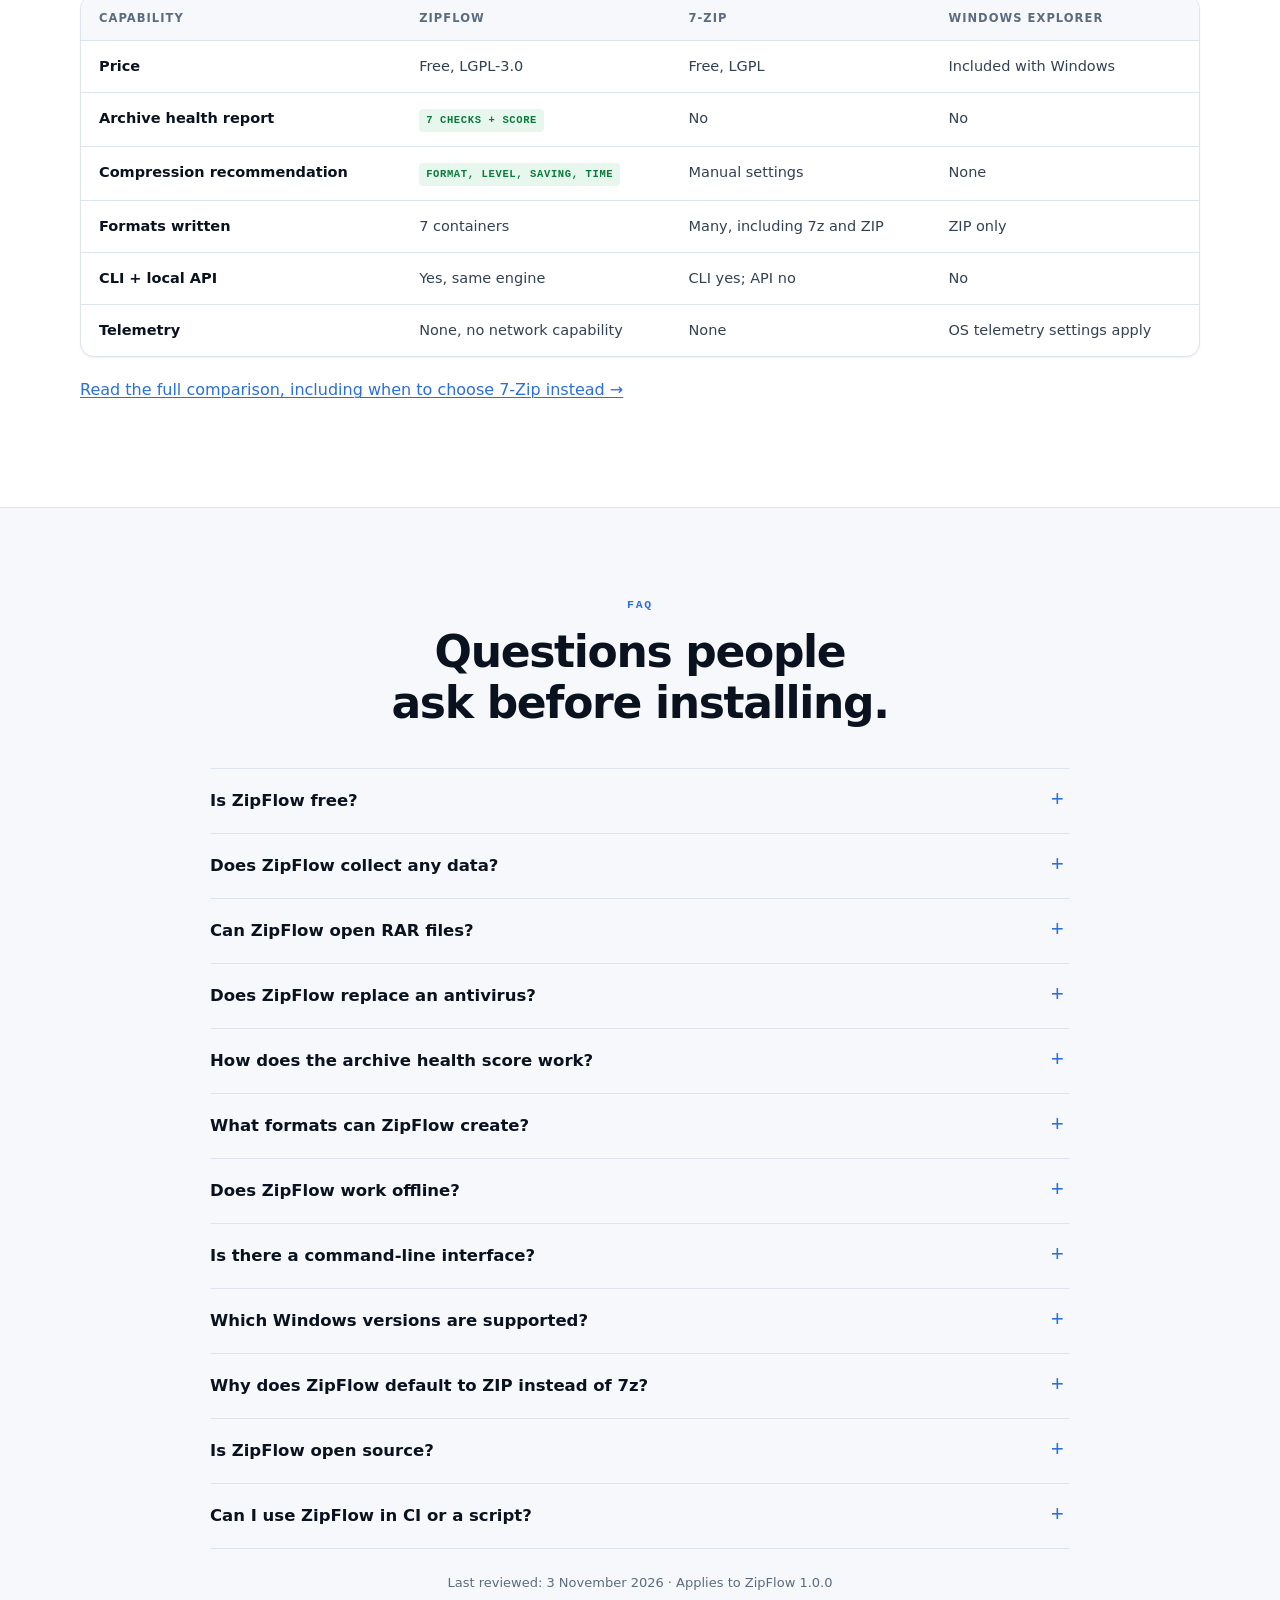
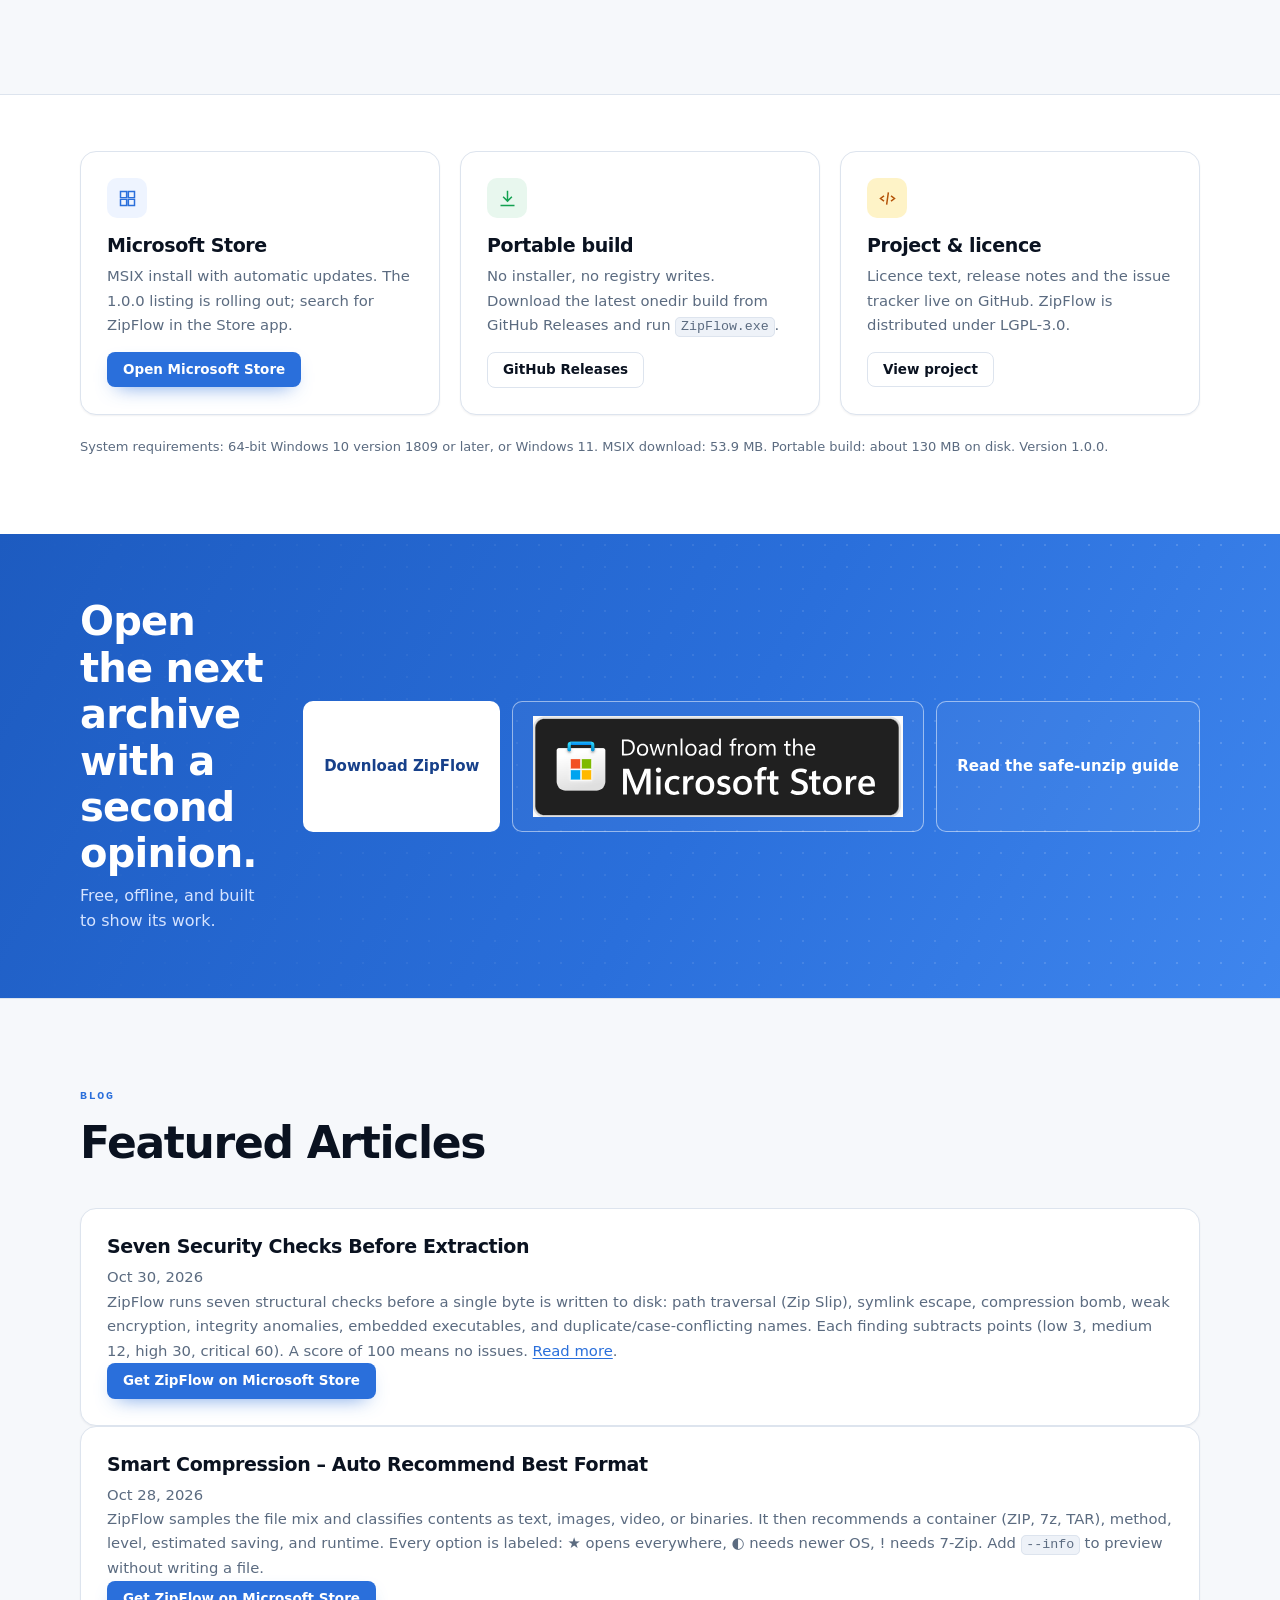
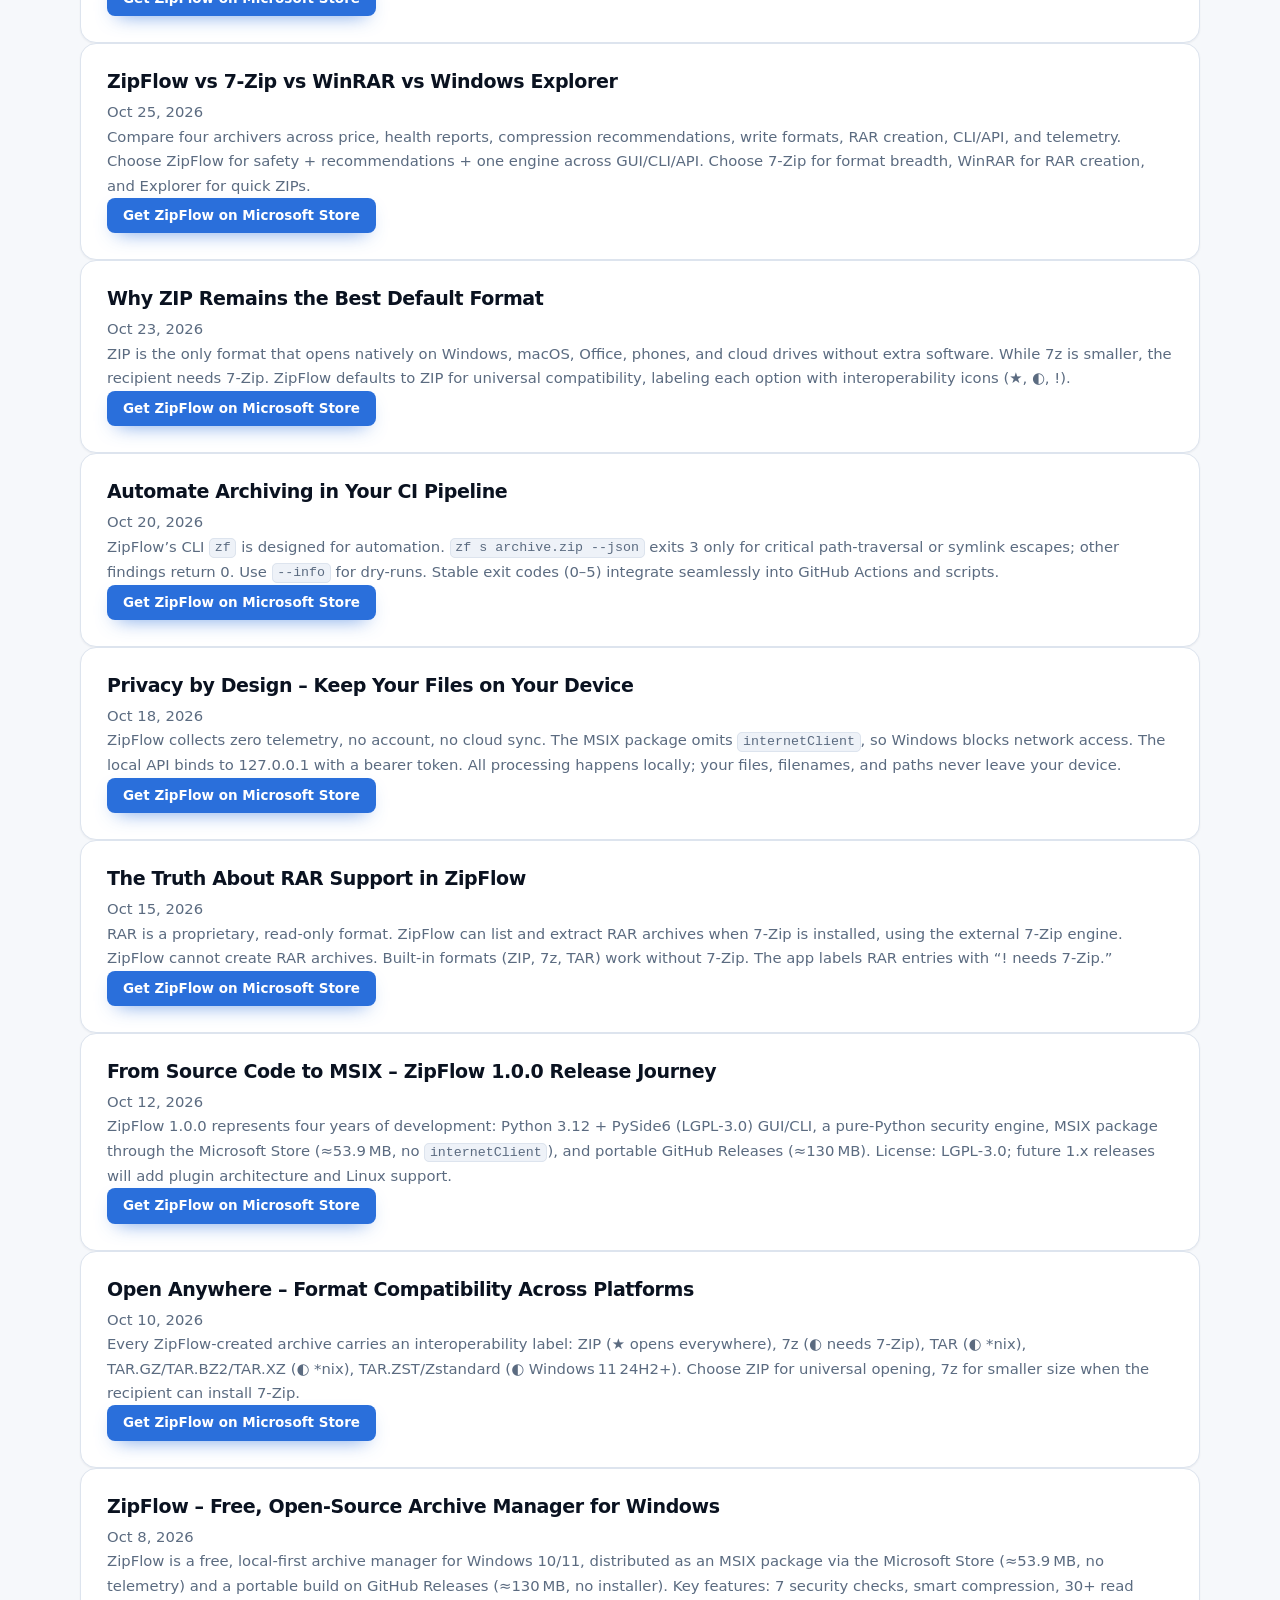
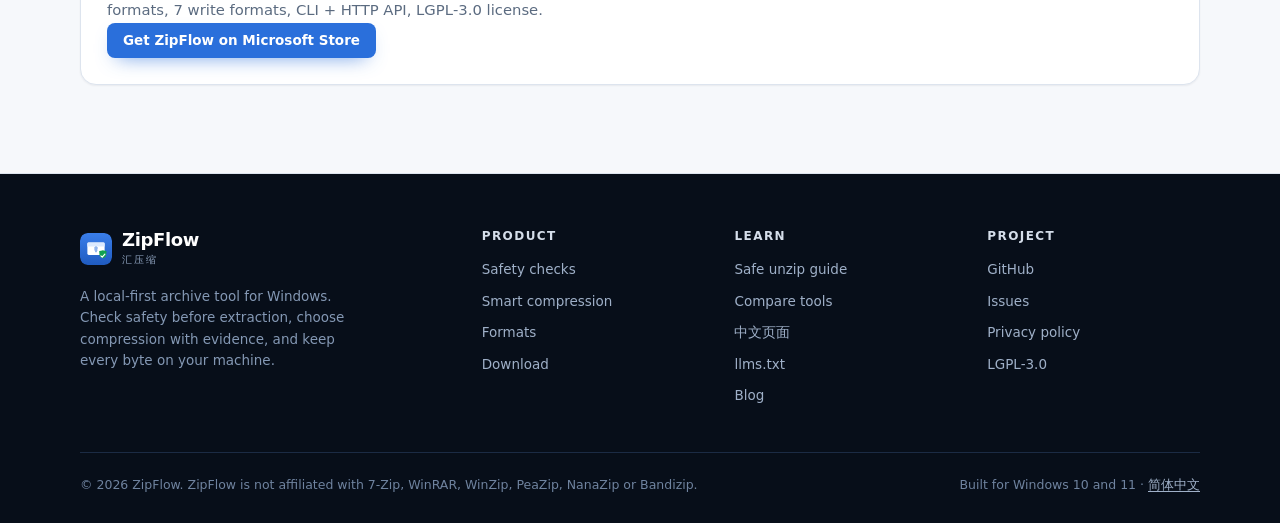
==== commit a2329fcd: "feat: add blog link in footer, fix anchor reference" ====
--- a/index.html
+++ b/index.html
@@ -871,6 +871,7 @@
           <li><a href="compare.html">Compare tools</a></li>
           <li><a href="zh.html" hreflang="zh-CN" lang="zh-CN">中文页面</a></li>
           <li><a href="llms.txt">llms.txt</a></li>
+          <li><a href="#blog">Blog</a></li>
         </ul>
       </div>
       <div class="footer-col">
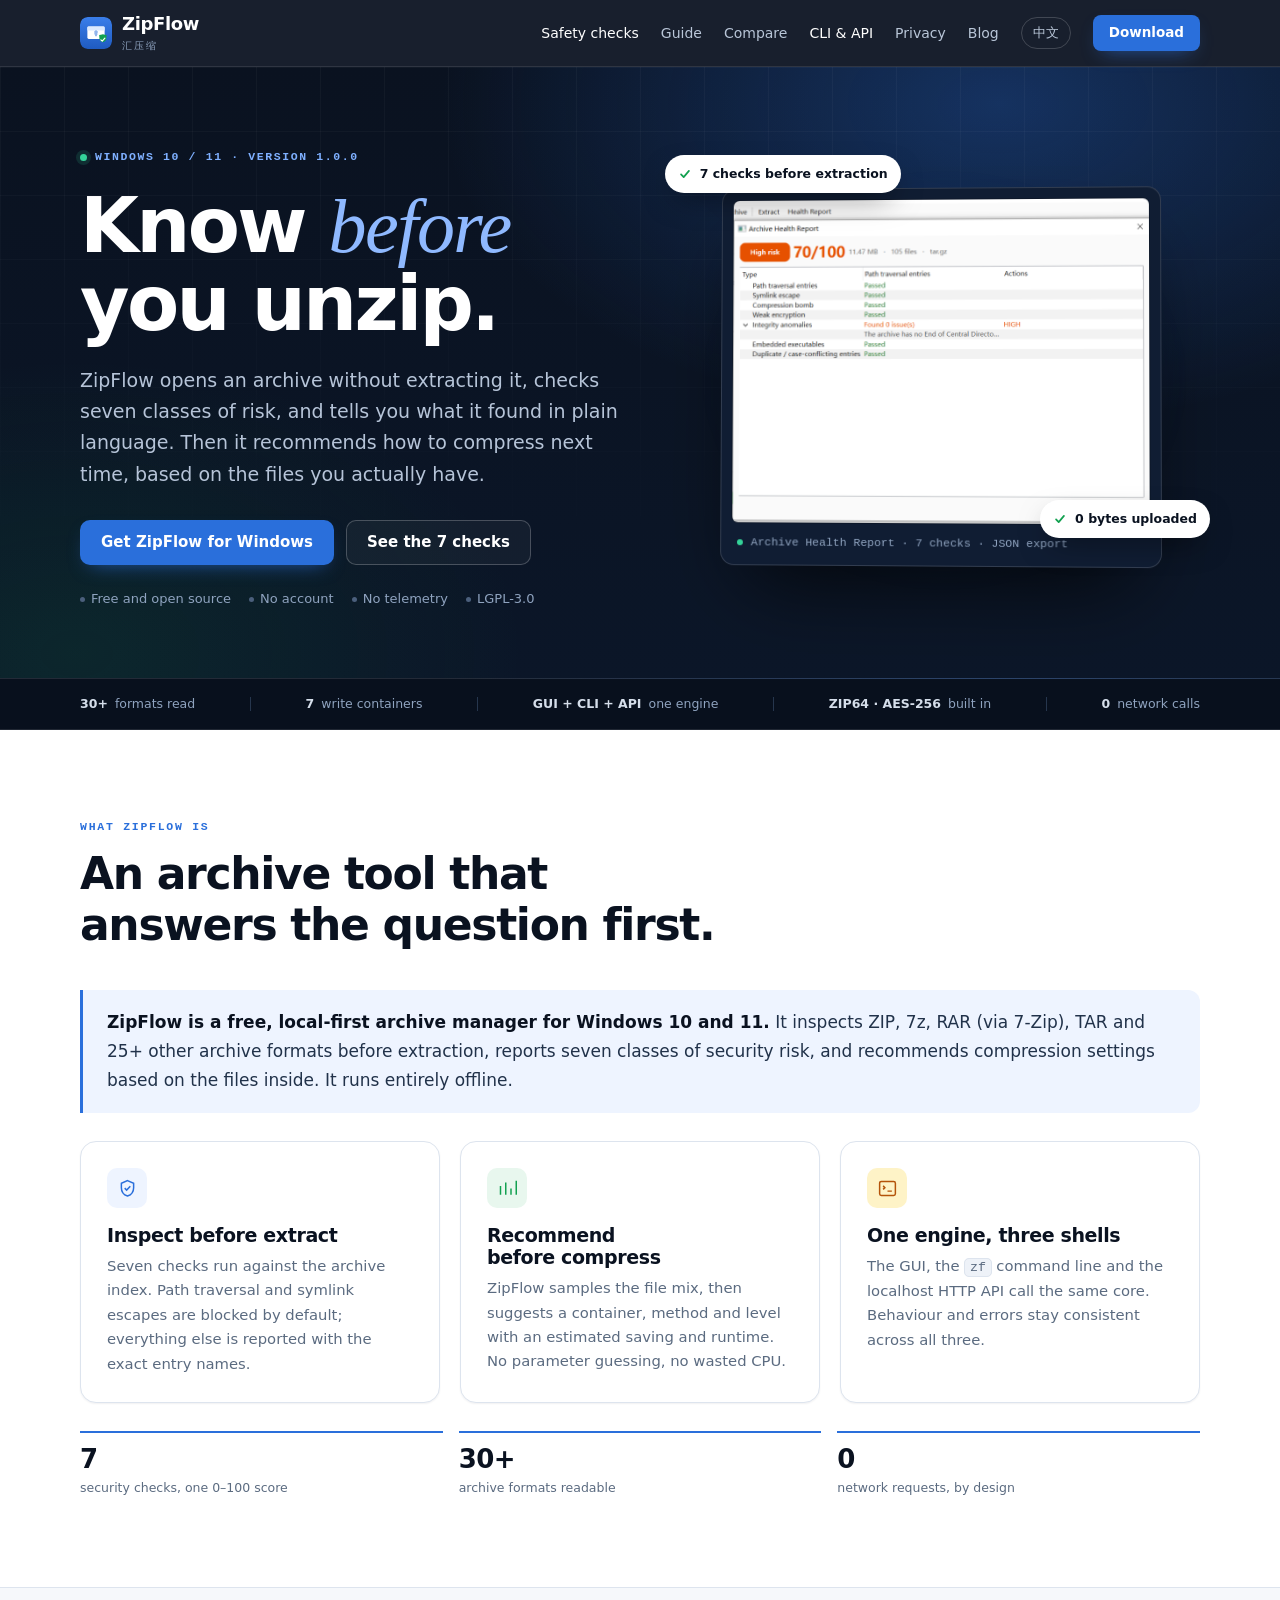
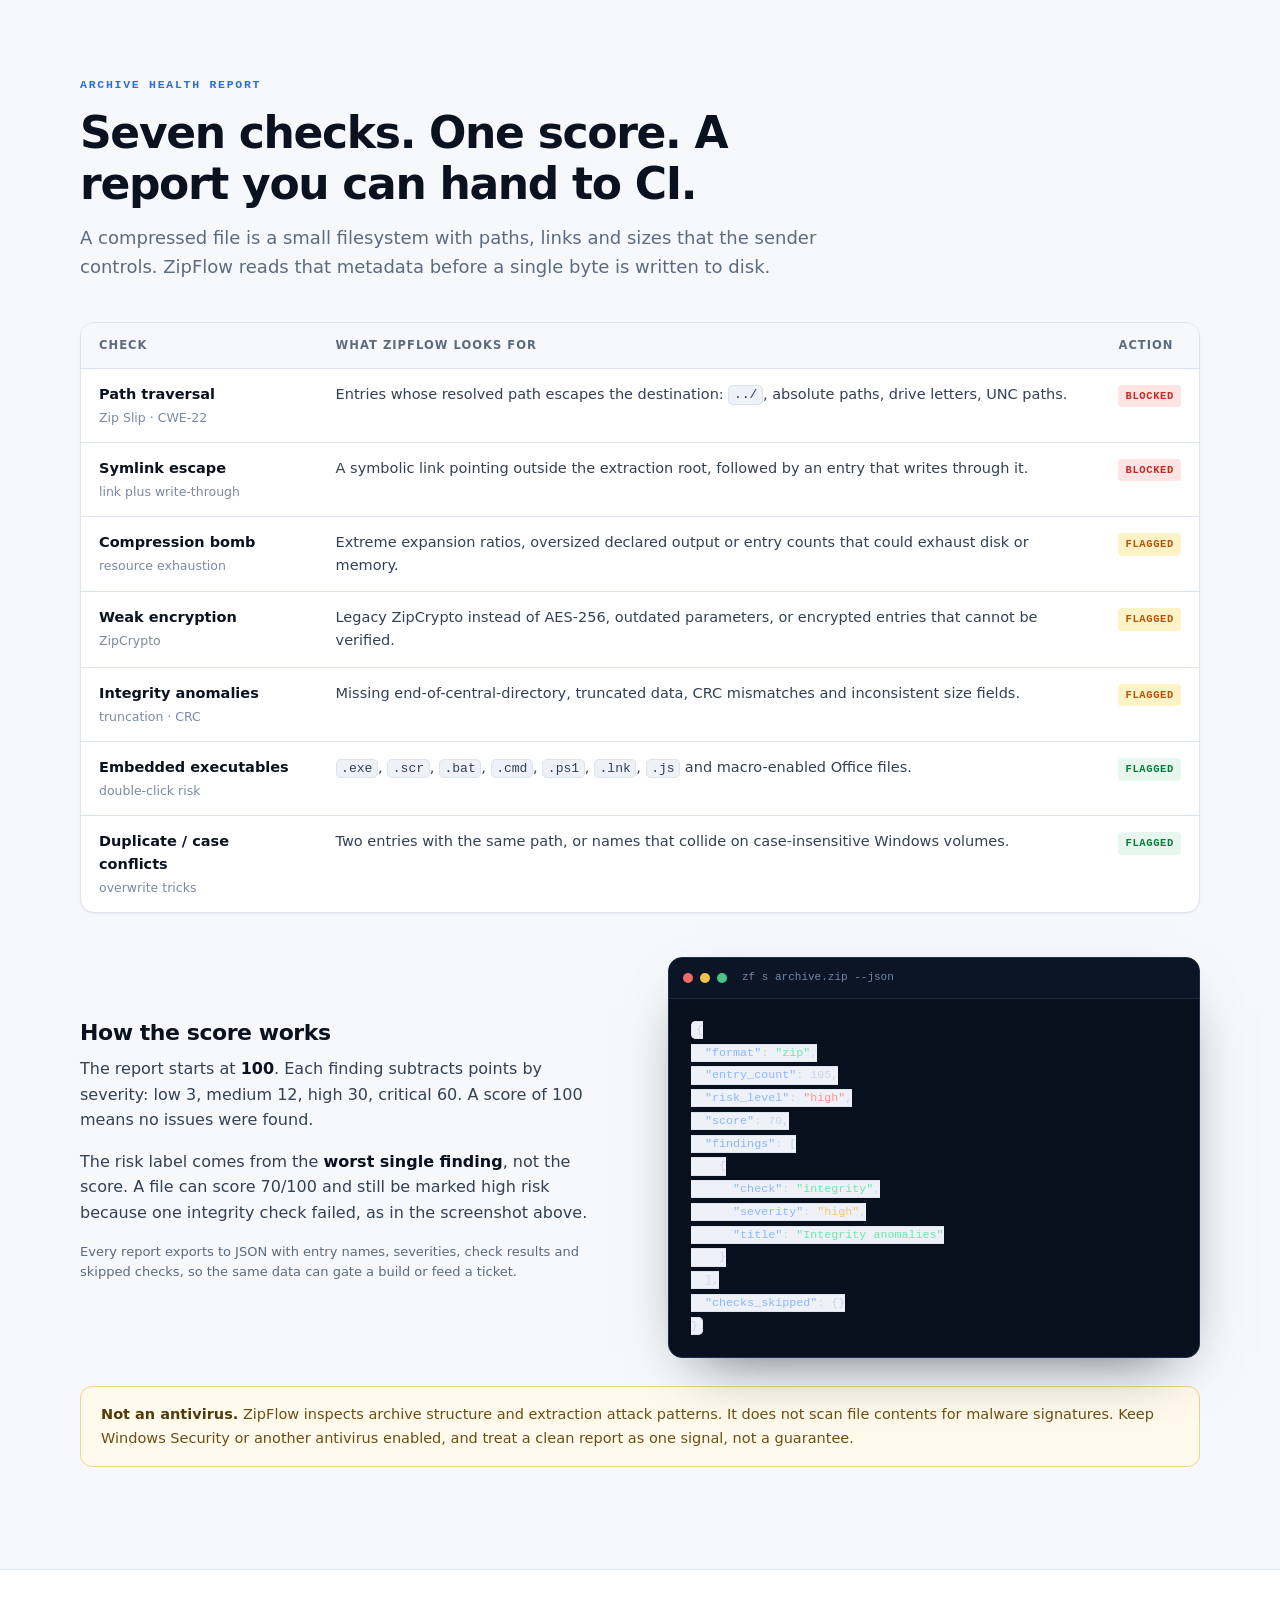
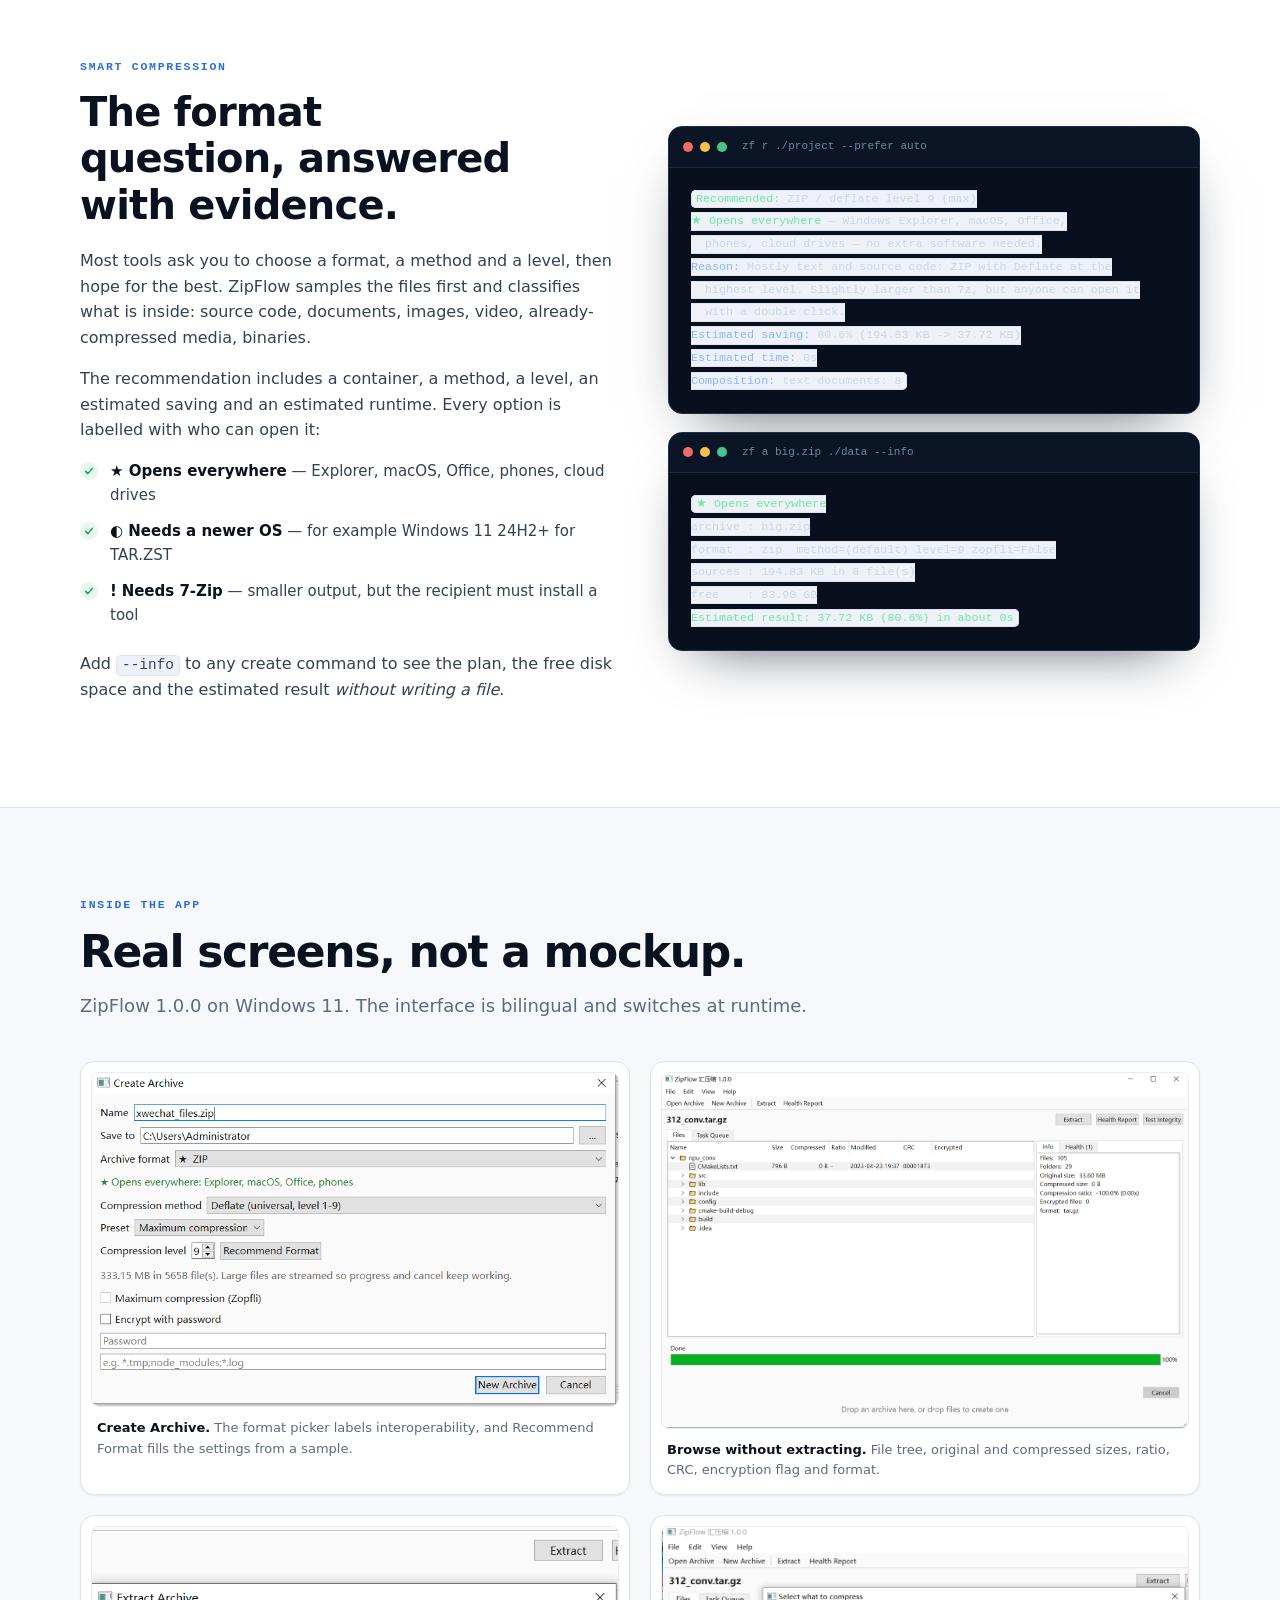
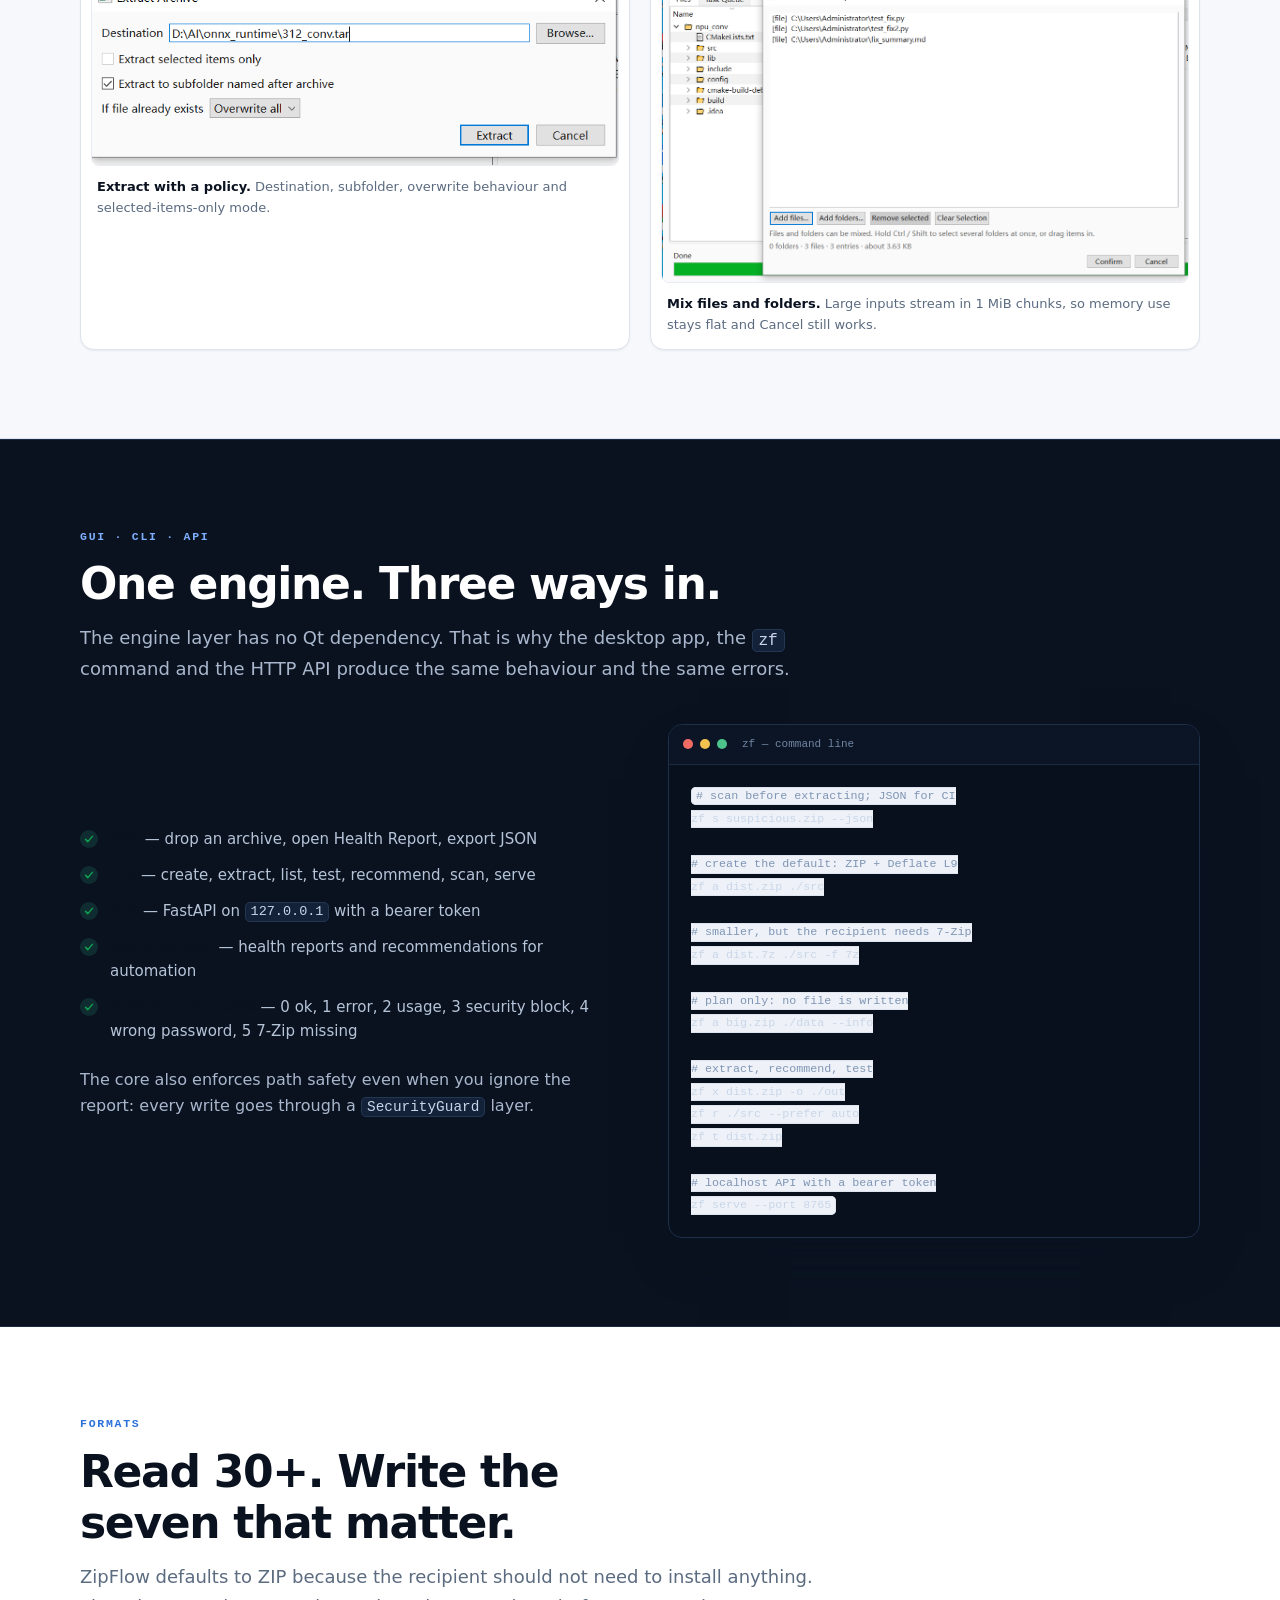
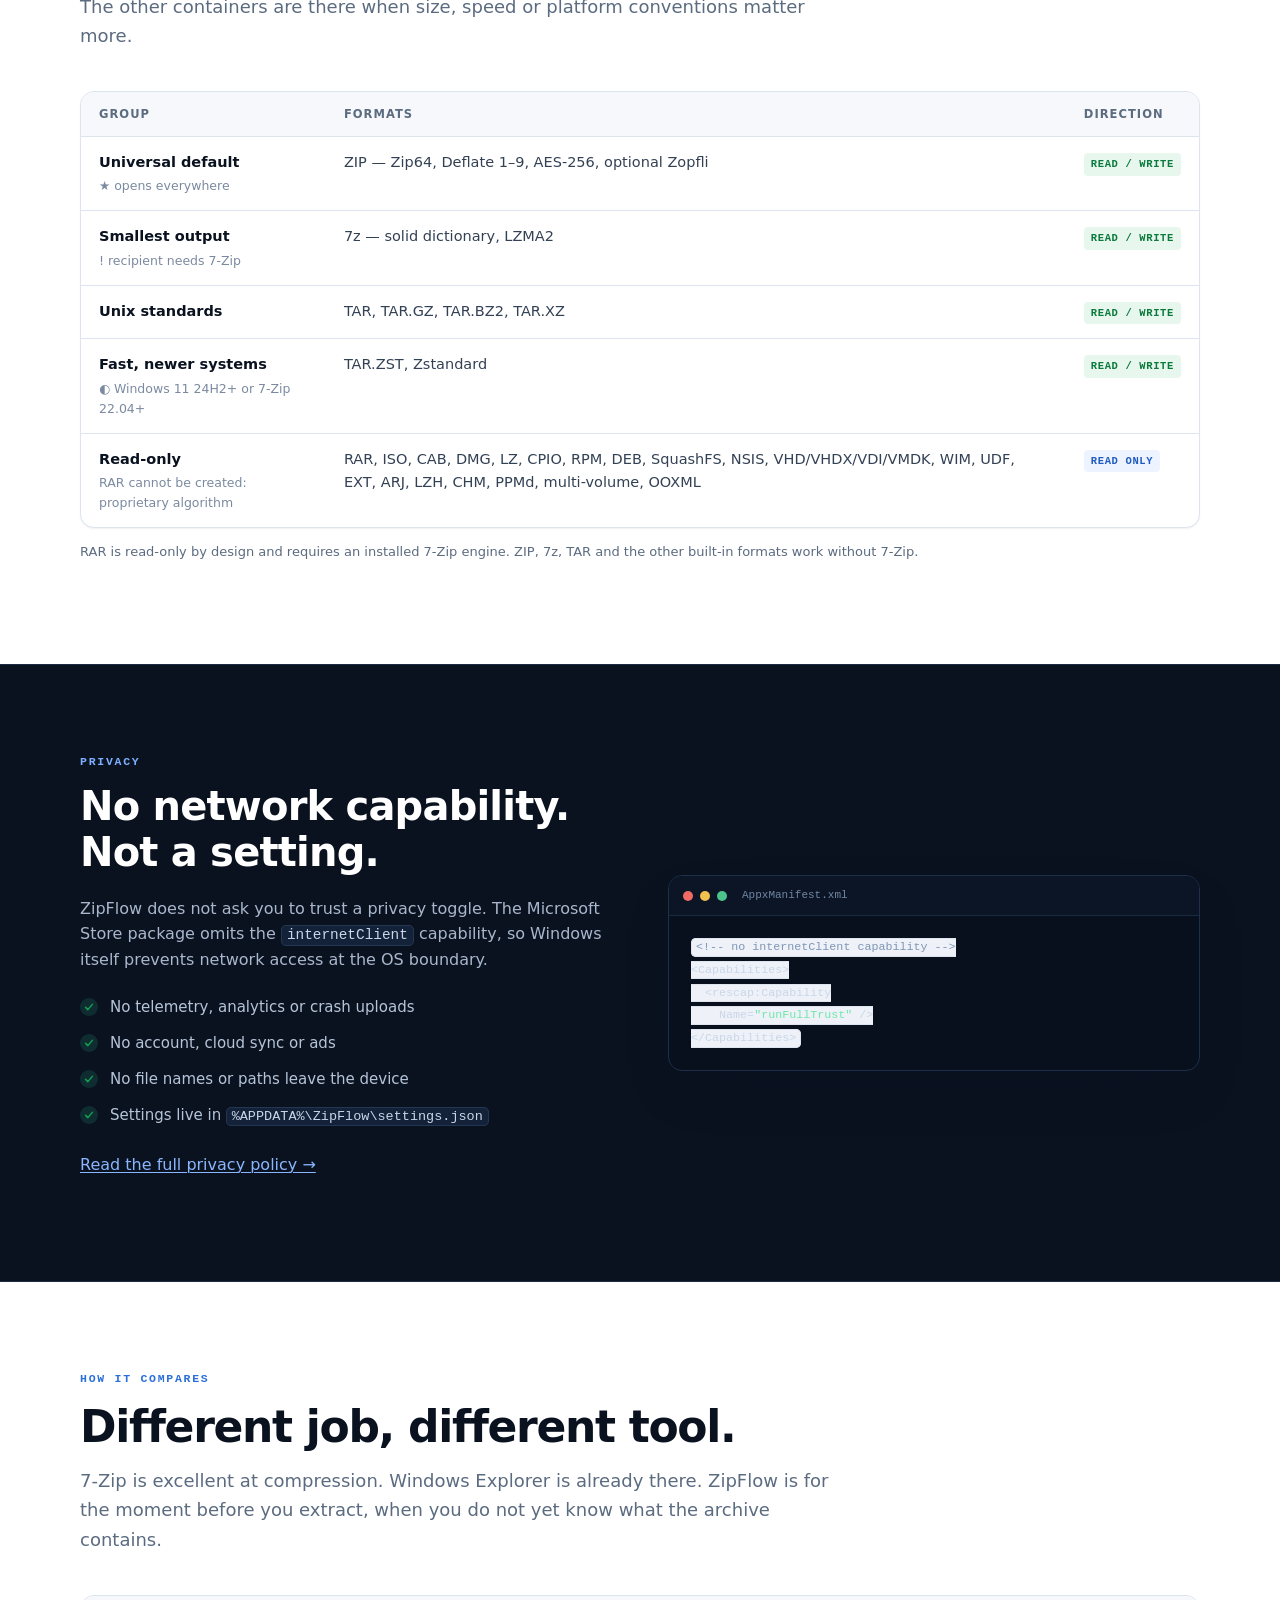
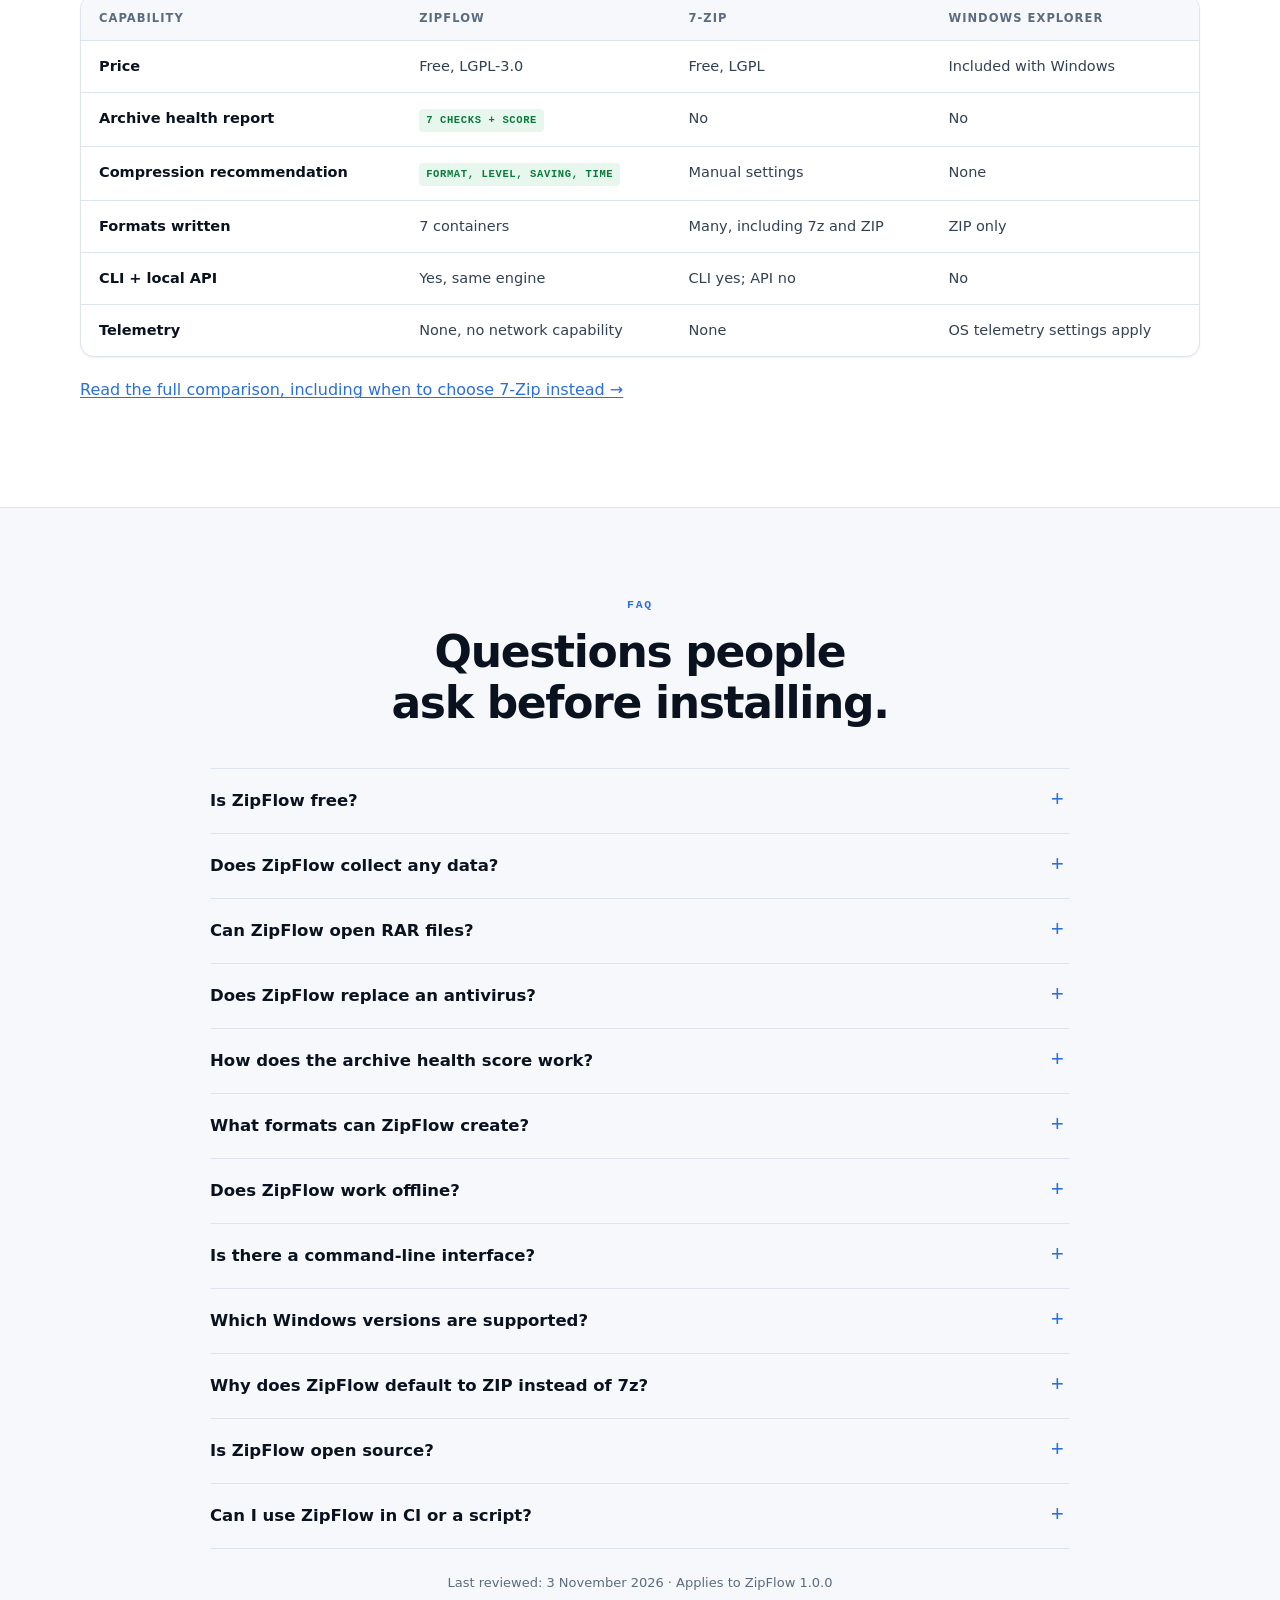
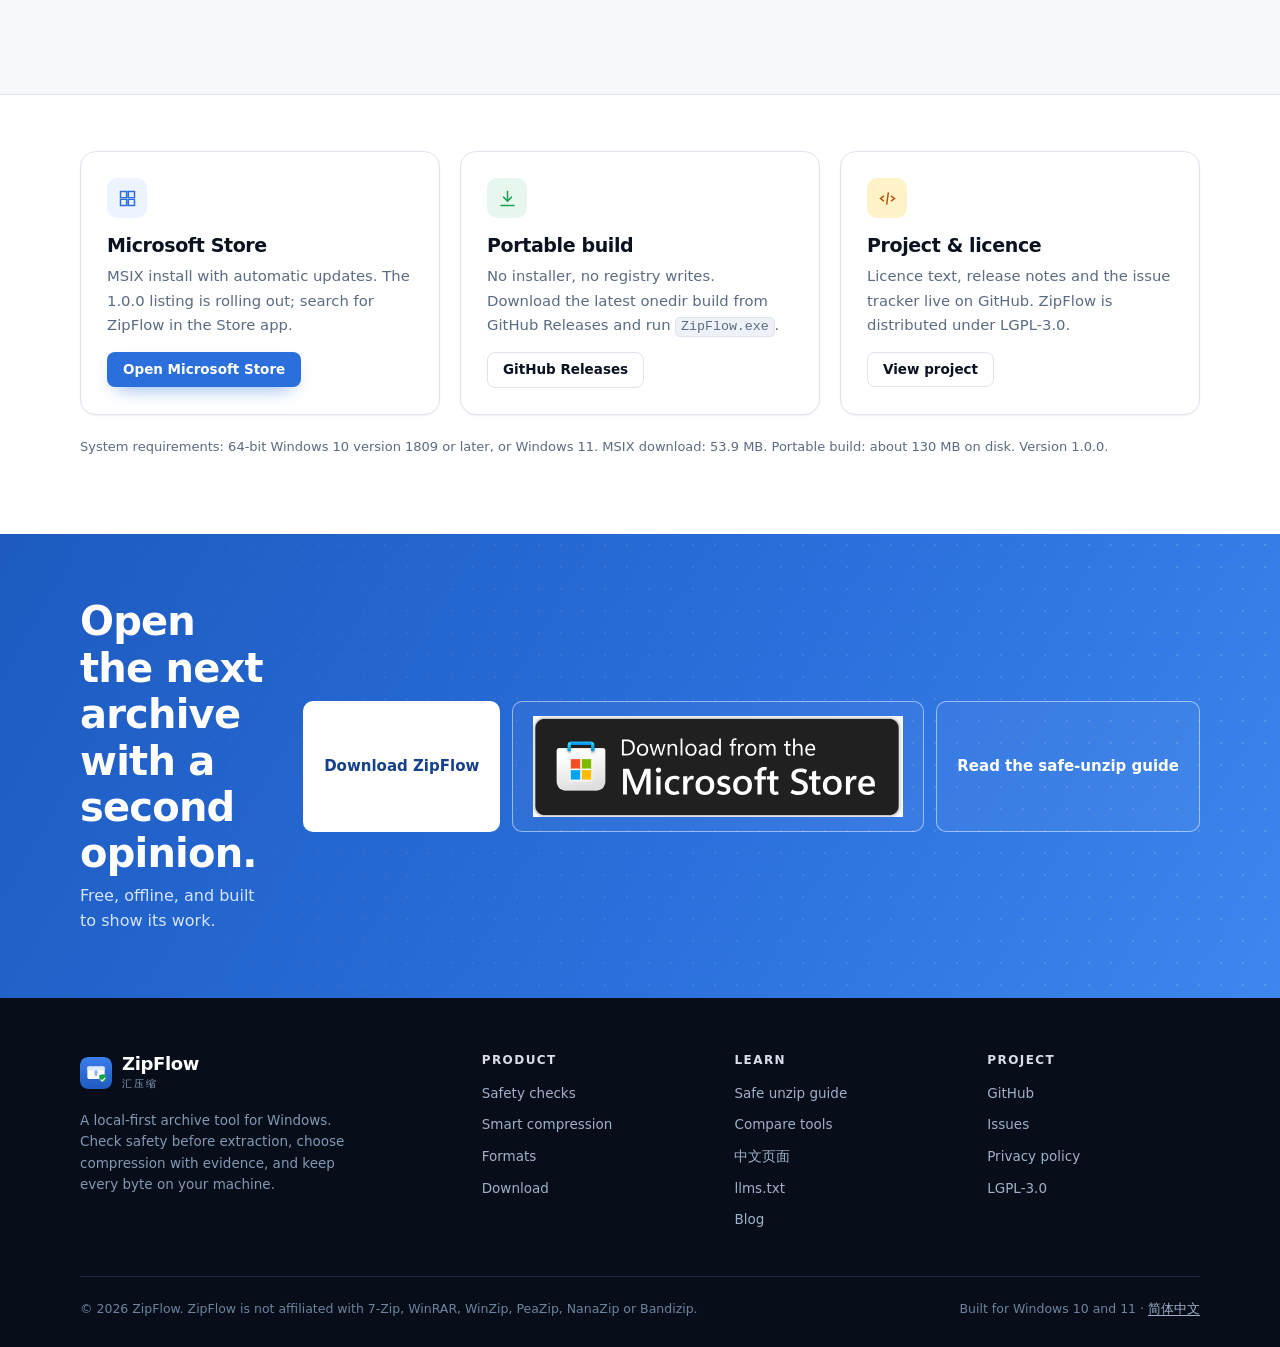
==== commit 76b304ae: "feat: move blog to header nav, create blog.html page, remove inline blog from index.html, fix footer" ====
--- a/index.html
+++ b/index.html
@@ -217,6 +217,7 @@
         <li><a href="compare.html">Compare</a></li>
         <li><a href="#cli">CLI &amp; API</a></li>
         <li><a href="privacy.html">Privacy</a></li>
+        <li><a href="blog.html">Blog</a></li>
       </ul>
       <a class="lang-switch" href="zh.html" hreflang="zh-CN" lang="zh-CN">中文</a>
       <a class="btn btn-primary btn-sm" href="#download">Download</a>
@@ -738,107 +739,6 @@
     </div>
   </section>
 
-  <!-- Blog Section -->
-  <section class="section section-paper" id="blog">
-    <div class="container">
-      <div class="section-head">
-        <span class="kicker">Blog</span>
-        <h2>Featured Articles</h2>
-      </div>
-      <div class="grid-2" style="grid-template-columns: repeat(2, 1fr); gap: 32px;">
-        <!-- Article 1 -->
-        <article class="card blog-card">
-          <div class="card-body">
-            <h3 class="card-title">Seven Security Checks Before Extraction</h3>
-            <p class="card-meta">Oct 30, 2026</p>
-            <p>ZipFlow runs seven structural checks before a single byte is written to disk: path traversal (Zip Slip), symlink escape, compression bomb, weak encryption, integrity anomalies, embedded executables, and duplicate/case-conflicting names. Each finding subtracts points (low 3, medium 12, high 30, critical 60). A score of 100 means no issues. <a href="safe-unzip.html">Read more</a>.</p>
-            <a href="https://apps.microsoft.com/detail/9np4kw9lpgft?cid=DevShareMCLPCS&hl=zh-CN&gl=CN" class="btn btn-primary btn-sm mt-auto">Get ZipFlow on Microsoft Store</a>
-          </div>
-        </article>
-        <!-- Article 2 -->
-        <article class="card blog-card">
-          <div class="card-body">
-            <h3 class="card-title">Smart Compression – Auto Recommend Best Format</h3>
-            <p class="card-meta">Oct 28, 2026</p>
-            <p>ZipFlow samples the file mix and classifies contents as text, images, video, or binaries. It then recommends a container (ZIP, 7z, TAR), method, level, estimated saving, and runtime. Every option is labeled: ★ opens everywhere, ◐ needs newer OS, ! needs 7-Zip. Add <code>--info</code> to preview without writing a file.</p>
-            <a href="https://apps.microsoft.com/detail/9np4kw9lpgft?cid=DevShareMCLPCS&hl=zh-CN&gl=CN" class="btn btn-primary btn-sm mt-auto">Get ZipFlow on Microsoft Store</a>
-          </div>
-        </article>
-        <!-- Article 3 -->
-        <article class="card blog-card">
-          <div class="card-body">
-            <h3 class="card-title">ZipFlow vs 7-Zip vs WinRAR vs Windows Explorer</h3>
-            <p class="card-meta">Oct 25, 2026</p>
-            <p>Compare four archivers across price, health reports, compression recommendations, write formats, RAR creation, CLI/API, and telemetry. Choose ZipFlow for safety + recommendations + one engine across GUI/CLI/API. Choose 7-Zip for format breadth, WinRAR for RAR creation, and Explorer for quick ZIPs.</p>
-            <a href="https://apps.microsoft.com/detail/9np4kw9lpgft?cid=DevShareMCLPCS&hl=zh-CN&gl=CN" class="btn btn-primary btn-sm mt-auto">Get ZipFlow on Microsoft Store</a>
-          </div>
-        </article>
-        <!-- Article 4 -->
-        <article class="card blog-card">
-          <div class="card-body">
-            <h3 class="card-title">Why ZIP Remains the Best Default Format</h3>
-            <p class="card-meta">Oct 23, 2026</p>
-            <p>ZIP is the only format that opens natively on Windows, macOS, Office, phones, and cloud drives without extra software. While 7z is smaller, the recipient needs 7-Zip. ZipFlow defaults to ZIP for universal compatibility, labeling each option with interoperability icons (★, ◐, !).</p>
-            <a href="https://apps.microsoft.com/detail/9np4kw9lpgft?cid=DevShareMCLPCS&hl=zh-CN&gl=CN" class="btn btn-primary btn-sm mt-auto">Get ZipFlow on Microsoft Store</a>
-          </div>
-        </article>
-        <!-- Article 5 -->
-        <article class="card blog-card">
-          <div class="card-body">
-            <h3 class="card-title">Automate Archiving in Your CI Pipeline</h3>
-            <p class="card-meta">Oct 20, 2026</p>
-            <p>ZipFlow’s CLI <code>zf</code> is designed for automation. <code>zf s archive.zip --json</code> exits 3 only for critical path-traversal or symlink escapes; other findings return 0. Use <code>--info</code> for dry-runs. Stable exit codes (0–5) integrate seamlessly into GitHub Actions and scripts.</p>
-            <a href="https://apps.microsoft.com/detail/9np4kw9lpgft?cid=DevShareMCLPCS&hl=zh-CN&gl=CN" class="btn btn-primary btn-sm mt-auto">Get ZipFlow on Microsoft Store</a>
-          </div>
-        </article>
-        <!-- Article 6 -->
-        <article class="card blog-card">
-          <div class="card-body">
-            <h3 class="card-title">Privacy by Design – Keep Your Files on Your Device</h3>
-            <p class="card-meta">Oct 18, 2026</p>
-            <p>ZipFlow collects zero telemetry, no account, no cloud sync. The MSIX package omits <code>internetClient</code>, so Windows blocks network access. The local API binds to 127.0.0.1 with a bearer token. All processing happens locally; your files, filenames, and paths never leave your device.</p>
-            <a href="https://apps.microsoft.com/detail/9np4kw9lpgft?cid=DevShareMCLPCS&hl=zh-CN&gl=CN" class="btn btn-primary btn-sm mt-auto">Get ZipFlow on Microsoft Store</a>
-          </div>
-        </article>
-        <!-- Article 7 -->
-        <article class="card blog-card">
-          <div class="card-body">
-            <h3 class="card-title">The Truth About RAR Support in ZipFlow</h3>
-            <p class="card-meta">Oct 15, 2026</p>
-            <p>RAR is a proprietary, read‑only format. ZipFlow can list and extract RAR archives when 7‑Zip is installed, using the external 7‑Zip engine. ZipFlow cannot create RAR archives. Built‑in formats (ZIP, 7z, TAR) work without 7‑Zip. The app labels RAR entries with “! needs 7-Zip.”</p>
-            <a href="https://apps.microsoft.com/detail/9np4kw9lpgft?cid=DevShareMCLPCS&hl=zh-CN&gl=CN" class="btn btn-primary btn-sm mt-auto">Get ZipFlow on Microsoft Store</a>
-          </div>
-        </article>
-        <!-- Article 8 -->
-        <article class="card blog-card">
-          <div class="card-body">
-            <h3 class="card-title">From Source Code to MSIX – ZipFlow 1.0.0 Release Journey</h3>
-            <p class="card-meta">Oct 12, 2026</p>
-            <p>ZipFlow 1.0.0 represents four years of development: Python 3.12 + PySide6 (LGPL‑3.0) GUI/CLI, a pure‑Python security engine, MSIX package through the Microsoft Store (≈53.9 MB, no <code>internetClient</code>), and portable GitHub Releases (≈130 MB). License: LGPL‑3.0; future 1.x releases will add plugin architecture and Linux support.</p>
-            <a href="https://apps.microsoft.com/detail/9np4kw9lpgft?cid=DevShareMCLPCS&hl=zh-CN&gl=CN" class="btn btn-primary btn-sm mt-auto">Get ZipFlow on Microsoft Store</a>
-          </div>
-        </article>
-        <!-- Article 9 -->
-        <article class="card blog-card">
-          <div class="card-body">
-            <h3 class="card-title">Open Anywhere – Format Compatibility Across Platforms</h3>
-            <p class="card-meta">Oct 10, 2026</p>
-            <p>Every ZipFlow-created archive carries an interoperability label: ZIP (★ opens everywhere), 7z (◐ needs 7‑Zip), TAR (◐ *nix), TAR.GZ/TAR.BZ2/TAR.XZ (◐ *nix), TAR.ZST/Zstandard (◐ Windows 11 24H2+). Choose ZIP for universal opening, 7z for smaller size when the recipient can install 7‑Zip.</p>
-            <a href="https://apps.microsoft.com/detail/9np4kw9lpgft?cid=DevShareMCLPCS&hl=zh-CN&gl=CN" class="btn btn-primary btn-sm mt-auto">Get ZipFlow on Microsoft Store</a>
-          </div>
-        </article>
-        <!-- Article 10 -->
-        <article class="card blog-card">
-          <div class="card-body">
-            <h3 class="card-title">ZipFlow – Free, Open‑Source Archive Manager for Windows</h3>
-            <p class="card-meta">Oct 8, 2026</p>
-            <p>ZipFlow is a free, local‑first archive manager for Windows 10/11, distributed as an MSIX package via the Microsoft Store (≈53.9 MB, no telemetry) and a portable build on GitHub Releases (≈130 MB, no installer). Key features: 7 security checks, smart compression, 30+ read formats, 7 write formats, CLI + HTTP API, LGPL‑3.0 license.</p>
-            <a href="https://apps.microsoft.com/detail/9np4kw9lpgft?cid=DevShareMCLPCS&hl=zh-CN&gl=CN" class="btn btn-primary btn-sm mt-auto">Get ZipFlow on Microsoft Store</a>
-          </div>
-        </article>
-      </div>
-    </div>
-  </section>
 
 </main>
 
@@ -871,7 +771,7 @@
           <li><a href="compare.html">Compare tools</a></li>
           <li><a href="zh.html" hreflang="zh-CN" lang="zh-CN">中文页面</a></li>
           <li><a href="llms.txt">llms.txt</a></li>
-          <li><a href="#blog">Blog</a></li>
+          <li><a href="blog.html">Blog</a></li>
         </ul>
       </div>
       <div class="footer-col">
